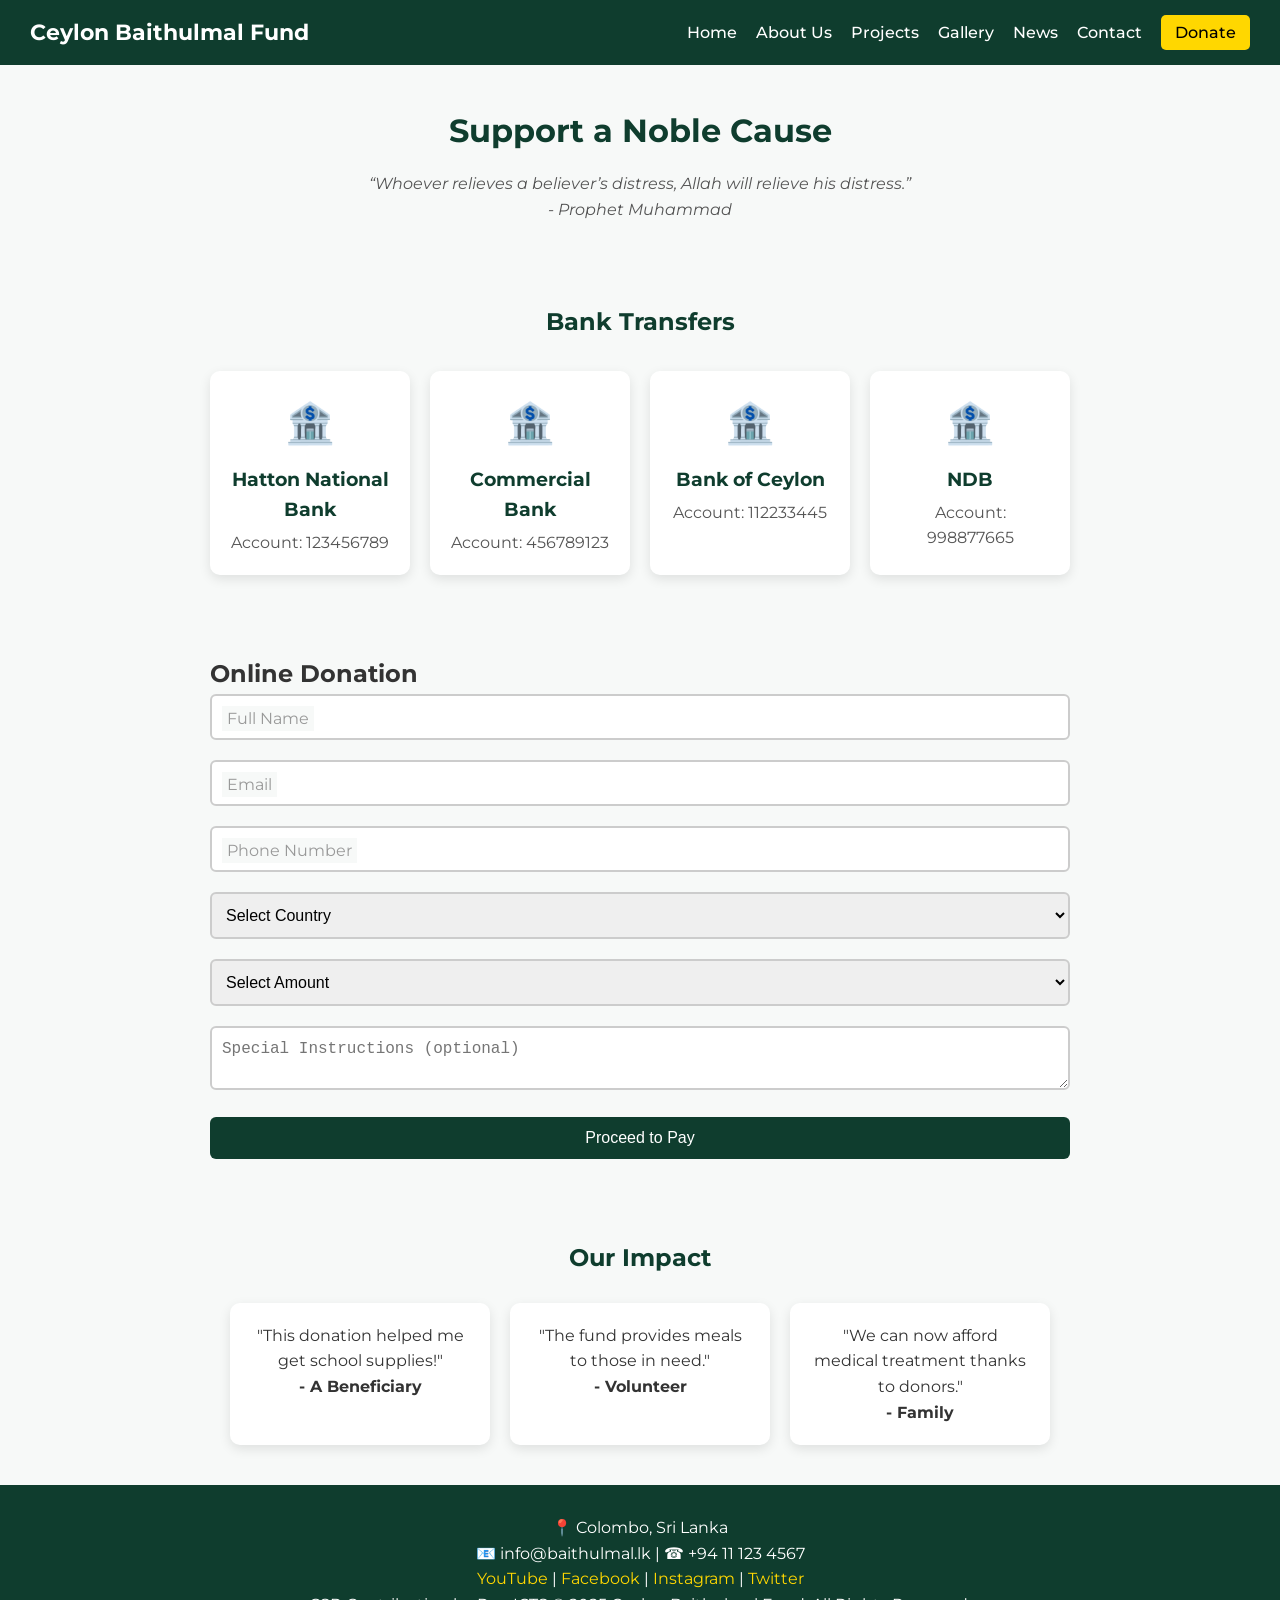
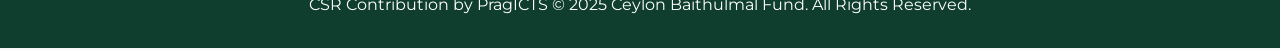
==== frontend/donate.html @ 0fae0f61 "Payment callback handling" ====
<!DOCTYPE html>
<html lang="en">
<head>
    <meta charset="UTF-8">
    <meta name="viewport" content="width=device-width, initial-scale=1.0">
    <title>Donate | Ceylon Baithulmal Fund</title>
    <link href="https://fonts.googleapis.com/css2?family=Montserrat:wght@400;600;700&display=swap" rel="stylesheet">
    <link rel="stylesheet" href="css/style.css">
</head>
<body>

<!-- HEADER -->
<header class="fade-in">
    <div class="logo">Ceylon Baithulmal Fund</div>
    <nav>
        <a href="#" class="hover-effect">Home</a>
        <a href="#" class="hover-effect">About Us</a>
        <a href="#" class="hover-effect">Projects</a>
        <a href="#" class="hover-effect">Gallery</a>
        <a href="#" class="hover-effect">News</a>
        <a href="#" class="hover-effect">Contact</a>
        <a class="donate-btn hover-effect" href="donate.html">Donate</a>
    </nav>
</header>

<!-- HERO -->
<section class="hero fade-in">
    <h1>Support a Noble Cause</h1>
    <p class="quote">
        “Whoever relieves a believer’s distress, Allah will relieve his distress.”<br>
        - Prophet Muhammad </p>
</section>

<!-- BANK TRANSFERS AS CARDS -->
<section class="bank-transfer-section fade-in">
    <h2>Bank Transfers</h2>
    <div class="bank-cards">
        <div class="bank-card hover-effect">
            <div class="bank-logo">🏦</div>
            <h3>Hatton National Bank</h3>
            <p>Account: 123456789</p>
        </div>
        <!-- <div class="bank-card hover-effect">
            <div class="bank-logo">🏦</div>
            <h3>Amana Bank</h3>
            <p>Account: 987654321</p>
        </div> -->
        <div class="bank-card hover-effect">
            <div class="bank-logo">🏦</div>
            <h3>Commercial Bank</h3>
            <p>Account: 456789123</p>
        </div>
        <div class="bank-card hover-effect">
            <div class="bank-logo">🏦</div>
            <h3>Bank of Ceylon</h3>
            <p>Account: 112233445</p>
        </div>
        <div class="bank-card hover-effect">
            <div class="bank-logo">🏦</div>
            <h3>NDB</h3>
            <p>Account: 998877665</p>
        </div>
    </div>
</section>

<!-- ONLINE DONATION FORM -->
<section class="donation-section fade-in">
    <h2>Online Donation</h2>
    <!-- <div class="box hover-effect"> -->
        <form id="donationForm">
            <div class="form-group">
                <input type="text" name="name" required placeholder=" ">
                <label>Full Name</label>
            </div>
            <div class="form-group">
                <input type="email" name="email" required placeholder=" ">
                <label>Email</label>
            </div>
            <div class="form-group">
                <input type="text" name="phone" required placeholder=" ">
                <label>Phone Number</label>
            </div>
            <div class="form-group">
                <select name="country" required>
                    <option value="">Select Country</option>
                    <option>Sri Lanka</option>
                    <option>Saudi Arabia</option>
                    <option>UAE</option>
                    <option>UK</option>
                    <option>USA</option>
                </select>
            </div>
            <div class="form-group">
                <select name="amount" required>
                    <option value="">Select Amount</option>
                    <option value="50">USD 50</option>
                    <option value="100">USD 100</option>
                    <option value="250">USD 250</option>
                    <option value="500">USD 500</option>
                </select>
            </div>
            <div class="form-group">
                <textarea name="message" placeholder="Special Instructions (optional)"></textarea>
            </div>
            <button type="submit" class="hover-effect">Proceed to Pay</button>
        </form>
        <div id="loader" class="hidden">Redirecting to payment...</div>
    </div>
</section>

<!-- IMPACT / TESTIMONIALS -->
<section class="impact-section fade-in">
    <h2>Our Impact</h2>
    <div class="impact-cards">
        <div class="card hover-effect">
            <p>"This donation helped me get school supplies!"</p>
            <strong>- A Beneficiary</strong>
        </div>
        <div class="card hover-effect">
            <p>"The fund provides meals to those in need."</p>
            <strong>- Volunteer</strong>
        </div>
        <div class="card hover-effect">
            <p>"We can now afford medical treatment thanks to donors."</p>
            <strong>- Family</strong>
        </div>
    </div>
</section>

<!-- FOOTER -->
<footer class="fade-in">
    <p>📍 Colombo, Sri Lanka</p>
    <p>📧 info@baithulmal.lk | ☎ +94 11 123 4567</p>
    <p>
        <a href="#" class="hover-effect">YouTube</a> |
        <a href="#" class="hover-effect">Facebook</a> |
        <a href="#" class="hover-effect">Instagram</a> |
        <a href="#" class="hover-effect">Twitter</a>
    </p>
    <p class="copyright">
        CSR Contribution by PragICTS © 2025 Ceylon Baithulmal Fund. All Rights Reserved.
    </p>
</footer>

<script>
document.getElementById('donationForm').addEventListener('submit', function(e){
    e.preventDefault();
    const loader = document.getElementById('loader');
    loader.classList.remove('hidden');
    loader.innerText = "Redirecting to payment...";
    setTimeout(() => {
        loader.innerText = "Thank you for your donation! 😊";
        this.reset();
    }, 2000);
});
</script>
<form id="webxpayForm" method="POST" style="display:none;"></form>

</body>
</html>
---- frontend/css/style.css ----
/* GENERAL */
* {
    box-sizing: border-box;
    margin: 0;
    padding: 0;
}
body {
    font-family: 'Montserrat', sans-serif;
    background: #f7f9f8;
    color: #333;
    line-height: 1.6;
}

/* ANIMATIONS */
.fade-in {
    animation: fadeIn 1s ease-in-out forwards;
}
@keyframes fadeIn {
    from { opacity: 0; transform: translateY(20px); }
    to { opacity: 1; transform: translateY(0); }
}
.hover-effect {
    transition: transform 0.3s, box-shadow 0.3s;
}
.hover-effect:hover {
    transform: scale(1.05);
    box-shadow: 0 4px 12px rgba(0,0,0,0.2);
}

/* HEADER */
header {
    background: #0f3d2e;
    color: white;
    padding: 15px 30px;
    display: flex;
    justify-content: space-between;
    align-items: center;
    flex-wrap: wrap;
}
header .logo {
    font-size: 22px;
    font-weight: 700;
}
nav a {
    color: white;
    margin-left: 15px;
    text-decoration: none;
    font-weight: 500;
}
.donate-btn {
    background: gold;
    color: black;
    padding: 8px 14px;
    border-radius: 5px;
}

/* HERO */
.hero {
    text-align: center;
    padding: 40px 20px;
}
.hero h1 {
    font-size: 32px;
    color: #0f3d2e;
    margin-bottom: 15px;
}
.quote {
    font-style: italic;
    color: #555;
}

/* BANK TRANSFER SECTION */
.bank-transfer-section {
    max-width: 1000px;
    margin: auto;
    padding: 40px 20px;
    text-align: center;
}
.bank-transfer-section h2 {
    color: #0f3d2e;
    margin-bottom: 30px;
}
.bank-cards {
    display: flex;
    gap: 20px;
    flex-wrap: wrap;
    justify-content: center;
}
.bank-card {
    background: #ffffff;
    padding: 20px;
    width: 200px;
    border-radius: 10px;
    box-shadow: 0 4px 12px rgba(0,0,0,0.1);
    text-align: center;
    transition: all 0.3s;
}
.bank-card .bank-logo {
    font-size: 40px;
    margin-bottom: 10px;
}
.bank-card h3 {
    margin-bottom: 5px;
    color: #0f3d2e;
}
.bank-card p {
    color: #555;
}

/* DONATION FORM SECTION */
.donation-section {
    max-width: 900px;
    margin: auto;
    padding: 40px 20px;
}
.box {
    background: linear-gradient(145deg, #ffffff, #eaf3ee);
    padding: 25px;
    margin-bottom: 30px;
    border-radius: 10px;
    box-shadow: 0 0 10px rgba(0,0,0,0.05);
}

/* FORM STYLING */
.form-group {
    position: relative;
    margin-bottom: 20px;
}
.form-group input,
.form-group select,
.form-group textarea {
    width: 100%;
    padding: 12px 10px;
    border: 2px solid #ccc;
    border-radius: 6px;
    font-size: 16px;
}
.form-group input:focus,
.form-group select:focus,
.form-group textarea:focus {
    border-color: #0f3d2e;
    outline: none;
}
.form-group label {
    position: absolute;
    top: 12px;
    left: 12px;
    background: #f7f9f8;
    padding: 0 5px;
    color: #999;
    transition: 0.2s;
    pointer-events: none;
}
.form-group input:focus + label,
.form-group input:not(:placeholder-shown) + label,
.form-group textarea:focus + label,
.form-group textarea:not(:placeholder-shown) + label {
    top: -10px;
    font-size: 12px;
    color: #0f3d2e;
}
form button {
    background: #0f3d2e;
    color: white;
    padding: 12px;
    border: none;
    width: 100%;
    cursor: pointer;
    font-size: 16px;
    border-radius: 6px;
}
form button:hover {
    background: #145c44;
}

/* IMPACT SECTION */
.impact-section {
    max-width: 900px;
    margin: auto;
    padding: 40px 20px;
    text-align: center;
}
.impact-section h2 {
    margin-bottom: 25px;
    color: #0f3d2e;
}
.impact-cards {
    display: flex;
    gap: 20px;
    flex-wrap: wrap;
    justify-content: center;
}
.impact-cards .card {
    background: #ffffff;
    padding: 20px;
    width: 260px;
    border-radius: 10px;
    box-shadow: 0 4px 12px rgba(0,0,0,0.1);
}

/* FOOTER */
footer {
    background: #0f3d2e;
    color: white;
    padding: 30px 20px;
    text-align: center;
}
footer a {
    color: gold;
    text-decoration: none;
}
footer a:hover {
    text-decoration: underline;
}

/* LOADER */
.hidden {
    display: none;
    margin-top: 15px;
    color: #0f3d2e;
    font-weight: bold;
}

/* RESPONSIVE */
@media (max-width: 768px) {
    header {
        flex-direction: column;
        align-items: flex-start;
    }
    nav {
        margin-top: 10px;
    }
    nav a {
        display: block;
        margin: 8px 0;
    }
    .bank-cards {
        flex-direction: column;
        align-items: center;
    }
    .impact-cards {
        flex-direction: column;
        align-items: center;
    }
}
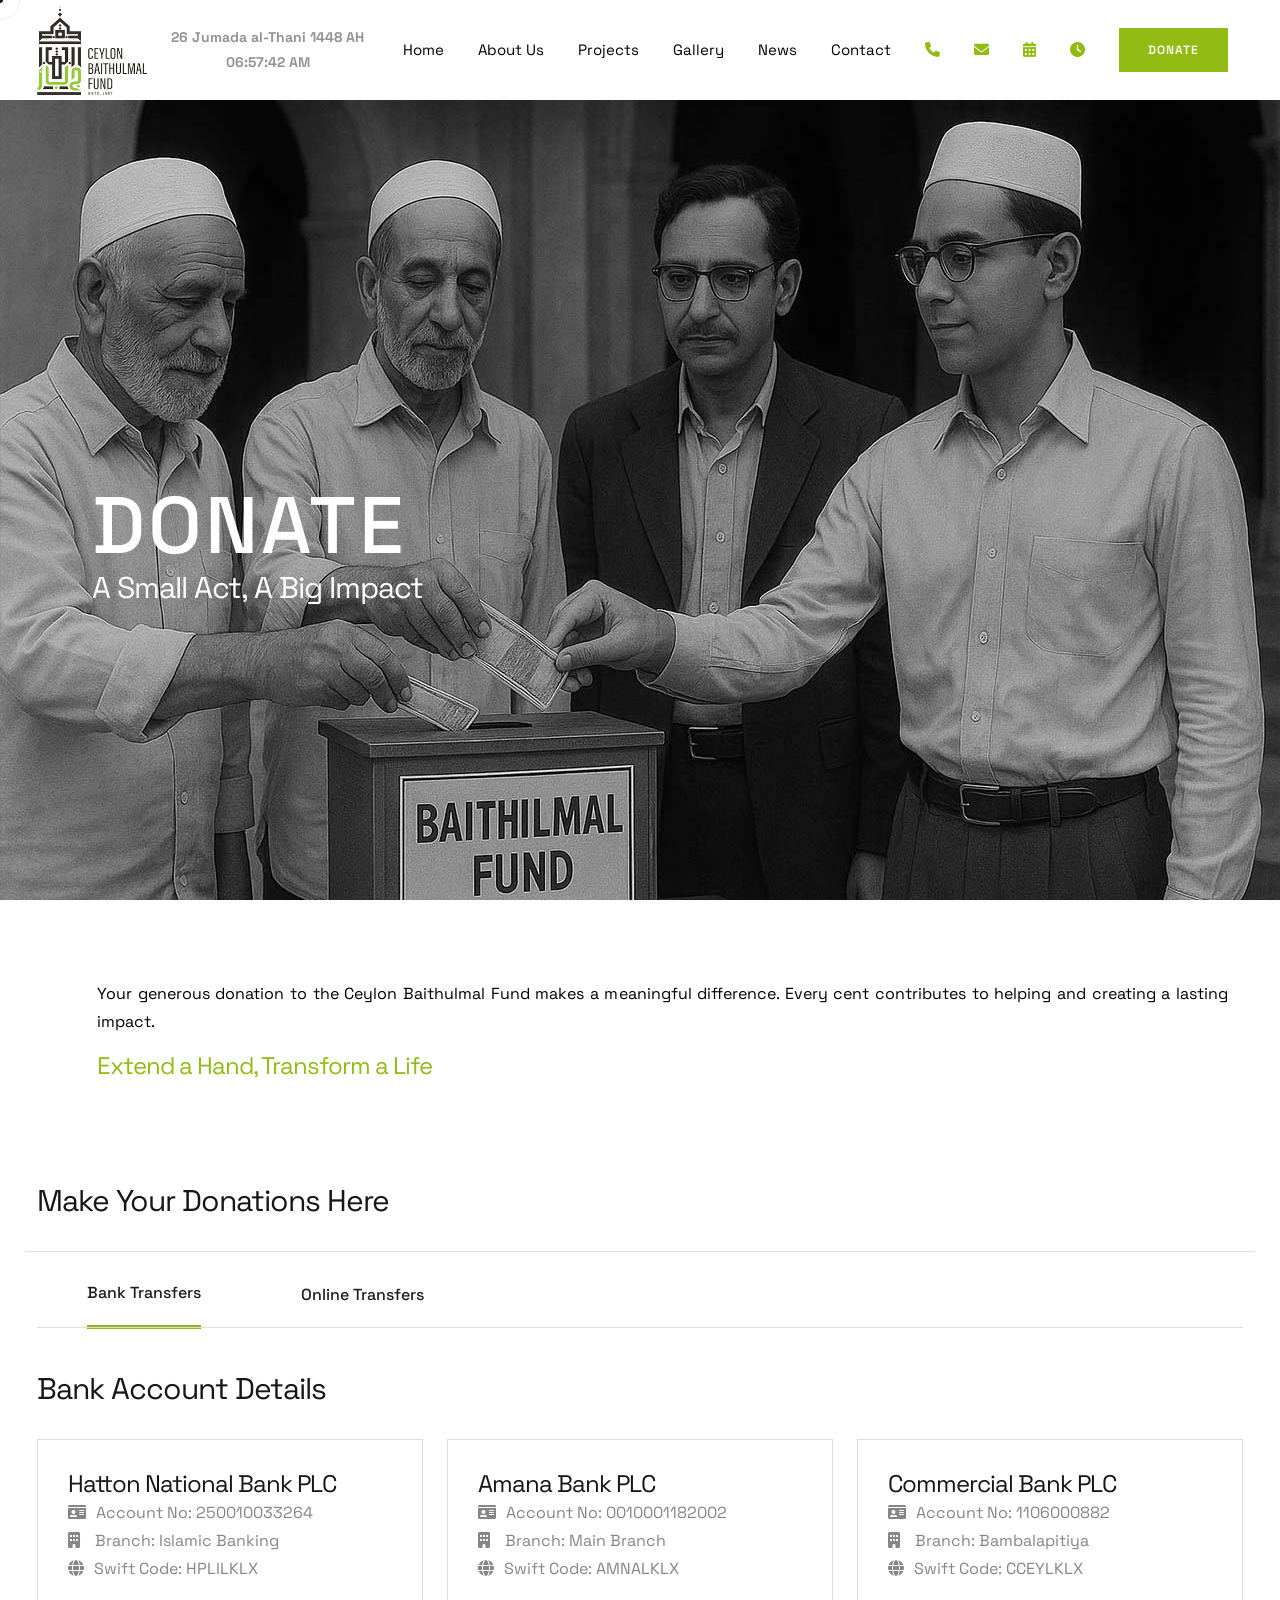
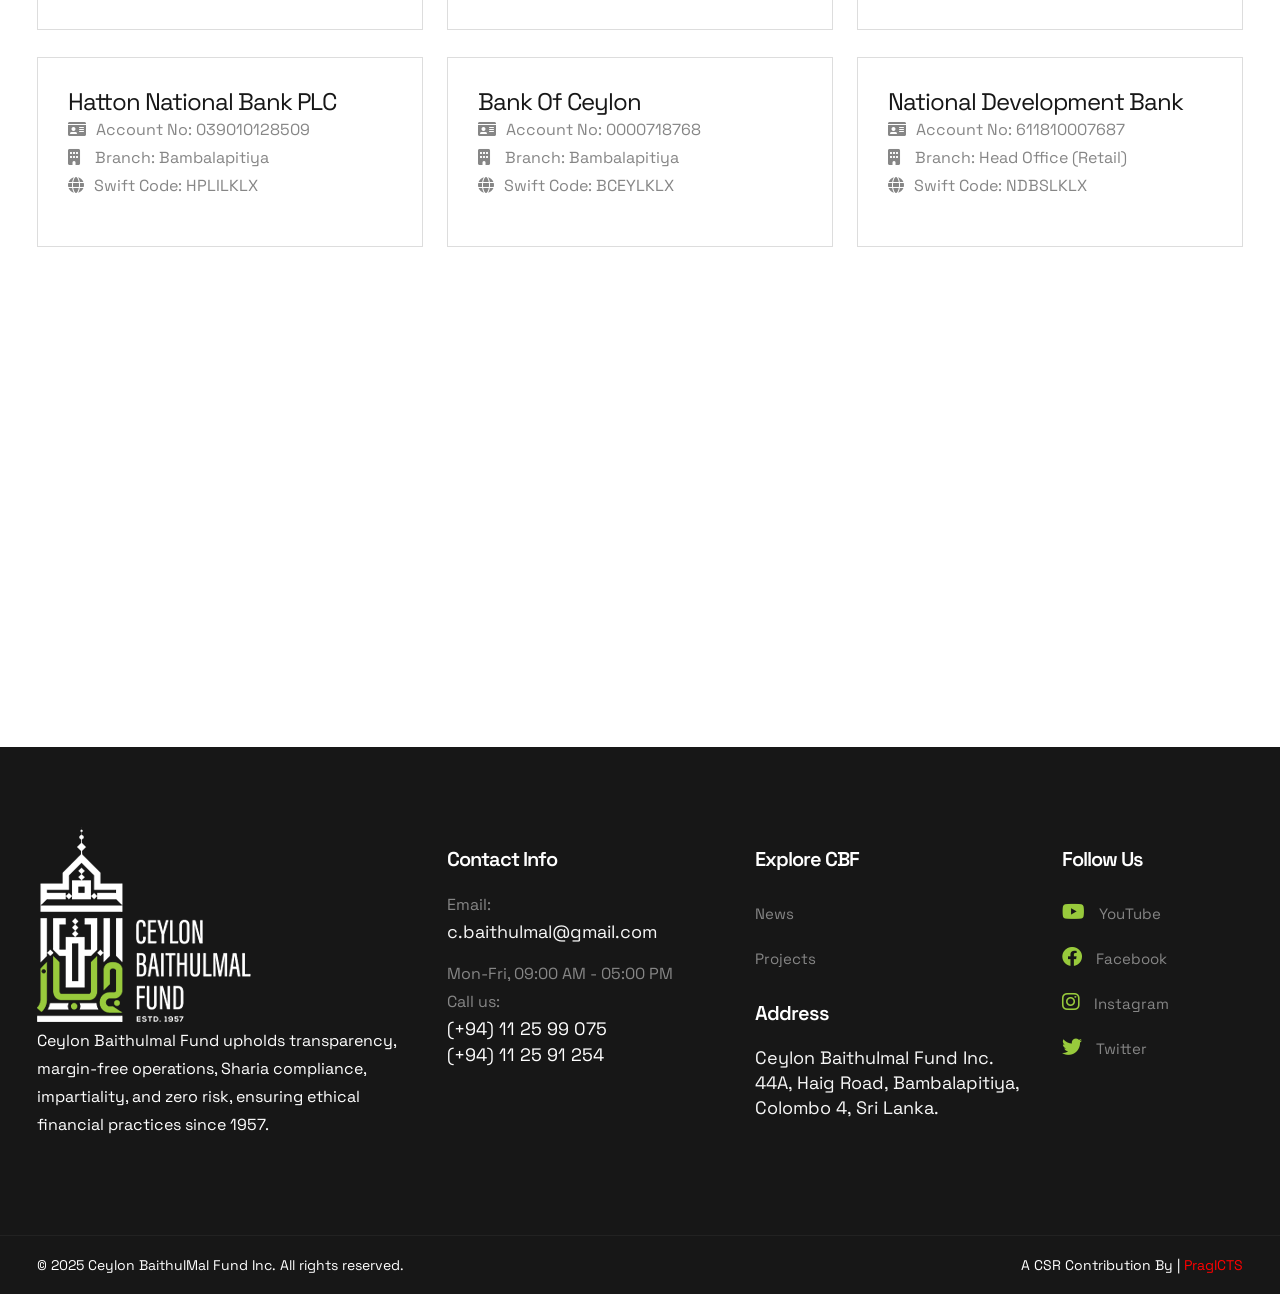
==== commit 320b9ffd: "Updated the frontend" ====
--- a/frontend/donate.html
+++ b/frontend/donate.html
@@ -1,160 +1,1333 @@
 <!DOCTYPE html>
-<html lang="en">
+<html lang="zxx">
+
 <head>
-    <meta charset="UTF-8">
-    <meta name="viewport" content="width=device-width, initial-scale=1.0">
-    <title>Donate | Ceylon Baithulmal Fund</title>
-    <link href="https://fonts.googleapis.com/css2?family=Montserrat:wght@400;600;700&display=swap" rel="stylesheet">
-    <link rel="stylesheet" href="css/style.css">
+    <meta charset="utf-8">
+    <meta http-equiv="X-UA-Compatible" content="IE=edge">
+    <meta name="viewport" content="width=device-width, initial-scale=1.0, user-scalable=0">
+
+    <title>Donate | Ceylon BaithulMal Fund</title>
+    <meta property="og:title" content="Donate | Ceylon BaithulMal Fund" />
+    <meta property="og:image"
+        content="https://temp-baithulmal.s3.eu-north-1.amazonaws.com/assets/img/about/baithulmal-logo.png" />
+    <meta property="og:type" content="website" />
+    <meta property="og:site_name" content="BaithulMal" />
+    <meta property="og:locale" content="en_US" />
+
+    <!--Favicon-->
+    <link rel="icon" href="assets/img/about/baithulmal-logo.png" type="image/png">
+
+    <!-- Bootstrap CSS -->
+    <link href="assets/css/bootstrap.min.css" rel="stylesheet">
+    <!-- Line Awesome CSS -->
+    <link href="assets/css/line-awesome.min.css" rel="stylesheet">
+    <!-- Font Awesome CSS -->
+    <link href="assets/css/fontAwesomePro.css" rel="stylesheet">
+    <!-- Animate CSS-->
+    <link href="assets/css/animate.css" rel="stylesheet">
+    <!-- Bar Filler CSS -->
+    <link href="assets/css/barfiller.css" rel="stylesheet">
+    <!-- Magnific Popup Video -->
+    <link href="assets/css/magnific-popup.css" rel="stylesheet">
+    <!-- Flaticon CSS -->
+    <link href="assets/css/flaticon.css" rel="stylesheet">
+    <!-- Owl Carousel CSS -->
+    <link href="assets/css/owl.carousel.css" rel="stylesheet">
+    <!-- Slick Slider CSS -->
+    <link href="assets/css/slick.css" rel="stylesheet">
+    <!-- Nice Select  -->
+    <link href="assets/css/nice-select.css" rel="stylesheet">
+    <!-- Back to Top -->
+    <link href="assets/css/backToTop.css" rel="stylesheet">
+    <!-- Metis Menu -->
+    <link href="assets/css/metismenu.css" rel="stylesheet">
+    <!-- Odometer CSS -->
+    <link href="assets/css/odometer.min.css" rel="stylesheet">
+    <!-- Style CSS -->
+    <link href="assets/css/style.css" rel="stylesheet">
+
+
+    <!-- jquery -->
+    <script src="assets/js/jquery-3.6.0.min.js"></script>
 </head>
+
 <body>
 
-<!-- HEADER -->
-<header class="fade-in">
-    <div class="logo">Ceylon Baithulmal Fund</div>
-    <nav>
-        <a href="#" class="hover-effect">Home</a>
-        <a href="#" class="hover-effect">About Us</a>
-        <a href="#" class="hover-effect">Projects</a>
-        <a href="#" class="hover-effect">Gallery</a>
-        <a href="#" class="hover-effect">News</a>
-        <a href="#" class="hover-effect">Contact</a>
-        <a class="donate-btn hover-effect" href="donate.html">Donate</a>
-    </nav>
-</header>
-
-<!-- HERO -->
-<section class="hero fade-in">
-    <h1>Support a Noble Cause</h1>
-    <p class="quote">
-        “Whoever relieves a believer’s distress, Allah will relieve his distress.”<br>
-        - Prophet Muhammad </p>
-</section>
-
-<!-- BANK TRANSFERS AS CARDS -->
-<section class="bank-transfer-section fade-in">
-    <h2>Bank Transfers</h2>
-    <div class="bank-cards">
-        <div class="bank-card hover-effect">
-            <div class="bank-logo">🏦</div>
-            <h3>Hatton National Bank</h3>
-            <p>Account: 123456789</p>
-        </div>
-        <!-- <div class="bank-card hover-effect">
-            <div class="bank-logo">🏦</div>
-            <h3>Amana Bank</h3>
-            <p>Account: 987654321</p>
-        </div> -->
-        <div class="bank-card hover-effect">
-            <div class="bank-logo">🏦</div>
-            <h3>Commercial Bank</h3>
-            <p>Account: 456789123</p>
-        </div>
-        <div class="bank-card hover-effect">
-            <div class="bank-logo">🏦</div>
-            <h3>Bank of Ceylon</h3>
-            <p>Account: 112233445</p>
-        </div>
-        <div class="bank-card hover-effect">
-            <div class="bank-logo">🏦</div>
-            <h3>NDB</h3>
-            <p>Account: 998877665</p>
+    <!-- Pre-Loader -->
+    <div id="loader"></div>
+
+    <!-- Mouse Cursor  -->
+    <div class="mouseCursor cursor-outer"></div>
+    <div class="mouseCursor cursor-inner"><span>Drag</span></div>
+
+    <!-- Header Area  -->
+    <div class="header-area">
+        <div id="header-sticky">
+            <div class="navigation">
+                <div class="container">
+                    <div class="row align-items-center justify-content-center">
+                        <div class="col-auto">
+                            <div class="logo">
+                                <a href="index.html" class="logo">
+                                    <img src="assets/img/about/baithulmal-logo.png" alt="logo"
+                                        style="height: 90px; width: 110px;">
+                                </a>
+                            </div>
+                        </div>
+                        <div class="col-auto d-none d-lg-block text-center">
+                            <div class="date-time">
+                                <div id="islamic-date" style="font-size: 14px; font-weight: bold;"></div>
+                                <div id="current-time" style="font-size: 14px; font-weight: bold;"></div>
+                            </div>
+                        </div>
+                        <div class="col-auto d-none d-lg-block text-lg-end">
+                            <div class="main-menu ">
+                                <div class="main-menu">
+                                    <ul>
+                                        <li><a class="navlink scroll-transition" href="index.html">Home</a>
+                                        </li>
+                                        <li><a class="navlink scroll-transition" href="about-cbf.html">About Us</a>
+                                            <ul class="sub-menu">
+                                                <li><a href="about-cbf.html">CBF</a></li>
+                                                <li><a href="about-zakat.html">Zakat</a></li>
+                                                <li><a href="partners.html">Partners</a></li>
+
+
+                                            </ul>
+                                        </li>
+                                        <li><a class="navlink scroll-transition" href="projects.html">Projects</a></li>
+                                        <li><a class="navlink scroll-transition" href="gallery.html">Gallery</a></li>
+                                        <li><a class="navlink scroll-transition" href="news.html">News</a></li>
+                                        <li><a class="navlink scroll-transition" href="contact.html">Contact</a></li>
+                                        <li style="position: relative;">
+                                            <a class="navlink contact-link" href="tel:+94112599075">
+                                                <i class="fas fa-phone" style="color: #92BC13;"></i>
+                                            </a>
+                                            <span class="tooltip">+94 112599075</span>
+                                        </li>
+                                        <li style="position: relative;">
+                                            <a class="navlink email-link" href="mailto:c.baithulmal@gmail.com">
+                                                <i class="fas fa-envelope"
+                                                    style="margin-right: 0px; color: #92BC13;"></i>
+                                            </a>
+                                            <span class="tooltip">c.baithulmal@gmail.com</span>
+                                        </li>
+                                        <li style="position: relative;">
+                                            <a class="navlink email-link" href="calender.html">
+                                                <i class="fas fa-calendar-alt"
+                                                    style="margin-right: 0px; color: #92BC13;"></i>
+                                            </a>
+                                            <span class="tooltip">Islamic Events</span>
+                                        </li>
+                                        <li style="position: relative;">
+                                            <a class="navlink email-link" href="#">
+                                                <i class="fas fa-clock" style="margin-right: 0px; color: #92BC13;"></i>
+                                            </a>
+                                            <span class="tooltip">Today's Prayer Time</span>
+                                        </li>
+                                        <!--
+                                        <li style="position: relative;">
+                                            <a class="navlink email-link" href="calendar.html">
+                                                <i class="fas fa-clock" style="margin-right: 0px; color: #92BC13;"></i>
+                                            </a>
+                                            <span class="tooltip" id="prayer-times-tooltip">Loading...</span>
+                                        </li>-->
+
+
+                                        <li><a class="navlink" href="donate.html" style="
+                                            background: #92BC13;
+                                            color: #fff;
+                                            font-size: 12px;
+                                            font-weight: 600;
+                                            letter-spacing: 1px;
+                                            text-transform: uppercase;
+                                            padding: 15px 28px;
+                                            border: 1px solid #92BC13;
+                                            margin-top: 0px;
+                                            margin-bottom: 25px;
+                                            text-align: center;">Donate
+                                            </a>
+                                        </li>
+                                    </ul>
+                                </div>
+                            </div>
+                        </div>
+                        <!-- Mobile Menu -->
+                        <div class="mobile-nav-bar col-6 d-block d-lg-none">
+                            <div class="mobile-nav-wrap">
+                                <div id="hamburger">
+                                    <i class="las la-bars"></i>
+                                </div>
+                                <!-- mobile menu - responsive menu  -->
+                                <div class="mobile-nav">
+                                    <button type="button" class="close-nav">
+                                        <i class="las la-times-circle"></i>
+                                    </button>
+                                    <nav class="sidebar-nav">
+                                        <ul class="metismenu" id="mobile-menu">
+                                            <li><a class="" href="index.html">Home</a>
+                                            </li>
+                                            <li><a class="has-arrow" href="about-cbf.html">About Us</a>
+                                                <ul class="sub-menu">
+                                                    <li><a href="about-cbf.html">CBF</a></li>
+                                                    <li><a href="about-zakat.html">Zakat</a></li>
+                                                    <li><a href="partners.html">Partners</a></li>
+
+                                                </ul>
+                                            </li>
+                                            <li><a class="" href="projects.html">Projects</a></li>
+                                            <li><a class="" href="gallery.html">Gallery</a></li>
+                                            <li><a class="" href="news.html">News</a></li>
+                                            <li><a href="contact.html">Contact</a></li>
+                                            <li style="position: relative;">
+                                                <a class="navlink email-link" href="calender.html">
+                                                    <i class="fas fa-calendar-alt"
+                                                        style="margin-right: 0px; color: #92BC13;"></i>
+                                                    Islamic Events
+                                                </a>
+                                            </li>
+                                            <li style="position: relative;">
+                                                <a class="navlink email-link" href="#">
+                                                    <i class="fas fa-clock"
+                                                        style="margin-right: 0px; color: #92BC13;"></i>
+                                                    Today's Prayer Time
+                                                </a>
+                                            </li>
+                                        </ul>
+                                    </nav>
+                                    <div class="action-bar">
+                                        <div class="date-time">
+                                            <div id="mobile-islamic-date" style="font-size: 14px; font-weight: bold;">
+                                            </div>
+                                            <div id="mobile-current-time" style="font-size: 14px; font-weight: bold;">
+                                            </div>
+                                        </div>
+                                        <a href="mailto:c.baithulmal@gmail.com"><i
+                                                class="las la-envelope"></i>c.baithulmal@gmail.com</a>
+                                        <a href="tel:+94112599075"><i class="fal fa-phone"></i>(+94) 11 25 99 075</a>
+                                        <a href="tel:+94112591254"><i class="fal fa-phone"></i>(+94) 11 25 91 254</a>
+                                        <a href="donate.html" class="theme-btn">Donate</a>
+                                    </div>
+                                </div>
+                            </div>
+                        </div>
+                    </div>
+                </div>
+            </div>
         </div>
     </div>
-</section>
-
-<!-- ONLINE DONATION FORM -->
-<section class="donation-section fade-in">
-    <h2>Online Donation</h2>
-    <!-- <div class="box hover-effect"> -->
-        <form id="donationForm">
-            <div class="form-group">
-                <input type="text" name="name" required placeholder=" ">
-                <label>Full Name</label>
+
+    <script>
+        // Function to calculate the Islamic date
+        function getIslamicDate() {
+            const islamicMonths = [
+                "Muharram", "Safar", "Rabi' al-Awwal", "Rabi' al-Thani",
+                "Jumada al-Awwal", "Jumada al-Thani", "Rajab", "Sha'ban",
+                "Ramadan", "Shawwal", "Dhu al-Qi'dah", "Dhu al-Hijjah"
+            ];
+
+            const today = new Date();
+            const options = { year: 'numeric', month: 'numeric', day: 'numeric' };
+            const formatter = new Intl.DateTimeFormat('en-u-ca-islamic', options);
+            const islamicDateString = formatter.format(today);
+
+            // Split and parse the formatted Islamic date
+            const [month, day, year] = islamicDateString.split('/');
+            const islamicMonthName = islamicMonths[parseInt(month, 10) - 1];
+
+            // ✅ Adjust by -1 so 5 Sept 2025 = 11 Rabi al-Awwal
+            const islamicDayName = parseInt(day, 10) - 1;
+
+            return `${islamicDayName} ${islamicMonthName} ${year}`;
+        }
+
+        // Function to display the current time
+        function getCurrentTime() {
+            const now = new Date();
+            return now.toLocaleTimeString([], { hour: '2-digit', minute: '2-digit', second: '2-digit' });
+        }
+
+        // Update the Islamic date and time
+        function updateDateTime() {
+            const islamicDate = getIslamicDate();
+            const currentTime = getCurrentTime();
+
+            // Update desktop version
+            document.getElementById("islamic-date").textContent = islamicDate;
+            document.getElementById("current-time").textContent = currentTime;
+
+            // Update mobile version
+            document.getElementById("mobile-islamic-date").textContent = islamicDate;
+            document.getElementById("mobile-current-time").textContent = currentTime;
+        }
+
+        // Initialize and refresh the time every second
+        updateDateTime();
+        setInterval(updateDateTime, 1000);
+    </script>
+
+
+
+    <style>
+        .logo img {
+            height: 95px;
+            width: 114px;
+            display: block;
+            /* Ensure both logos are initially displayed as block elements */
+        }
+
+
+        .date-time {
+            display: flex;
+            flex-direction: column;
+            align-items: center;
+            justify-content: center;
+        }
+
+        #islamic-date,
+        #current-time {
+            margin: 0;
+            color: #959494;
+        }
+
+        .mobile-nav .date-time {
+            margin-bottom: 10px;
+            display: flex;
+            flex-direction: column;
+            align-items: flex-start;
+        }
+
+        .mobile-nav .date-time div {
+            font-size: 14px;
+            font-weight: bold;
+            color: #999898;
+        }
+    </style>
+
+    <div id="home-2" class="homepage-slides owl-carousel">
+        <div class="single-slide-item d-flex align-items-center" data-background="assets/img/slider/donation.jpg">
+            <div class="hero-area-content">
+                <div class="container">
+                    <div class="row align-items-center">
+                        <div class="col-xl-12 col-lg-8 col-md-10 col-sm-8 wow fadeInUp animated" data-wow-delay=".2s">
+                            <div class="section-title">
+                                <h1 class="text-white">Donate</h1>
+                                <h3 class="text-white">A Small Act, A Big Impact</h3>
+                            </div>
+                            <p class="text-white"></p>
+                        </div>
+                    </div>
+                </div>
             </div>
-            <div class="form-group">
-                <input type="email" name="email" required placeholder=" ">
-                <label>Email</label>
+        </div>
+    </div>
+
+    <!--
+    <div id="service_page" class="hero-area mt-30">
+        <div class="container">
+            <div class="row">
+                
+                <div class="col-xl-5 col-lg-5 col-md-4 col-sm-4 d-none d-sm-block order-2 order-lg-1">
+                    <img src="assets/img/about/about-cbf-banner-1.jpg" alt="">
+                </div>
+                <div class="col-xl-12 col-lg-7 col-md-8 col-sm-8 order-1 order-lg-2">
+                    <div class="hero-area-content">
+                        <div class="section-title">
+                            
+
+                            <h1 class="first_line">A Small Act, A Big Impact </h1>
+                            
+
+                            <div class="p-animation">
+                                <p style="margin-top: 25px; color: #000;">
+                                    Your generous donation to the Ceylon Baithulmal Fund makes a meaningful difference.
+                                    Every cent contributes to helping and creating a lasting impact.
+                                </p>
+                            </div>
+                        </div>
+                    </div>
+                    <div class="row align-items-end">
+                        <div class="col-xl-5 col-lg-5 col-md-6">
+                            <img src="assets/img/about/about-cbf-banner-2.jpg" alt="">
+                        </div>
+                        <div class="col-xl-7 col-lg-7 col-md-6 d-none d-md-block text-end">
+                            <div class="section-title mb-350 mt-0">
+                                
+                                <h4 style="color: #92BC13;">Be the Light in Someone's Life </h4>
+                            </div>
+                        </div>
+                    </div>
+                </div>
             </div>
-            <div class="form-group">
-                <input type="text" name="phone" required placeholder=" ">
-                <label>Phone Number</label>
+
+        </div>
+    </div>-->
+    <br><br>
+    <!-- About Area  -->
+    <div class="about-section section-padding pt-0 pb-0">
+        <div class="container">
+            <div class="row align-items-center">
+                <div class="col-xl-12 col-lg-6">
+                    <div class="about-content-wrapper wow fadeInUp animated" data-wow-delay=".2s"
+                        style="animation-duration: 1.5s;">
+                        <p>Your generous donation to the Ceylon Baithulmal Fund makes a meaningful difference.
+                            Every cent contributes to helping and creating a lasting impact.</p>
+                        <h4 style="color: #92BC13; margin-bottom: 0px;">Extend a Hand, Transform a Life</h4>
+                    </div>
+                </div>
             </div>
-            <div class="form-group">
-                <select name="country" required>
-                    <option value="">Select Country</option>
-                    <option>Sri Lanka</option>
-                    <option>Saudi Arabia</option>
-                    <option>UAE</option>
-                    <option>UK</option>
-                    <option>USA</option>
-                </select>
+        </div>
+    </div>
+
+    <!--
+    <div id="process-2" class="process-section bg-cover section-padding pt-150 pb-100">
+        <div class="container">
+            <div class="row">
+                <div class="col-xl-12 col-lg-4">
+                    <div class="section-title text-up">
+                        <h3>BANK ACCOUNT DETAILS</h3>
+                    </div>
+                </div>
+                <div class="col-xl-3 col-lg-3"></div>
+                
             </div>
-            <div class="form-group">
-                <select name="amount" required>
-                    <option value="">Select Amount</option>
-                    <option value="50">USD 50</option>
-                    <option value="100">USD 100</option>
-                    <option value="250">USD 250</option>
-                    <option value="500">USD 500</option>
-                </select>
+            <div class="row gx-0 mt-30">
+                <div class="col-xl-4 col-lg-4 wow fadeInUp animated" data-wow-delay="200ms">
+                    <div class="single-process-item">
+                        <div class="process-num">
+                        </div>
+                        <h4>Hatton National Bank PLC</h4>
+                        <p>
+                            <i class="fa fa-id-card" aria-hidden="true" style="margin-right: 10px;"></i>Account No: 250010033264<br>
+                            <i class="fa fa-building" aria-hidden="true" style="margin-right: 15px;"></i>Branch: Islamic Banking <br>
+                            <i class="fa fa-globe" aria-hidden="true" style="margin-right: 10px;"></i>Swift Code: HPLILKLX
+
+                        </p>
+                    </div>
+                </div>
+                <div class="col-xl-4 col-lg-4 offset-xl-0 offset-lg-0 wow fadeInUp animated" data-wow-delay="400ms">
+                    <div class="single-process-item">
+                        <div class="process-num">
+                        </div>
+                        <h4>Amana Bank PLC</h4>
+                        <p>
+                            <i class="fa fa-id-card" aria-hidden="true" style="margin-right: 10px;"></i>Account No: 0010001182002<br>
+                            <i class="fa fa-building" aria-hidden="true" style="margin-right: 15px;"></i>Branch: Main Branch <br>
+                            <i class="fa fa-globe" aria-hidden="true" style="margin-right: 10px;"></i>Swift Code: AMNALKLX
+                        </p>
+                    </div>
+                </div>
+                <div class="col-xl-4 col-lg-4 wow fadeInUp animated" data-wow-delay="600ms">
+                    <div class="single-process-item">
+                        <div class="process-num">
+                        </div>
+                        <h4>Commercial Bank PLC</h4>
+                        <p>
+                            <i class="fa fa-id-card" aria-hidden="true" style="margin-right: 10px;"></i>Account No: 1106000882<br>
+                            <i class="fa fa-building" aria-hidden="true" style="margin-right: 15px;"></i>Branch: Bambalapitiya <br>
+                            <i class="fa fa-globe" aria-hidden="true" style="margin-right: 10px;"></i>Swift Code: CCEYLKLX
+                        </p>
+                    </div>
+                </div>
             </div>
-            <div class="form-group">
-                <textarea name="message" placeholder="Special Instructions (optional)"></textarea>
+            <div class="row gx-0">
+                <div class="col-xl-4 col-lg-4 wow fadeInUp animated" data-wow-delay="200ms">
+                    <div class="single-process-item">
+                        <div class="process-num">
+                        </div>
+                        <h4>Hatton National Bank PLC</h4>
+                        <p>
+                            <i class="fa fa-id-card" aria-hidden="true" style="margin-right: 10px;"></i>Account No: 039010128509<br>
+                            <i class="fa fa-building" aria-hidden="true" style="margin-right: 15px;"></i>Branch: Bambalapitiya <br>
+                            <i class="fa fa-globe" aria-hidden="true" style="margin-right: 10px;"></i>Swift Code: HPLILKLX
+                        </p>
+                    </div>
+                </div>
+                <div class="col-xl-4 col-lg-4 wow fadeInUp animated" data-wow-delay="400ms">
+                    <div class="single-process-item">
+                        <div class="process-num">
+                        </div>
+                        <h4>Bank Of Ceylon</h4>
+                        <p>
+                            <i class="fa fa-id-card" aria-hidden="true" style="margin-right: 10px;"></i>Account No: 0000718768<br>
+                            <i class="fa fa-building" aria-hidden="true" style="margin-right: 15px;"></i>Branch: Bambalapitiya <br>
+                            <i class="fa fa-globe" aria-hidden="true" style="margin-right: 10px;"></i>Swift Code: BCEYLKLX
+                        </p>
+                    </div>
+                </div>
+                <div class="col-xl-4 col-lg-4 wow fadeInUp animated" data-wow-delay="400ms">
+                    <div class="single-process-item">
+                        <div class="process-num">
+                        </div>
+                        <h4>National Development Bank</h4>
+                        <p>
+                            <i class="fa fa-id-card" aria-hidden="true" style="margin-right: 10px;"></i>Account No: 611810007687<br>
+                            <i class="fa fa-building" aria-hidden="true" style="margin-right: 15px;"></i>Branch: Head Office (Retail) <br>
+                            <i class="fa fa-globe" aria-hidden="true" style="margin-right: 10px;"></i>Swift Code: NDBSLKLX
+                        </p>
+                    </div>
+                </div>
             </div>
-            <button type="submit" class="hover-effect">Proceed to Pay</button>
-        </form>
-        <div id="loader" class="hidden">Redirecting to payment...</div>
+        </div>
+    </div>-->
+
+    <style>
+        .initiative-grid {
+            display: grid;
+            grid-template-columns: 1fr 1fr;
+            /* Two columns */
+            gap: 10px 20px;
+            /* Adjusts spacing between rows and columns */
+        }
+
+        .initiative-grid div {
+            display: flex;
+            align-items: center;
+            /* Align checkbox and label vertically */
+        }
+
+        .initiative-grid input[type="checkbox"] {
+            margin-right: 8px;
+            /* Adds spacing between the checkbox and label */
+        }
+
+        .initiative-grid label {
+            font-size: 16px;
+            /* Makes text readable */
+            cursor: pointer;
+            /* Changes the cursor to a pointer for better usability */
+        }
+    </style>
+
+    <!--
+    <div class="contact-section section-padding pt-0">
+        <div class="container">
+            <div class="row mt-60">
+                <div class="col-xl-12 offset-lg-1 col-lg-6">
+                    <div class="subimit-form-wrap">
+                        <div class="section-title">
+                            <h3 style="color: #92BC13;">Extend a Hand, Transform a Life</h3>
+                        </div>
+                        <form action="your-payment-endpoint" method="POST">
+
+                            <h5>Select the initiative(s) to participate:</h5>
+                            <div class="initiative-grid">
+                                <label><input type="checkbox" name="initiative" value="Housing"> Housing</label>
+                                <label><input type="checkbox" name="initiative" value="Electricity"> Electricity (Household)</label>
+                                <label><input type="checkbox" name="initiative" value="Water"> Water (Community Wells)</label>
+                                <label><input type="checkbox" name="initiative" value="Education">Education</label>
+                                <label><input type="checkbox" name="initiative" value="Self Employment"> Self Employment</label>
+                            </div>
+
+
+
+                            <h5>Type:</h5>
+                            <label><input type="radio" name="type" value="Zakat" required> Zakat</label><br>
+                            <label><input type="radio" name="type" value="General"> General</label><br>
+
+
+                            <h5>Contribution Amount (in USD):</h5>
+                            <input type="number" name="amount" placeholder="Enter amount" required><br>
+
+
+                            <h5>Mandatory Details:</h5>
+
+                            <select name="title" required>
+                                <option value="Mr.">Mr.</option>
+                                <option value="Mrs.">Mrs.</option>
+                                <option value="Miss">Miss</option>
+                            </select>
+                            <input type="text" name="full_name" placeholder="Enter your name" required><br>
+
+                            <input type="text" name="country" placeholder="Enter your country" required><br>
+
+                            <input type="email" name="email" placeholder="Enter your email" required><br>
+
+                            <input type="tel" name="phone" placeholder="Enter your phone number" required><br>
+
+
+                            <h5>Specific Instructions (Optional):</h5>
+                            <textarea name="instructions" placeholder="Enter any specific instructions"
+                                rows="4"></textarea><br>
+
+
+                            <input type="submit" value="Pay" style="background-color: #92BC13;">
+                        </form>
+
+                    </div>
+                </div>
+            </div>
+        </div>
     </div>
-</section>
-
-<!-- IMPACT / TESTIMONIALS -->
-<section class="impact-section fade-in">
-    <h2>Our Impact</h2>
-    <div class="impact-cards">
-        <div class="card hover-effect">
-            <p>"This donation helped me get school supplies!"</p>
-            <strong>- A Beneficiary</strong>
-        </div>
-        <div class="card hover-effect">
-            <p>"The fund provides meals to those in need."</p>
-            <strong>- Volunteer</strong>
-        </div>
-        <div class="card hover-effect">
-            <p>"We can now afford medical treatment thanks to donors."</p>
-            <strong>- Family</strong>
+-->
+
+
+
+    <!-- Team Section  -->
+    <style>
+        @media (max-width: 768px) {
+            .single-process-item {
+                margin-top: 20px;
+            }
+        }
+
+        @media (min-width: 769px) {
+
+            /* Target screens larger than 768px */
+            .desktop-margin {
+                margin-top: 27px;
+            }
+        }
+    </style>
+
+
+    <!-- Project Section  -->
+    <div id="project-2" class="project-section section-padding pt-100 pb-100">
+        <div class="container">
+            <div class="row justify-content-center border-bottom">
+                <div class="col-xl-12">
+                    <div class="section-title text-up">
+
+                        <h3>Make Your Donations Here</h3>
+                    </div>
+                </div>
+            </div>
+            <div class="row">
+                <nav>
+                    <div class="nav project-list" role="tablist">
+                        <button class="nav-link active" id="bank-tab" data-bs-toggle="tab" data-bs-target="#bank"
+                            type="button" role="tab" aria-controls="bank" aria-selected="false"
+                            style="margin-left: 50px;">Bank Transfers</button>
+                        <button class="nav-link" id="direct-tab" data-bs-toggle="tab" data-bs-target="#direct"
+                            type="button" role="tab" aria-controls="direct" aria-selected="false"
+                            style="margin-left: 50px;">Online Transfers</button>
+                    </div>
+                </nav>
+                <div class="tab-content" id="nav-tabContent">
+                    <div class="tab-pane fade show active" id="bank" role="tabpanel" aria-labelledby="bank-tab"
+                        tabindex="0">
+                        <div class="row">
+                            <div class="section-title">
+                                <h3>Bank Account Details</h3>
+                            </div>
+                            <div class="col-xl-4 col-lg-4 wow fadeInUp animated" data-wow-delay="200ms">
+                                <div class="single-process-item">
+                                    <div class="process-num">
+                                    </div>
+                                    <h4>Hatton National Bank PLC</h4>
+                                    <p>
+                                        <i class="fa fa-id-card" aria-hidden="true"
+                                            style="margin-right: 10px;"></i>Account No: 250010033264<br>
+                                        <i class="fa fa-building" aria-hidden="true"
+                                            style="margin-right: 15px;"></i>Branch: Islamic Banking <br>
+                                        <i class="fa fa-globe" aria-hidden="true" style="margin-right: 10px;"></i>Swift
+                                        Code: HPLILKLX
+
+                                    </p>
+                                </div>
+                            </div>
+                            <div class="col-xl-4 col-lg-4 offset-xl-0 offset-lg-0 wow fadeInUp animated"
+                                data-wow-delay="400ms">
+                                <div class="single-process-item">
+                                    <div class="process-num">
+                                    </div>
+                                    <h4>Amana Bank PLC</h4>
+                                    <p>
+                                        <i class="fa fa-id-card" aria-hidden="true"
+                                            style="margin-right: 10px;"></i>Account No: 0010001182002<br>
+                                        <i class="fa fa-building" aria-hidden="true"
+                                            style="margin-right: 15px;"></i>Branch: Main Branch <br>
+                                        <i class="fa fa-globe" aria-hidden="true" style="margin-right: 10px;"></i>Swift
+                                        Code: AMNALKLX
+                                    </p>
+                                </div>
+                            </div>
+                            <div class="col-xl-4 col-lg-4 wow fadeInUp animated" data-wow-delay="600ms">
+                                <div class="single-process-item">
+                                    <div class="process-num">
+                                    </div>
+                                    <h4>Commercial Bank PLC</h4>
+                                    <p>
+                                        <i class="fa fa-id-card" aria-hidden="true"
+                                            style="margin-right: 10px;"></i>Account No: 1106000882<br>
+                                        <i class="fa fa-building" aria-hidden="true"
+                                            style="margin-right: 15px;"></i>Branch: Bambalapitiya <br>
+                                        <i class="fa fa-globe" aria-hidden="true" style="margin-right: 10px;"></i>Swift
+                                        Code: CCEYLKLX
+                                    </p>
+                                </div>
+                            </div>
+                        </div>
+                        <div class="row desktop-margin">
+                            <div class="col-xl-4 col-lg-4 wow fadeInUp animated" data-wow-delay="200ms">
+                                <div class="single-process-item">
+                                    <div class="process-num">
+                                    </div>
+                                    <h4>Hatton National Bank PLC</h4>
+                                    <p>
+                                        <i class="fa fa-id-card" aria-hidden="true"
+                                            style="margin-right: 10px;"></i>Account No: 039010128509<br>
+                                        <i class="fa fa-building" aria-hidden="true"
+                                            style="margin-right: 15px;"></i>Branch: Bambalapitiya <br>
+                                        <i class="fa fa-globe" aria-hidden="true" style="margin-right: 10px;"></i>Swift
+                                        Code: HPLILKLX
+                                    </p>
+                                </div>
+                            </div>
+                            <div class="col-xl-4 col-lg-4 wow fadeInUp animated" data-wow-delay="400ms">
+                                <div class="single-process-item">
+                                    <div class="process-num">
+                                    </div>
+                                    <h4>Bank Of Ceylon</h4>
+                                    <p>
+                                        <i class="fa fa-id-card" aria-hidden="true"
+                                            style="margin-right: 10px;"></i>Account No: 0000718768<br>
+                                        <i class="fa fa-building" aria-hidden="true"
+                                            style="margin-right: 15px;"></i>Branch: Bambalapitiya <br>
+                                        <i class="fa fa-globe" aria-hidden="true" style="margin-right: 10px;"></i>Swift
+                                        Code: BCEYLKLX
+                                    </p>
+                                </div>
+                            </div>
+                            <div class="col-xl-4 col-lg-4 wow fadeInUp animated" data-wow-delay="400ms">
+                                <div class="single-process-item">
+                                    <div class="process-num">
+                                    </div>
+                                    <h4>National Development Bank</h4>
+                                    <p>
+                                        <i class="fa fa-id-card" aria-hidden="true"
+                                            style="margin-right: 10px;"></i>Account No: 611810007687<br>
+                                        <i class="fa fa-building" aria-hidden="true"
+                                            style="margin-right: 15px;"></i>Branch: Head Office (Retail) <br>
+                                        <i class="fa fa-globe" aria-hidden="true" style="margin-right: 10px;"></i>Swift
+                                        Code: NDBSLKLX
+                                    </p>
+                                </div>
+                            </div>
+                        </div>
+                    </div>
+                    <div class="tab-pane fade" id="direct" role="tabpanel" aria-labelledby="direct-tab" tabindex="0">
+                        <!--<div class="row">
+
+                            <div class="col-xl-4 col-lg-4 col-md-4 col-12">
+                                <h4>Await Release...</h4>
+                            </div>
+                        </div>-->
+
+                        <div class="contact-section section-padding pt-0">
+                            <div class="container">
+                                <div class="row mt-60">
+                                    <div class="col-xl-12 offset-lg-1 col-lg-6">
+                                        <div class="subimit-form-wrap">
+                                            <div class="section-title">
+                                                <h4>Online Transfers</h4>
+                                            </div>
+
+                                            
+                                             
+                                            <!-- Form for online donations 
+                                            <form action="http://127.0.0.1:8000/api/create-donation" method="POST">
+                                                  
+                                                <h5>Donor Details:</h5>
+
+                                                <input type="text" name="name" placeholder="Enter your name"
+                                                    required><br>
+                                                <input type="tel" name="contact" placeholder="Enter your phone number"
+                                                    required><br>
+                                                <input type="email" name="email" placeholder="Enter your email"
+                                                    required><br>
+                                                <h5>Country:</h5>
+                                                <select name="country" required>
+                                                    <option value="" disabled selected>Select your country</option>
+                                                    <option value="Sri Lanka">Sri Lanka</option>
+                                                    <option value="Afghanistan">Afghanistan</option>
+                                                    <option value="Albania">Albania</option>
+                                                    <option value="Algeria">Algeria</option>
+                                                    <option value="Australia">Australia</option>
+                                                    <option value="Bangladesh">Bangladesh</option>
+                                                    <option value="Canada">Canada</option>
+                                                    <option value="India">India</option>
+                                                    <option value="Japan">Japan</option>
+                                                    <option value="United Kingdom">United Kingdom</option>
+                                                    <option value="United States">United States</option>
+                                                </select><br><br><br>
+
+                                                <h5>Donation Options:</h5>
+                                                <select name="donation_option" class="donation-dropdown">
+                                                    <option value="">-- Select an option --</option>
+                                                    <option value="Zakath">Zakath</option>
+                                                    <option value="Sadaqah/Lillah">Sadaqah/Lillah</option>
+                                                    <option value="Other">Other</option>
+                                                </select><br><br><br>
+
+                                    
+
+                                                <h5>Donate to:</h5>
+                                                <select name="donate_to" class="donate-dropdown">
+                                                    <option value="Baithulmal Fund" selected>Baithulmal Fund</option>
+                                                    <option value="Education">Education</option>
+                                                    <option value="Self Employment">Self Employment</option>
+                                                    <option value="General Relief (Medical/Widow)">General Relief
+                                                        (Medical/Widow)</option>
+                                                    <option value="Community Wells">Community Wells</option>
+                                                </select><br><br><br>
+
+
+                                                <h5>Amount (USD) <span style="color:red">*</span></h5>
+
+                                                <div class="amount-row">
+                                                    <label><input type="radio" name="amount" value="50" required> USD
+                                                        50</label>
+                                                    <label style="margin-right: 20px;"><input type="radio" name="amount" value="100"> USD
+                                                        100</label>
+                                                    <label style="margin-right: 30px;"><input type="radio" name="amount" value="250"> USD
+                                                        250</label>
+                                                    <label>
+                                                        <input type="radio" name="amount" value="other"
+                                                            id="otherAmountRadio"> Other
+                                                    </label>
+                                                </div>
+
+                                                <div id="otherAmountField" style="display:none; margin-top:10px;">
+                                                    <input type="number" name="other_amount"
+                                                        placeholder="Enter amount (USD)" min="1">
+                                                </div>
+
+
+                                                <style>
+                                                    .amount-row {
+                                                        display: flex;
+                                                        gap: 45px;
+                                                        /* space between items */
+                                                        flex-wrap: wrap;
+                                                        /* allows wrapping on small screens */
+                                                        align-items: center;
+                                                        margin-bottom: 10px;
+                                                    }
+
+                                                    .amount-row label {
+                                                        white-space: nowrap;
+                                                    }
+                                                </style>
+
+                                                <script>
+                                                    const otherRadio = document.getElementById('otherAmountRadio');
+                                                    const otherField = document.getElementById('otherAmountField');
+
+                                                    // Show/hide input box when "Other" is selected
+                                                    const radios = document.querySelectorAll('input[name="amount"]');
+                                                    radios.forEach(radio => {
+                                                        radio.addEventListener('change', function () {
+                                                            if (otherRadio.checked) {
+                                                                otherField.style.display = 'block';
+                                                            } else {
+                                                                otherField.style.display = 'none';
+                                                            }
+                                                        });
+                                                    });
+                                                </script>
+
+
+
+
+                                                <h5>Specific Instructions (Optional):</h5>
+                                                <textarea name="instructions"
+                                                    placeholder="Enter any specific instructions"
+                                                    rows="4"></textarea><br>
+
+
+                                                <input type="submit" value="Pay" style="background-color: #92BC13;">
+                                            </form> -->
+
+                                            <form id="donationForm">
+        <div class="form-group">
+            <input type="text" name="first_name" required placeholder=" ">
+            <label>First Name</label>
+        </div>
+        <div class="form-group">
+            <input type="text" name="last_name" required placeholder=" ">
+            <label>Last Name</label>
+        </div>
+        <div class="form-group">
+            <input type="email" name="email" required placeholder=" ">
+            <label>Email</label>
+        </div>
+        <div class="form-group">
+            <input type="text" name="phone" required placeholder=" ">
+            <label>Phone Number (+94XXXXXXXXX)</label>
+        </div>
+        <div class="form-group">
+            <input type="text" name="address_line_one" required placeholder=" ">
+            <label>Address Line 1</label>
+        </div>
+        <div class="form-group">
+            <input type="text" name="address_line_two" placeholder=" ">
+            <label>Address Line 2 (optional)</label>
+        </div>
+        <div class="form-group">
+            <input type="text" name="city" placeholder=" ">
+            <label>City</label>
+        </div>
+        <div class="form-group">
+            <input type="text" name="state" placeholder=" ">
+            <label>State</label>
+        </div>
+        <div class="form-group">
+            <input type="text" name="postal_code" placeholder=" ">
+            <label>Postal Code</label>
+        </div>
+        <div class="form-group">
+            <select name="country" required>
+                <option value="">Select Country</option>
+                <option>Sri Lanka</option>
+                <option>Saudi Arabia</option>
+                <option>UAE</option>
+                <option>UK</option>
+                <option>USA</option>
+            </select>
+        </div>
+        <div class="form-group">
+            <select name="amount" required>
+                <option value="">Select Amount</option>
+                <option value="50">LKR 50</option>
+                <option value="100">LKR 100</option>
+                <option value="250">LKR 250</option>
+                <option value="500">LKR 500</option>
+            </select>
+        </div>
+        <div class="form-group">
+            <textarea name="message" placeholder="Special Instructions (optional)"></textarea>
+        </div>
+        <button type="submit">Proceed to Pay</button>
+    </form>
+
+ <form id="webxpayForm" method="POST" style="display:none;"></form>
+
+<script src="assets/js/donate.js"></script>
+                                        </div>
+                                    </div>
+                                </div>
+                            </div>
+                        </div>
+
+                    </div>
+                </div>
+            </div>
         </div>
     </div>
-</section>
-
-<!-- FOOTER -->
-<footer class="fade-in">
-    <p>📍 Colombo, Sri Lanka</p>
-    <p>📧 info@baithulmal.lk | ☎ +94 11 123 4567</p>
-    <p>
-        <a href="#" class="hover-effect">YouTube</a> |
-        <a href="#" class="hover-effect">Facebook</a> |
-        <a href="#" class="hover-effect">Instagram</a> |
-        <a href="#" class="hover-effect">Twitter</a>
-    </p>
-    <p class="copyright">
-        CSR Contribution by PragICTS © 2025 Ceylon Baithulmal Fund. All Rights Reserved.
-    </p>
-</footer>
-
-<script>
-document.getElementById('donationForm').addEventListener('submit', function(e){
-    e.preventDefault();
-    const loader = document.getElementById('loader');
-    loader.classList.remove('hidden');
-    loader.innerText = "Redirecting to payment...";
-    setTimeout(() => {
-        loader.innerText = "Thank you for your donation! 😊";
-        this.reset();
-    }, 2000);
-});
-</script>
-<form id="webxpayForm" method="POST" style="display:none;"></form>
-
+    
+
+    <div id="event-strip" style="
+    width: 100%;
+    background: #92BC13;
+    color: #fff;
+    font-weight: bold;
+    text-align: center;
+    padding: 12px;
+    font-size: 16px;
+    display: none;">
+    </div>
+    <!-- Blog Section -->
+    <div style="width: 100%; height: 400px;">
+        <iframe
+            src="https://www.google.com/maps/embed?pb=!1m18!1m12!1m3!1d3960.9946776559655!2d79.8545049!3d6.891238899999999!2m3!1f0!2f0!3f0!3m2!1i1024!2i768!4f13.1!3m3!1m2!1s0x3ae25bf1dd5d1201%3A0xf3d3bba79bad1e0a!2sCeylon%20Baithulmal%20Fund!5e0!3m2!1sen!2slk!4v1756868335403!5m2!1sen!2slk"
+            width="100%" height="100%" style="border:0;" allowfullscreen="" loading="lazy"
+            referrerpolicy="no-referrer-when-downgrade">
+        </iframe>
+    </div>
+    <!-- Footer Area -->
+    <footer class="footer-area">
+        <div class="container">
+            <div class="footer-up">
+                <div class="row gy-5">
+                    <div class="col-lg-4 col-md-6 col-sm-12">
+                        <img src="assets/img/about/white-logo.png" />
+                        <p style="color: white;">
+                            Ceylon Baithulmal Fund upholds transparency, margin-free operations, Sharia compliance,
+                            impartiality, and zero risk,
+                            ensuring ethical financial practices since 1957.
+                        </p>
+                    </div>
+                    <div class="col-lg-3 col-md-6">
+                        <h5>Contact Info</h5>
+                        <div class="company-email">
+                            <p>Email:</p>
+                            <a href="mailto:c.baithulmal@gmail.com">c.baithulmal@gmail.com</a>
+                        </div>
+                        <div class="phone-number">
+                            <p>Mon-Fri, 09:00 AM - 05:00 PM</p>
+                            <p>Call us:</p>
+                            <a href="tel:+94112599075">(+94) 11 25 99 075</a><br>
+                            <a href="tel:+94112591254">(+94) 11 25 91 254</a>
+                        </div>
+                    </div>
+                    <div class="col-lg-3 col-md-6 com-sm-12">
+                        <h5>Explore CBF</h5>
+                        <ul>
+                            <li>
+                                <a href="news.html">News</a>
+                                <a href="projects.html">Projects</a>
+                                <!--<a href="partners.html">Partners</a>-->
+                            </li>
+                        </ul>
+                        <div class="company-email">
+                            <h5>Address</h5>
+                            <a href="https://maps.app.goo.gl/gEYLd5BaCj9ze23B8">Ceylon Baithulmal Fund Inc.<br> 44A,
+                                Haig Road, Bambalapitiya, Colombo 4, Sri Lanka.</a>
+                        </div>
+                    </div>
+                    <div class="col-lg-2 col-md-6 col-sm-12">
+                        <h5>Follow Us</h5>
+                        <ul>
+                            <li>
+                                <div class="social-area">
+                                    <a href="https://www.youtube.com/@ceylonbaithulmalfund" target="_blank"><i
+                                            class="fab fa-youtube"></i> YouTube</a>
+                                    <a href="https://web.facebook.com/ceylonbaithulmal" target="_blank"><i
+                                            class="fab fa-facebook"></i> Facebook</a>
+                                    <a href="https://www.instagram.com/ceylonbaithulmal/" target="_blank"><i
+                                            class="fab fa-instagram"></i> Instagram</a>
+                                    <a href="https://x.com/baithulmalfund" target="_blank"><i
+                                            class="fab fa-twitter"></i> Twitter</a>
+                                </div>
+                            </li>
+                        </ul>
+                    </div>
+
+                </div>
+            </div>
+        </div>
+    </footer>
+
+
+
+    <!-- Footer Bottom Area -->
+
+    <div class="footer-bottom">
+        <div class="container">
+            <div class="row justify-content-center align-items-center justify-content-center">
+                <div class="col-lg-6 col-md-6 col-sm-12">
+                    <p class="copyright-line">© 2025 Ceylon BaithulMal Fund Inc. All rights reserved.</p>
+                </div>
+                <div class="col-lg-6 col-md-6 col-xs-12 text-md-end">
+                    <p class="privacy">A CSR Contribution By | <a href="https://www.pragicts.com/"
+                            style="color: red; font-size: 14px;">PragICTS</a></p>
+                </div>
+            </div>
+        </div>
+    </div>
+
+    <!-- back to top start -->
+    <div class="progress-wrap">
+        <svg class="progress-circle svg-content" width="100%" height="100%" viewBox="-1 -1 102 102">
+            <path d="M50,1 a49,49 0 0,1 0,98 a49,49 0 0,1 0,-98" />
+        </svg>
+    </div>
+
+    <!-- Popper JS -->
+    <script src="assets/js/popper.min.js"></script>
+    <!-- Bootstrap JS -->
+    <script src="assets/js/bootstrap.min.js"></script>
+    <!-- Wow JS -->
+    <script src="assets/js/wow.min.js"></script>
+    <!-- Pure Counter JS -->
+    <script src="assets/js/pure-counter.js"></script>
+    <!-- Owl Carousel JS -->
+    <script src="assets/js/owl.carousel.min.js"></script>
+    <!-- Slick Slider JS -->
+    <script src="assets/js/slick.min.js"></script>
+    <!-- Magnific Popup JS -->
+    <script src="assets/js/magnific-popup.min.js"></script>
+    <!-- Isotope JS -->
+    <script src="assets/js/isotope-3.0.6-min.js"></script>
+    <!-- Nice Select JS -->
+    <script src="assets/js/jquery.nice-select.min.js"></script>
+    <!-- Back To Top JS -->
+    <script src="assets/js/backToTop.js"></script>
+    <!-- Metis Menu JS -->
+    <script src="assets/js/metismenu.js"></script>
+    <!-- Progress Bar JS -->
+    <script src="assets/js/jquery.barfiller.js"></script>
+    <!-- Appear JS -->
+    <script src="assets/js/jquery.appear.min.js"></script>
+    <!-- Odometer JS -->
+    <script src="assets/js/odometer.min.js"></script>
+    <!-- Main JS -->
+    <script src="assets/js/main.js"></script>
+
+    <!-- Developer Info Box -->
+    <div id="developer-info"
+        style="display: none; position: fixed; top: 50%; left: 50%; transform: translate(-50%, -50%); max-width: 600px; background-color: #fefefe; padding: 20px; border-radius: 8px; box-shadow: 0 4px 8px rgba(0, 0, 0, 0.2); z-index: 1000; text-align: center;">
+
+        <!-- Image added on top -->
+        <img src="assets/img/project/pragicts-logo-1000X1000.png" alt="Developer Logo"
+            style="max-width: 10%; height: auto; margin-bottom: 15px; border-radius: 50%;">
+
+        <h3 style="color: #333; margin-bottom: 15px; font-size: 18px;"><strong>WEBSITE DEVELOPMENT SCORECARD</strong>
+        </h3>
+        <p style="color: #555; font-size: 16px; margin: 5px 0;">Client: Ceylon BaithulMal Fund</p>
+        <p style="color: #555; font-size: 16px; margin: 5px 0;">Project Type: Website Development</p>
+        <p style="color: #555; font-size: 16px; margin: 5px 0;">Project Reference ID : PRAG-SE-WD-BAITHULMAL-01/2025</p>
+        <a style="color: #555; font-size: 16px; margin: 5px 0;" href="https://baithulmal.lk/" target="_blank">Domain:
+            https://baithulmal.lk/</a>
+        <p style="color: #555; font-size: 16px; margin: 5px 0;">Date: 13/01/2025</p>
+        <p style="color: #555; font-size: 16px; margin: 5px 0;">Developer: Miss Fathima Minzah</p>
+        <p style="color: #555; font-size: 16px; margin: 5px 0;">Assigned by: Rizvi Latiff</p>
+        <p style="color: #555; font-size: 16px; margin: 5px 0;">Technology Stack: HTML, JAVA Scripting, Open Graph &
+            Onpage SEO</p>
+        <br><br>
+        <button onclick="document.getElementById('developer-info').style.display='none'"
+            style="position: absolute; bottom: 10px; right: 270px; background: rgb(210, 21, 21); color: white; border: none; border-radius: 4px; padding: 5px 10px; cursor: pointer;">Close</button>
+
+    </div>
+
+    <!-- JavaScript for Alt+P Shortcut -->
+    <script>
+        document.addEventListener("keydown", function (event) {
+            if ((event.altKey || event.ctrlKey) && event.key === "p") { // Checks if Alt+P or Ctrl+P is pressed
+                const devInfo = document.getElementById("developer-info");
+                if (devInfo.style.display === "none") {
+                    devInfo.style.display = "block"; // Show developer info
+                } else {
+                    devInfo.style.display = "none";  // Hide developer info
+                }
+            }
+        });
+
+    </script>
+
+
+
+
+
+
+
+
+
+    <!-- Prayer Times Popup -->
+    <div id="prayer-popup"
+        style="display: none; position: fixed; top: 0; left: 0; width: 100%; height: 100%; background: rgba(0,0,0,0.6); z-index: 2000; align-items: center; justify-content: center;">
+        <div
+            style="background: #fff; padding: 20px; border-radius: 10px; width: 400px; max-width: 90%; text-align: center; position: relative;">
+            <h3 style="margin-bottom: 15px; color:#92BC13;">Select Country and City</h3>
+            <select id="country-select">
+                <option value="">-- Choose Country --</option>
+            </select>
+            <select id="city-select" style="display: none;">
+                <option value="">-- Choose City --</option>
+            </select>
+            <div id="prayer-results" style="text-align:center; margin-top: 15px; display:none;">
+                <h5>Prayer Times:</h5>
+                <table id="prayer-table" style="width:100%; border-collapse: collapse;">
+                    <thead>
+                        <tr>
+                            <th style="border: 1px solid #ccc; padding: 8px;">Prayer</th>
+                            <th style="border: 1px solid #ccc; padding: 8px;">Time</th>
+                        </tr>
+                    </thead>
+                    <tbody></tbody>
+                </table>
+            </div>
+            <button onclick="closePrayerPopup()"
+                style="margin-top:20px; background: #92BC13; color: #fff; padding: 8px 15px; border: none; border-radius: 5px; cursor: pointer;">Close</button>
+        </div>
+    </div>
+
+    <script>
+        const countrySelect = document.getElementById("country-select");
+        const citySelect = document.getElementById("city-select");
+        const prayerTableBody = document.querySelector("#prayer-table tbody");
+        const prayerResults = document.getElementById("prayer-results");
+
+        async function fetchCountries() {
+            try {
+                const response = await fetch('https://countriesnow.space/api/v0.1/countries');
+                const data = await response.json();
+                const countries = data.data;
+
+                countries.forEach(country => {
+                    const option = document.createElement("option");
+                    option.value = country.country;
+                    option.textContent = country.country;
+                    countrySelect.appendChild(option);
+                });
+            } catch (error) {
+                console.error("Error fetching countries:", error);
+            }
+        }
+
+        async function fetchCities(country) {
+            try {
+                const response = await fetch(`https://countriesnow.space/api/v0.1/countries/cities`, {
+                    method: 'POST',
+                    headers: { 'Content-Type': 'application/json' },
+                    body: JSON.stringify({ country })
+                });
+                const data = await response.json();
+                let cities = data.data;
+                cities.sort((a, b) => a.localeCompare(b));
+
+                citySelect.innerHTML = '<option value="">-- Choose City --</option>';
+                cities.forEach(city => {
+                    const option = document.createElement("option");
+                    option.value = city;
+                    option.textContent = city;
+                    citySelect.appendChild(option);
+                });
+                citySelect.style.display = 'inline-block';
+            } catch (error) {
+                console.error("Error fetching cities:", error);
+            }
+        }
+
+        async function fetchPrayerTimes(city, country) {
+            const today = new Date();
+            const currentDate = today.toISOString().split('T')[0];
+
+            const apiUrl = `https://api.aladhan.com/v1/timingsByAddress/${currentDate}?address=${encodeURIComponent(city + ',' + country)}&method=1`;
+
+            try {
+                const response = await fetch(apiUrl);
+                const data = await response.json();
+
+                if (data.code === 200) {
+                    const timings = data.data.timings;
+                    prayerTableBody.innerHTML = '';
+
+                    const selectedPrayers = ["Fajr", "Sunrise", "Dhuhr", "Asr", "Sunset", "Maghrib", "Isha"];
+                    selectedPrayers.forEach(prayer => {
+                        const tr = document.createElement("tr");
+                        const tdPrayer = document.createElement("td");
+                        tdPrayer.textContent = prayer;
+                        tdPrayer.style.border = "1px solid #ccc";
+                        tdPrayer.style.padding = "8px";
+                        const tdTime = document.createElement("td");
+                        tdTime.textContent = timings[prayer];
+                        tdTime.style.border = "1px solid #ccc";
+                        tdTime.style.padding = "8px";
+                        tr.appendChild(tdPrayer);
+                        tr.appendChild(tdTime);
+                        prayerTableBody.appendChild(tr);
+                    });
+
+                    prayerResults.style.display = 'block';
+                } else {
+                    alert("Could not fetch prayer times. Try again.");
+                }
+            } catch (error) {
+                console.error("Error fetching prayer times:", error);
+                alert("Error fetching prayer times.");
+            }
+        }
+
+        countrySelect.addEventListener("change", () => {
+            const country = countrySelect.value;
+            if (country) {
+                fetchCities(country);
+            } else {
+                citySelect.style.display = 'none';
+                prayerResults.style.display = 'none';
+            }
+        });
+
+        citySelect.addEventListener("change", () => {
+            const city = citySelect.value;
+            const country = countrySelect.value;
+            if (city && country) {
+                fetchPrayerTimes(city, country);
+            }
+        });
+
+        document.querySelectorAll('.fa-clock').forEach(icon => {
+            icon.parentElement.addEventListener("click", function (e) {
+                e.preventDefault();
+                document.getElementById("prayer-popup").style.display = "flex";
+            });
+        });
+
+        function closePrayerPopup() {
+            document.getElementById("prayer-popup").style.display = "none";
+        }
+
+        fetchCountries();
+    </script>
+
+    <script>
+        const islamicEvents = [
+            { month: 1, day: 1, event: "Islamic New Year (1 Muharram)" },
+            { month: 1, day: 10, event: "Day of Ashura" },
+            { month: 3, day: 12, event: "Mawlid (Prophet Muhammad's Birthday)" },
+            { month: 7, day: 27, event: "Isra and Mi'raj" },
+            { month: 9, day: 1, event: "Start of Ramadan" },
+            { month: 9, day: 27, event: "Laylat al-Qadr" },
+            { month: 10, day: 1, event: "Eid al-Fitr" },
+            { month: 12, day: 9, event: "Day of Arafah" },
+            { month: 12, day: 10, event: "Eid al-Adha" },
+            { month: 12, day: 29, event: "Islamic Calendar Year End / Dhu al-Hijjah ends" }
+        ];
+
+        // ✅ Sri Lanka correction (API is 1 day ahead)
+        const HIJRI_OFFSET = -1;
+
+        // ⚡ Toggle this to true when testing
+        const TEST_MODE = false;
+
+        async function checkTodayEvent() {
+            const strip = document.getElementById("event-strip");
+
+            if (TEST_MODE) {
+                strip.textContent = "Today’s Islamic Event: Mawlid (Prophet Muhammad's Birthday)";
+                strip.style.background = "#92BC13";
+                strip.style.display = "block";
+                return;
+            }
+
+            // Get today in Sri Lanka time zone
+            const todaySL = new Date(new Date().toLocaleString("en-US", { timeZone: "Asia/Colombo" }));
+            const dd = todaySL.getDate();
+            const mm = todaySL.getMonth() + 1;
+            const yyyy = todaySL.getFullYear();
+
+            try {
+                const apiUrl = `https://api.aladhan.com/v1/gToH?date=${dd}-${mm}-${yyyy}&latitude=6.9271&longitude=79.8612&method=2`;
+                const res = await fetch(apiUrl);
+                const data = await res.json();
+
+                if (data.code === 200) {
+                    let hijriDay = parseInt(data.data.hijri.day, 10) + HIJRI_OFFSET;
+                    let hijriMonth = data.data.hijri.month.number;
+                    let hijriYear = parseInt(data.data.hijri.year, 10);
+
+                    // Handle underflow
+                    if (hijriDay < 1) {
+                        hijriDay = 30; // assume 30 days for simplicity
+                        hijriMonth--;
+                        if (hijriMonth < 1) {
+                            hijriMonth = 12;
+                            hijriYear--;
+                        }
+                    }
+
+                    // ✅ Match correctly with our events list
+                    const todayEvent = islamicEvents.find(e => e.day === hijriDay && e.month === hijriMonth);
+
+                    if (todayEvent) {
+                        strip.textContent = `Today’s Islamic Event: ${todayEvent.event}`;
+                        strip.style.background = "#92BC13";
+                        strip.style.display = "block";
+                    } else {
+                        strip.textContent = "No Islamic event today";
+                        strip.style.background = "#555";
+                        strip.style.display = "block";
+                    }
+                }
+            } catch (err) {
+                console.error("Error fetching Hijri date:", err);
+            }
+        }
+
+        document.addEventListener("DOMContentLoaded", checkTodayEvent);
+    </script>
 </body>
-</html>
+
+</html>
--- a/frontend/assets/css/line-awesome.min.css
+++ b/frontend/assets/css/line-awesome.min.css
@@ -0,0 +1,8638 @@
+.la,
+.lab,
+.lad,
+.lal,
+.lar,
+.las {
+    -moz-osx-font-smoothing: grayscale;
+    -webkit-font-smoothing: antialiased;
+    display: inline-block;
+    font-style: normal;
+    font-variant: normal;
+    text-rendering: auto;
+    line-height: 1
+}
+
+.la-lg {
+    font-size: 1.33333em;
+    line-height: .75em;
+    vertical-align: -.0667em
+}
+
+.la-xs {
+    font-size: .75em
+}
+
+.la-sm {
+    font-size: .875em
+}
+
+.la-1x {
+    font-size: 1em
+}
+
+.la-2x {
+    font-size: 2em
+}
+
+.la-3x {
+    font-size: 3em
+}
+
+.la-4x {
+    font-size: 4em
+}
+
+.la-5x {
+    font-size: 5em
+}
+
+.la-6x {
+    font-size: 6em
+}
+
+.la-7x {
+    font-size: 7em
+}
+
+.la-8x {
+    font-size: 8em
+}
+
+.la-9x {
+    font-size: 9em
+}
+
+.la-10x {
+    font-size: 10em
+}
+
+.la-fw {
+    text-align: center;
+    width: 1.25em
+}
+
+.la-ul {
+    list-style-type: none;
+    margin-left: 2.5em;
+    padding-left: 0
+}
+
+.la-ul>li {
+    position: relative
+}
+
+.la-li {
+    left: -2em;
+    position: absolute;
+    text-align: center;
+    width: 2em;
+    line-height: inherit
+}
+
+.la-border {
+    border: solid .08em #eee;
+    border-radius: .1em;
+    padding: .2em .25em .15em
+}
+
+.la-pull-left {
+    float: left
+}
+
+.la-pull-right {
+    float: right
+}
+
+.la.la-pull-left,
+.lab.la-pull-left,
+.lal.la-pull-left,
+.lar.la-pull-left,
+.las.la-pull-left {
+    margin-right: .3em
+}
+
+.la.la-pull-right,
+.lab.la-pull-right,
+.lal.la-pull-right,
+.lar.la-pull-right,
+.las.la-pull-right {
+    margin-left: .3em
+}
+
+.la-spin {
+    -webkit-animation: la-spin 2s infinite linear;
+    animation: la-spin 2s infinite linear
+}
+
+.la-pulse {
+    -webkit-animation: la-spin 1s infinite steps(8);
+    animation: la-spin 1s infinite steps(8)
+}
+
+@-webkit-keyframes la-spin {
+    0% {
+        -webkit-transform: rotate(0);
+        transform: rotate(0)
+    }
+
+    100% {
+        -webkit-transform: rotate(360deg);
+        transform: rotate(360deg)
+    }
+}
+
+@keyframes la-spin {
+    0% {
+        -webkit-transform: rotate(0);
+        transform: rotate(0)
+    }
+
+    100% {
+        -webkit-transform: rotate(360deg);
+        transform: rotate(360deg)
+    }
+}
+
+.la-rotate-90 {
+    -webkit-transform: rotate(90deg);
+    transform: rotate(90deg)
+}
+
+.la-rotate-180 {
+    -webkit-transform: rotate(180deg);
+    transform: rotate(180deg)
+}
+
+.la-rotate-270 {
+    -webkit-transform: rotate(270deg);
+    transform: rotate(270deg)
+}
+
+.la-flip-horizontal {
+    -webkit-transform: scale(-1, 1);
+    transform: scale(-1, 1)
+}
+
+.la-flip-vertical {
+    -webkit-transform: scale(1, -1);
+    transform: scale(1, -1)
+}
+
+.la-flip-both,
+.la-flip-horizontal.la-flip-vertical {
+    -webkit-transform: scale(-1, -1);
+    transform: scale(-1, -1)
+}
+
+:root .la-flip-both,
+:root .la-flip-horizontal,
+:root .la-flip-vertical,
+:root .la-rotate-180,
+:root .la-rotate-270,
+:root .la-rotate-90 {
+    -webkit-filter: none;
+    filter: none
+}
+
+.la-stack {
+    display: inline-block;
+    height: 2em;
+    line-height: 2em;
+    position: relative;
+    vertical-align: middle;
+    width: 2.5em
+}
+
+.la-stack-1x,
+.la-stack-2x {
+    left: 0;
+    position: absolute;
+    text-align: center;
+    width: 100%
+}
+
+.la-stack-1x {
+    line-height: inherit
+}
+
+.la-stack-2x {
+    font-size: 2em
+}
+
+.la-inverse {
+    color: #fff
+}
+
+.la-500px:before {
+    content: "\f26e"
+}
+
+.la-accessible-icon:before {
+    content: "\f368"
+}
+
+.la-accusoft:before {
+    content: "\f369"
+}
+
+.la-acquisitions-incorporated:before {
+    content: "\f6af"
+}
+
+.la-ad:before {
+    content: "\f641"
+}
+
+.la-address-book:before {
+    content: "\f2b9"
+}
+
+.la-address-card:before {
+    content: "\f2bb"
+}
+
+.la-adjust:before {
+    content: "\f042"
+}
+
+.la-adn:before {
+    content: "\f170"
+}
+
+.la-adobe:before {
+    content: "\f778"
+}
+
+.la-adversal:before {
+    content: "\f36a"
+}
+
+.la-affiliatetheme:before {
+    content: "\f36b"
+}
+
+.la-air-freshener:before {
+    content: "\f5d0"
+}
+
+.la-airbnb:before {
+    content: "\f834"
+}
+
+.la-algolia:before {
+    content: "\f36c"
+}
+
+.la-align-center:before {
+    content: "\f037"
+}
+
+.la-align-justify:before {
+    content: "\f039"
+}
+
+.la-align-left:before {
+    content: "\f036"
+}
+
+.la-align-right:before {
+    content: "\f038"
+}
+
+.la-alipay:before {
+    content: "\f642"
+}
+
+.la-allergies:before {
+    content: "\f461"
+}
+
+.la-amazon:before {
+    content: "\f270"
+}
+
+.la-amazon-pay:before {
+    content: "\f42c"
+}
+
+.la-ambulance:before {
+    content: "\f0f9"
+}
+
+.la-american-sign-language-interpreting:before {
+    content: "\f2a3"
+}
+
+.la-amilia:before {
+    content: "\f36d"
+}
+
+.la-anchor:before {
+    content: "\f13d"
+}
+
+.la-android:before {
+    content: "\f17b"
+}
+
+.la-angellist:before {
+    content: "\f209"
+}
+
+.la-angle-double-down:before {
+    content: "\f103"
+}
+
+.la-angle-double-left:before {
+    content: "\f100"
+}
+
+.la-angle-double-right:before {
+    content: "\f101"
+}
+
+.la-angle-double-up:before {
+    content: "\f102"
+}
+
+.la-angle-down:before {
+    content: "\f107"
+}
+
+.la-angle-left:before {
+    content: "\f104"
+}
+
+.la-angle-right:before {
+    content: "\f105"
+}
+
+.la-angle-up:before {
+    content: "\f106"
+}
+
+.la-angry:before {
+    content: "\f556"
+}
+
+.la-angrycreative:before {
+    content: "\f36e"
+}
+
+.la-angular:before {
+    content: "\f420"
+}
+
+.la-ankh:before {
+    content: "\f644"
+}
+
+.la-app-store:before {
+    content: "\f36f"
+}
+
+.la-app-store-ios:before {
+    content: "\f370"
+}
+
+.la-apper:before {
+    content: "\f371"
+}
+
+.la-apple:before {
+    content: "\f179"
+}
+
+.la-apple-alt:before {
+    content: "\f5d1"
+}
+
+.la-apple-pay:before {
+    content: "\f415"
+}
+
+.la-archive:before {
+    content: "\f187"
+}
+
+.la-archway:before {
+    content: "\f557"
+}
+
+.la-arrow-alt-circle-down:before {
+    content: "\f358"
+}
+
+.la-arrow-alt-circle-left:before {
+    content: "\f359"
+}
+
+.la-arrow-alt-circle-right:before {
+    content: "\f35a"
+}
+
+.la-arrow-alt-circle-up:before {
+    content: "\f35b"
+}
+
+.la-arrow-circle-down:before {
+    content: "\f0ab"
+}
+
+.la-arrow-circle-left:before {
+    content: "\f0a8"
+}
+
+.la-arrow-circle-right:before {
+    content: "\f0a9"
+}
+
+.la-arrow-circle-up:before {
+    content: "\f0aa"
+}
+
+.la-arrow-down:before {
+    content: "\f063"
+}
+
+.la-arrow-left:before {
+    content: "\f060"
+}
+
+.la-arrow-right:before {
+    content: "\f061"
+}
+
+.la-arrow-up:before {
+    content: "\f062"
+}
+
+.la-arrows-alt:before {
+    content: "\f0b2"
+}
+
+.la-arrows-alt-h:before {
+    content: "\f337"
+}
+
+.la-arrows-alt-v:before {
+    content: "\f338"
+}
+
+.la-artstation:before {
+    content: "\f77a"
+}
+
+.la-assistive-listening-systems:before {
+    content: "\f2a2"
+}
+
+.la-asterisk:before {
+    content: "\f069"
+}
+
+.la-asymmetrik:before {
+    content: "\f372"
+}
+
+.la-at:before {
+    content: "\f1fa"
+}
+
+.la-atlas:before {
+    content: "\f558"
+}
+
+.la-atlassian:before {
+    content: "\f77b"
+}
+
+.la-atom:before {
+    content: "\f5d2"
+}
+
+.la-audible:before {
+    content: "\f373"
+}
+
+.la-audio-description:before {
+    content: "\f29e"
+}
+
+.la-autoprefixer:before {
+    content: "\f41c"
+}
+
+.la-avianex:before {
+    content: "\f374"
+}
+
+.la-aviato:before {
+    content: "\f421"
+}
+
+.la-award:before {
+    content: "\f559"
+}
+
+.la-aws:before {
+    content: "\f375"
+}
+
+.la-baby:before {
+    content: "\f77c"
+}
+
+.la-baby-carriage:before {
+    content: "\f77d"
+}
+
+.la-backspace:before {
+    content: "\f55a"
+}
+
+.la-backward:before {
+    content: "\f04a"
+}
+
+.la-bacon:before {
+    content: "\f7e5"
+}
+
+.la-balance-scale:before {
+    content: "\f24e"
+}
+
+.la-balance-scale-left:before {
+    content: "\f515"
+}
+
+.la-balance-scale-right:before {
+    content: "\f516"
+}
+
+.la-ban:before {
+    content: "\f05e"
+}
+
+.la-band-aid:before {
+    content: "\f462"
+}
+
+.la-bandcamp:before {
+    content: "\f2d5"
+}
+
+.la-barcode:before {
+    content: "\f02a"
+}
+
+.la-bars:before {
+    content: "\f0c9"
+}
+
+.la-baseball-ball:before {
+    content: "\f433"
+}
+
+.la-basketball-ball:before {
+    content: "\f434"
+}
+
+.la-bath:before {
+    content: "\f2cd"
+}
+
+.la-battery-empty:before {
+    content: "\f244"
+}
+
+.la-battery-full:before {
+    content: "\f240"
+}
+
+.la-battery-half:before {
+    content: "\f242"
+}
+
+.la-battery-quarter:before {
+    content: "\f243"
+}
+
+.la-battery-three-quarters:before {
+    content: "\f241"
+}
+
+.la-battle-net:before {
+    content: "\f835"
+}
+
+.la-bed:before {
+    content: "\f236"
+}
+
+.la-beer:before {
+    content: "\f0fc"
+}
+
+.la-behance:before {
+    content: "\f1b4"
+}
+
+.la-behance-square:before {
+    content: "\f1b5"
+}
+
+.la-bell:before {
+    content: "\f0f3"
+}
+
+.la-bell-slash:before {
+    content: "\f1f6"
+}
+
+.la-bezier-curve:before {
+    content: "\f55b"
+}
+
+.la-bible:before {
+    content: "\f647"
+}
+
+.la-bicycle:before {
+    content: "\f206"
+}
+
+.la-biking:before {
+    content: "\f84a"
+}
+
+.la-bimobject:before {
+    content: "\f378"
+}
+
+.la-binoculars:before {
+    content: "\f1e5"
+}
+
+.la-biohazard:before {
+    content: "\f780"
+}
+
+.la-birthday-cake:before {
+    content: "\f1fd"
+}
+
+.la-bitbucket:before {
+    content: "\f171"
+}
+
+.la-bitcoin:before {
+    content: "\f379"
+}
+
+.la-bity:before {
+    content: "\f37a"
+}
+
+.la-black-tie:before {
+    content: "\f27e"
+}
+
+.la-blackberry:before {
+    content: "\f37b"
+}
+
+.la-blender:before {
+    content: "\f517"
+}
+
+.la-blender-phone:before {
+    content: "\f6b6"
+}
+
+.la-blind:before {
+    content: "\f29d"
+}
+
+.la-blog:before {
+    content: "\f781"
+}
+
+.la-blogger:before {
+    content: "\f37c"
+}
+
+.la-blogger-b:before {
+    content: "\f37d"
+}
+
+.la-bluetooth:before {
+    content: "\f293"
+}
+
+.la-bluetooth-b:before {
+    content: "\f294"
+}
+
+.la-bold:before {
+    content: "\f032"
+}
+
+.la-bolt:before {
+    content: "\f0e7"
+}
+
+.la-bomb:before {
+    content: "\f1e2"
+}
+
+.la-bone:before {
+    content: "\f5d7"
+}
+
+.la-bong:before {
+    content: "\f55c"
+}
+
+.la-book:before {
+    content: "\f02d"
+}
+
+.la-book-dead:before {
+    content: "\f6b7"
+}
+
+.la-book-medical:before {
+    content: "\f7e6"
+}
+
+.la-book-open:before {
+    content: "\f518"
+}
+
+.la-book-reader:before {
+    content: "\f5da"
+}
+
+.la-bookmark:before {
+    content: "\f02e"
+}
+
+.la-bootstrap:before {
+    content: "\f836"
+}
+
+.la-border-all:before {
+    content: "\f84c"
+}
+
+.la-border-none:before {
+    content: "\f850"
+}
+
+.la-border-style:before {
+    content: "\f853"
+}
+
+.la-bowling-ball:before {
+    content: "\f436"
+}
+
+.la-box:before {
+    content: "\f466"
+}
+
+.la-box-open:before {
+    content: "\f49e"
+}
+
+.la-boxes:before {
+    content: "\f468"
+}
+
+.la-braille:before {
+    content: "\f2a1"
+}
+
+.la-brain:before {
+    content: "\f5dc"
+}
+
+.la-bread-slice:before {
+    content: "\f7ec"
+}
+
+.la-briefcase:before {
+    content: "\f0b1"
+}
+
+.la-briefcase-medical:before {
+    content: "\f469"
+}
+
+.la-broadcast-tower:before {
+    content: "\f519"
+}
+
+.la-broom:before {
+    content: "\f51a"
+}
+
+.la-brush:before {
+    content: "\f55d"
+}
+
+.la-btc:before {
+    content: "\f15a"
+}
+
+.la-buffer:before {
+    content: "\f837"
+}
+
+.la-bug:before {
+    content: "\f188"
+}
+
+.la-building:before {
+    content: "\f1ad"
+}
+
+.la-bullhorn:before {
+    content: "\f0a1"
+}
+
+.la-bullseye:before {
+    content: "\f140"
+}
+
+.la-burn:before {
+    content: "\f46a"
+}
+
+.la-buromobelexperte:before {
+    content: "\f37f"
+}
+
+.la-bus:before {
+    content: "\f207"
+}
+
+.la-bus-alt:before {
+    content: "\f55e"
+}
+
+.la-business-time:before {
+    content: "\f64a"
+}
+
+.la-buy-n-large:before {
+    content: "\f8a6"
+}
+
+.la-buysellads:before {
+    content: "\f20d"
+}
+
+.la-calculator:before {
+    content: "\f1ec"
+}
+
+.la-calendar:before {
+    content: "\f133"
+}
+
+.la-calendar-alt:before {
+    content: "\f073"
+}
+
+.la-calendar-check:before {
+    content: "\f274"
+}
+
+.la-calendar-day:before {
+    content: "\f783"
+}
+
+.la-calendar-minus:before {
+    content: "\f272"
+}
+
+.la-calendar-plus:before {
+    content: "\f271"
+}
+
+.la-calendar-times:before {
+    content: "\f273"
+}
+
+.la-calendar-week:before {
+    content: "\f784"
+}
+
+.la-camera:before {
+    content: "\f030"
+}
+
+.la-camera-retro:before {
+    content: "\f083"
+}
+
+.la-campground:before {
+    content: "\f6bb"
+}
+
+.la-canadian-maple-leaf:before {
+    content: "\f785"
+}
+
+.la-candy-cane:before {
+    content: "\f786"
+}
+
+.la-cannabis:before {
+    content: "\f55f"
+}
+
+.la-capsules:before {
+    content: "\f46b"
+}
+
+.la-car:before {
+    content: "\f1b9"
+}
+
+.la-car-alt:before {
+    content: "\f5de"
+}
+
+.la-car-battery:before {
+    content: "\f5df"
+}
+
+.la-car-crash:before {
+    content: "\f5e1"
+}
+
+.la-car-side:before {
+    content: "\f5e4"
+}
+
+.la-caret-down:before {
+    content: "\f0d7"
+}
+
+.la-caret-left:before {
+    content: "\f0d9"
+}
+
+.la-caret-right:before {
+    content: "\f0da"
+}
+
+.la-caret-square-down:before {
+    content: "\f150"
+}
+
+.la-caret-square-left:before {
+    content: "\f191"
+}
+
+.la-caret-square-right:before {
+    content: "\f152"
+}
+
+.la-caret-square-up:before {
+    content: "\f151"
+}
+
+.la-caret-up:before {
+    content: "\f0d8"
+}
+
+.la-carrot:before {
+    content: "\f787"
+}
+
+.la-cart-arrow-down:before {
+    content: "\f218"
+}
+
+.la-cart-plus:before {
+    content: "\f217"
+}
+
+.la-cash-register:before {
+    content: "\f788"
+}
+
+.la-cat:before {
+    content: "\f6be"
+}
+
+.la-cc-amazon-pay:before {
+    content: "\f42d"
+}
+
+.la-cc-amex:before {
+    content: "\f1f3"
+}
+
+.la-cc-apple-pay:before {
+    content: "\f416"
+}
+
+.la-cc-diners-club:before {
+    content: "\f24c"
+}
+
+.la-cc-discover:before {
+    content: "\f1f2"
+}
+
+.la-cc-jcb:before {
+    content: "\f24b"
+}
+
+.la-cc-mastercard:before {
+    content: "\f1f1"
+}
+
+.la-cc-paypal:before {
+    content: "\f1f4"
+}
+
+.la-cc-stripe:before {
+    content: "\f1f5"
+}
+
+.la-cc-visa:before {
+    content: "\f1f0"
+}
+
+.la-centercode:before {
+    content: "\f380"
+}
+
+.la-centos:before {
+    content: "\f789"
+}
+
+.la-certificate:before {
+    content: "\f0a3"
+}
+
+.la-chair:before {
+    content: "\f6c0"
+}
+
+.la-chalkboard:before {
+    content: "\f51b"
+}
+
+.la-chalkboard-teacher:before {
+    content: "\f51c"
+}
+
+.la-charging-station:before {
+    content: "\f5e7"
+}
+
+.la-chart-area:before {
+    content: "\f1fe"
+}
+
+.la-chart-bar:before {
+    content: "\f080"
+}
+
+.la-chart-line:before {
+    content: "\f201"
+}
+
+.la-chart-pie:before {
+    content: "\f200"
+}
+
+.la-check:before {
+    content: "\f00c"
+}
+
+.la-check-circle:before {
+    content: "\f058"
+}
+
+.la-check-double:before {
+    content: "\f560"
+}
+
+.la-check-square:before {
+    content: "\f14a"
+}
+
+.la-cheese:before {
+    content: "\f7ef"
+}
+
+.la-chess:before {
+    content: "\f439"
+}
+
+.la-chess-bishop:before {
+    content: "\f43a"
+}
+
+.la-chess-board:before {
+    content: "\f43c"
+}
+
+.la-chess-king:before {
+    content: "\f43f"
+}
+
+.la-chess-knight:before {
+    content: "\f441"
+}
+
+.la-chess-pawn:before {
+    content: "\f443"
+}
+
+.la-chess-queen:before {
+    content: "\f445"
+}
+
+.la-chess-rook:before {
+    content: "\f447"
+}
+
+.la-chevron-circle-down:before {
+    content: "\f13a"
+}
+
+.la-chevron-circle-left:before {
+    content: "\f137"
+}
+
+.la-chevron-circle-right:before {
+    content: "\f138"
+}
+
+.la-chevron-circle-up:before {
+    content: "\f139"
+}
+
+.la-chevron-down:before {
+    content: "\f078"
+}
+
+.la-chevron-left:before {
+    content: "\f053"
+}
+
+.la-chevron-right:before {
+    content: "\f054"
+}
+
+.la-chevron-up:before {
+    content: "\f077"
+}
+
+.la-child:before {
+    content: "\f1ae"
+}
+
+.la-chrome:before {
+    content: "\f268"
+}
+
+.la-chromecast:before {
+    content: "\f838"
+}
+
+.la-church:before {
+    content: "\f51d"
+}
+
+.la-circle:before {
+    content: "\f111"
+}
+
+.la-circle-notch:before {
+    content: "\f1ce"
+}
+
+.la-city:before {
+    content: "\f64f"
+}
+
+.la-clinic-medical:before {
+    content: "\f7f2"
+}
+
+.la-clipboard:before {
+    content: "\f328"
+}
+
+.la-clipboard-check:before {
+    content: "\f46c"
+}
+
+.la-clipboard-list:before {
+    content: "\f46d"
+}
+
+.la-clock:before {
+    content: "\f017"
+}
+
+.la-clone:before {
+    content: "\f24d"
+}
+
+.la-closed-captioning:before {
+    content: "\f20a"
+}
+
+.la-cloud:before {
+    content: "\f0c2"
+}
+
+.la-cloud-download-alt:before {
+    content: "\f381"
+}
+
+.la-cloud-meatball:before {
+    content: "\f73b"
+}
+
+.la-cloud-moon:before {
+    content: "\f6c3"
+}
+
+.la-cloud-moon-rain:before {
+    content: "\f73c"
+}
+
+.la-cloud-rain:before {
+    content: "\f73d"
+}
+
+.la-cloud-showers-heavy:before {
+    content: "\f740"
+}
+
+.la-cloud-sun:before {
+    content: "\f6c4"
+}
+
+.la-cloud-sun-rain:before {
+    content: "\f743"
+}
+
+.la-cloud-upload-alt:before {
+    content: "\f382"
+}
+
+.la-cloudscale:before {
+    content: "\f383"
+}
+
+.la-cloudsmith:before {
+    content: "\f384"
+}
+
+.la-cloudversify:before {
+    content: "\f385"
+}
+
+.la-cocktail:before {
+    content: "\f561"
+}
+
+.la-code:before {
+    content: "\f121"
+}
+
+.la-code-branch:before {
+    content: "\f126"
+}
+
+.la-codepen:before {
+    content: "\f1cb"
+}
+
+.la-codiepie:before {
+    content: "\f284"
+}
+
+.la-coffee:before {
+    content: "\f0f4"
+}
+
+.la-cog:before {
+    content: "\f013"
+}
+
+.la-cogs:before {
+    content: "\f085"
+}
+
+.la-coins:before {
+    content: "\f51e"
+}
+
+.la-columns:before {
+    content: "\f0db"
+}
+
+.la-comment:before {
+    content: "\f075"
+}
+
+.la-comment-alt:before {
+    content: "\f27a"
+}
+
+.la-comment-dollar:before {
+    content: "\f651"
+}
+
+.la-comment-dots:before {
+    content: "\f4ad"
+}
+
+.la-comment-medical:before {
+    content: "\f7f5"
+}
+
+.la-comment-slash:before {
+    content: "\f4b3"
+}
+
+.la-comments:before {
+    content: "\f086"
+}
+
+.la-comments-dollar:before {
+    content: "\f653"
+}
+
+.la-compact-disc:before {
+    content: "\f51f"
+}
+
+.la-compass:before {
+    content: "\f14e"
+}
+
+.la-compress:before {
+    content: "\f066"
+}
+
+.la-compress-arrows-alt:before {
+    content: "\f78c"
+}
+
+.la-concierge-bell:before {
+    content: "\f562"
+}
+
+.la-confluence:before {
+    content: "\f78d"
+}
+
+.la-connectdevelop:before {
+    content: "\f20e"
+}
+
+.la-contao:before {
+    content: "\f26d"
+}
+
+.la-cookie:before {
+    content: "\f563"
+}
+
+.la-cookie-bite:before {
+    content: "\f564"
+}
+
+.la-copy:before {
+    content: "\f0c5"
+}
+
+.la-copyright:before {
+    content: "\f1f9"
+}
+
+.la-cotton-bureau:before {
+    content: "\f89e"
+}
+
+.la-couch:before {
+    content: "\f4b8"
+}
+
+.la-cpanel:before {
+    content: "\f388"
+}
+
+.la-creative-commons:before {
+    content: "\f25e"
+}
+
+.la-creative-commons-by:before {
+    content: "\f4e7"
+}
+
+.la-creative-commons-nc:before {
+    content: "\f4e8"
+}
+
+.la-creative-commons-nc-eu:before {
+    content: "\f4e9"
+}
+
+.la-creative-commons-nc-jp:before {
+    content: "\f4ea"
+}
+
+.la-creative-commons-nd:before {
+    content: "\f4eb"
+}
+
+.la-creative-commons-pd:before {
+    content: "\f4ec"
+}
+
+.la-creative-commons-pd-alt:before {
+    content: "\f4ed"
+}
+
+.la-creative-commons-remix:before {
+    content: "\f4ee"
+}
+
+.la-creative-commons-sa:before {
+    content: "\f4ef"
+}
+
+.la-creative-commons-sampling:before {
+    content: "\f4f0"
+}
+
+.la-creative-commons-sampling-plus:before {
+    content: "\f4f1"
+}
+
+.la-creative-commons-share:before {
+    content: "\f4f2"
+}
+
+.la-creative-commons-zero:before {
+    content: "\f4f3"
+}
+
+.la-credit-card:before {
+    content: "\f09d"
+}
+
+.la-critical-role:before {
+    content: "\f6c9"
+}
+
+.la-crop:before {
+    content: "\f125"
+}
+
+.la-crop-alt:before {
+    content: "\f565"
+}
+
+.la-cross:before {
+    content: "\f654"
+}
+
+.la-crosshairs:before {
+    content: "\f05b"
+}
+
+.la-crow:before {
+    content: "\f520"
+}
+
+.la-crown:before {
+    content: "\f521"
+}
+
+.la-crutch:before {
+    content: "\f7f7"
+}
+
+.la-css3:before {
+    content: "\f13c"
+}
+
+.la-css3-alt:before {
+    content: "\f38b"
+}
+
+.la-cube:before {
+    content: "\f1b2"
+}
+
+.la-cubes:before {
+    content: "\f1b3"
+}
+
+.la-cut:before {
+    content: "\f0c4"
+}
+
+.la-cuttlefish:before {
+    content: "\f38c"
+}
+
+.la-d-and-d:before {
+    content: "\f38d"
+}
+
+.la-d-and-d-beyond:before {
+    content: "\f6ca"
+}
+
+.la-dashcube:before {
+    content: "\f210"
+}
+
+.la-database:before {
+    content: "\f1c0"
+}
+
+.la-deaf:before {
+    content: "\f2a4"
+}
+
+.la-delicious:before {
+    content: "\f1a5"
+}
+
+.la-democrat:before {
+    content: "\f747"
+}
+
+.la-deploydog:before {
+    content: "\f38e"
+}
+
+.la-deskpro:before {
+    content: "\f38f"
+}
+
+.la-desktop:before {
+    content: "\f108"
+}
+
+.la-dev:before {
+    content: "\f6cc"
+}
+
+.la-deviantart:before {
+    content: "\f1bd"
+}
+
+.la-dharmachakra:before {
+    content: "\f655"
+}
+
+.la-dhl:before {
+    content: "\f790"
+}
+
+.la-diagnoses:before {
+    content: "\f470"
+}
+
+.la-diaspora:before {
+    content: "\f791"
+}
+
+.la-dice:before {
+    content: "\f522"
+}
+
+.la-dice-d20:before {
+    content: "\f6cf"
+}
+
+.la-dice-d6:before {
+    content: "\f6d1"
+}
+
+.la-dice-five:before {
+    content: "\f523"
+}
+
+.la-dice-four:before {
+    content: "\f524"
+}
+
+.la-dice-one:before {
+    content: "\f525"
+}
+
+.la-dice-six:before {
+    content: "\f526"
+}
+
+.la-dice-three:before {
+    content: "\f527"
+}
+
+.la-dice-two:before {
+    content: "\f528"
+}
+
+.la-digg:before {
+    content: "\f1a6"
+}
+
+.la-digital-ocean:before {
+    content: "\f391"
+}
+
+.la-digital-tachograph:before {
+    content: "\f566"
+}
+
+.la-directions:before {
+    content: "\f5eb"
+}
+
+.la-discord:before {
+    content: "\f392"
+}
+
+.la-discourse:before {
+    content: "\f393"
+}
+
+.la-divide:before {
+    content: "\f529"
+}
+
+.la-dizzy:before {
+    content: "\f567"
+}
+
+.la-dna:before {
+    content: "\f471"
+}
+
+.la-dochub:before {
+    content: "\f394"
+}
+
+.la-docker:before {
+    content: "\f395"
+}
+
+.la-dog:before {
+    content: "\f6d3"
+}
+
+.la-dollar-sign:before {
+    content: "\f155"
+}
+
+.la-dolly:before {
+    content: "\f472"
+}
+
+.la-dolly-flatbed:before {
+    content: "\f474"
+}
+
+.la-donate:before {
+    content: "\f4b9"
+}
+
+.la-door-closed:before {
+    content: "\f52a"
+}
+
+.la-door-open:before {
+    content: "\f52b"
+}
+
+.la-dot-circle:before {
+    content: "\f192"
+}
+
+.la-dove:before {
+    content: "\f4ba"
+}
+
+.la-download:before {
+    content: "\f019"
+}
+
+.la-draft2digital:before {
+    content: "\f396"
+}
+
+.la-drafting-compass:before {
+    content: "\f568"
+}
+
+.la-dragon:before {
+    content: "\f6d5"
+}
+
+.la-draw-polygon:before {
+    content: "\f5ee"
+}
+
+.la-dribbble:before {
+    content: "\f17d"
+}
+
+.la-dribbble-square:before {
+    content: "\f397"
+}
+
+.la-dropbox:before {
+    content: "\f16b"
+}
+
+.la-drum:before {
+    content: "\f569"
+}
+
+.la-drum-steelpan:before {
+    content: "\f56a"
+}
+
+.la-drumstick-bite:before {
+    content: "\f6d7"
+}
+
+.la-drupal:before {
+    content: "\f1a9"
+}
+
+.la-dumbbell:before {
+    content: "\f44b"
+}
+
+.la-dumpster:before {
+    content: "\f793"
+}
+
+.la-dumpster-fire:before {
+    content: "\f794"
+}
+
+.la-dungeon:before {
+    content: "\f6d9"
+}
+
+.la-dyalog:before {
+    content: "\f399"
+}
+
+.la-earlybirds:before {
+    content: "\f39a"
+}
+
+.la-ebay:before {
+    content: "\f4f4"
+}
+
+.la-edge:before {
+    content: "\f282"
+}
+
+.la-edit:before {
+    content: "\f044"
+}
+
+.la-egg:before {
+    content: "\f7fb"
+}
+
+.la-eject:before {
+    content: "\f052"
+}
+
+.la-elementor:before {
+    content: "\f430"
+}
+
+.la-ellipsis-h:before {
+    content: "\f141"
+}
+
+.la-ellipsis-v:before {
+    content: "\f142"
+}
+
+.la-ello:before {
+    content: "\f5f1"
+}
+
+.la-ember:before {
+    content: "\f423"
+}
+
+.la-empire:before {
+    content: "\f1d1"
+}
+
+.la-envelope:before {
+    content: "\f0e0"
+}
+
+.la-envelope-open:before {
+    content: "\f2b6"
+}
+
+.la-envelope-open-text:before {
+    content: "\f658"
+}
+
+.la-envelope-square:before {
+    content: "\f199"
+}
+
+.la-envira:before {
+    content: "\f299"
+}
+
+.la-equals:before {
+    content: "\f52c"
+}
+
+.la-eraser:before {
+    content: "\f12d"
+}
+
+.la-erlang:before {
+    content: "\f39d"
+}
+
+.la-ethereum:before {
+    content: "\f42e"
+}
+
+.la-ethernet:before {
+    content: "\f796"
+}
+
+.la-etsy:before {
+    content: "\f2d7"
+}
+
+.la-euro-sign:before {
+    content: "\f153"
+}
+
+.la-evernote:before {
+    content: "\f839"
+}
+
+.la-exchange-alt:before {
+    content: "\f362"
+}
+
+.la-exclamation:before {
+    content: "\f12a"
+}
+
+.la-exclamation-circle:before {
+    content: "\f06a"
+}
+
+.la-exclamation-triangle:before {
+    content: "\f071"
+}
+
+.la-expand:before {
+    content: "\f065"
+}
+
+.la-expand-arrows-alt:before {
+    content: "\f31e"
+}
+
+.la-expeditedssl:before {
+    content: "\f23e"
+}
+
+.la-external-link-alt:before {
+    content: "\f35d"
+}
+
+.la-external-link-square-alt:before {
+    content: "\f360"
+}
+
+.la-eye:before {
+    content: "\f06e"
+}
+
+.la-eye-dropper:before {
+    content: "\f1fb"
+}
+
+.la-eye-slash:before {
+    content: "\f070"
+}
+
+.la-facebook:before {
+    content: "\f09a"
+}
+
+.la-facebook-f:before {
+    content: "\f39e"
+}
+
+.la-facebook-messenger:before {
+    content: "\f39f"
+}
+
+.la-facebook-square:before {
+    content: "\f082"
+}
+
+.la-fan:before {
+    content: "\f863"
+}
+
+.la-fantasy-flight-games:before {
+    content: "\f6dc"
+}
+
+.la-fast-backward:before {
+    content: "\f049"
+}
+
+.la-fast-forward:before {
+    content: "\f050"
+}
+
+.la-fax:before {
+    content: "\f1ac"
+}
+
+.la-feather:before {
+    content: "\f52d"
+}
+
+.la-feather-alt:before {
+    content: "\f56b"
+}
+
+.la-fedex:before {
+    content: "\f797"
+}
+
+.la-fedora:before {
+    content: "\f798"
+}
+
+.la-female:before {
+    content: "\f182"
+}
+
+.la-fighter-jet:before {
+    content: "\f0fb"
+}
+
+.la-figma:before {
+    content: "\f799"
+}
+
+.la-file:before {
+    content: "\f15b"
+}
+
+.la-file-alt:before {
+    content: "\f15c"
+}
+
+.la-file-archive:before {
+    content: "\f1c6"
+}
+
+.la-file-audio:before {
+    content: "\f1c7"
+}
+
+.la-file-code:before {
+    content: "\f1c9"
+}
+
+.la-file-contract:before {
+    content: "\f56c"
+}
+
+.la-file-csv:before {
+    content: "\f6dd"
+}
+
+.la-file-download:before {
+    content: "\f56d"
+}
+
+.la-file-excel:before {
+    content: "\f1c3"
+}
+
+.la-file-export:before {
+    content: "\f56e"
+}
+
+.la-file-image:before {
+    content: "\f1c5"
+}
+
+.la-file-import:before {
+    content: "\f56f"
+}
+
+.la-file-invoice:before {
+    content: "\f570"
+}
+
+.la-file-invoice-dollar:before {
+    content: "\f571"
+}
+
+.la-file-medical:before {
+    content: "\f477"
+}
+
+.la-file-medical-alt:before {
+    content: "\f478"
+}
+
+.la-file-pdf:before {
+    content: "\f1c1"
+}
+
+.la-file-powerpoint:before {
+    content: "\f1c4"
+}
+
+.la-file-prescription:before {
+    content: "\f572"
+}
+
+.la-file-signature:before {
+    content: "\f573"
+}
+
+.la-file-upload:before {
+    content: "\f574"
+}
+
+.la-file-video:before {
+    content: "\f1c8"
+}
+
+.la-file-word:before {
+    content: "\f1c2"
+}
+
+.la-fill:before {
+    content: "\f575"
+}
+
+.la-fill-drip:before {
+    content: "\f576"
+}
+
+.la-film:before {
+    content: "\f008"
+}
+
+.la-filter:before {
+    content: "\f0b0"
+}
+
+.la-fingerprint:before {
+    content: "\f577"
+}
+
+.la-fire:before {
+    content: "\f06d"
+}
+
+.la-fire-alt:before {
+    content: "\f7e4"
+}
+
+.la-fire-extinguisher:before {
+    content: "\f134"
+}
+
+.la-firefox:before {
+    content: "\f269"
+}
+
+.la-first-aid:before {
+    content: "\f479"
+}
+
+.la-first-order:before {
+    content: "\f2b0"
+}
+
+.la-first-order-alt:before {
+    content: "\f50a"
+}
+
+.la-firstdraft:before {
+    content: "\f3a1"
+}
+
+.la-fish:before {
+    content: "\f578"
+}
+
+.la-fist-raised:before {
+    content: "\f6de"
+}
+
+.la-flag:before {
+    content: "\f024"
+}
+
+.la-flag-checkered:before {
+    content: "\f11e"
+}
+
+.la-flag-usa:before {
+    content: "\f74d"
+}
+
+.la-flask:before {
+    content: "\f0c3"
+}
+
+.la-flickr:before {
+    content: "\f16e"
+}
+
+.la-flipboard:before {
+    content: "\f44d"
+}
+
+.la-flushed:before {
+    content: "\f579"
+}
+
+.la-fly:before {
+    content: "\f417"
+}
+
+.la-folder:before {
+    content: "\f07b"
+}
+
+.la-folder-minus:before {
+    content: "\f65d"
+}
+
+.la-folder-open:before {
+    content: "\f07c"
+}
+
+.la-folder-plus:before {
+    content: "\f65e"
+}
+
+.la-font:before {
+    content: "\f031"
+}
+
+.la-font-awesome:before {
+    content: "\f2b4"
+}
+
+.la-font-awesome-alt:before {
+    content: "\f35c"
+}
+
+.la-font-awesome-flag:before {
+    content: "\f425"
+}
+
+.la-font-awesome-logo-full:before {
+    content: "\f4e6"
+}
+
+.la-fonticons:before {
+    content: "\f280"
+}
+
+.la-fonticons-fi:before {
+    content: "\f3a2"
+}
+
+.la-football-ball:before {
+    content: "\f44e"
+}
+
+.la-fort-awesome:before {
+    content: "\f286"
+}
+
+.la-fort-awesome-alt:before {
+    content: "\f3a3"
+}
+
+.la-forumbee:before {
+    content: "\f211"
+}
+
+.la-forward:before {
+    content: "\f04e"
+}
+
+.la-foursquare:before {
+    content: "\f180"
+}
+
+.la-free-code-camp:before {
+    content: "\f2c5"
+}
+
+.la-freebsd:before {
+    content: "\f3a4"
+}
+
+.la-frog:before {
+    content: "\f52e"
+}
+
+.la-frown:before {
+    content: "\f119"
+}
+
+.la-frown-open:before {
+    content: "\f57a"
+}
+
+.la-fulcrum:before {
+    content: "\f50b"
+}
+
+.la-funnel-dollar:before {
+    content: "\f662"
+}
+
+.la-futbol:before {
+    content: "\f1e3"
+}
+
+.la-galactic-republic:before {
+    content: "\f50c"
+}
+
+.la-galactic-senate:before {
+    content: "\f50d"
+}
+
+.la-gamepad:before {
+    content: "\f11b"
+}
+
+.la-gas-pump:before {
+    content: "\f52f"
+}
+
+.la-gavel:before {
+    content: "\f0e3"
+}
+
+.la-gem:before {
+    content: "\f3a5"
+}
+
+.la-genderless:before {
+    content: "\f22d"
+}
+
+.la-get-pocket:before {
+    content: "\f265"
+}
+
+.la-gg:before {
+    content: "\f260"
+}
+
+.la-gg-circle:before {
+    content: "\f261"
+}
+
+.la-ghost:before {
+    content: "\f6e2"
+}
+
+.la-gift:before {
+    content: "\f06b"
+}
+
+.la-gifts:before {
+    content: "\f79c"
+}
+
+.la-git:before {
+    content: "\f1d3"
+}
+
+.la-git-alt:before {
+    content: "\f841"
+}
+
+.la-git-square:before {
+    content: "\f1d2"
+}
+
+.la-github:before {
+    content: "\f09b"
+}
+
+.la-github-alt:before {
+    content: "\f113"
+}
+
+.la-github-square:before {
+    content: "\f092"
+}
+
+.la-gitkraken:before {
+    content: "\f3a6"
+}
+
+.la-gitlab:before {
+    content: "\f296"
+}
+
+.la-gitter:before {
+    content: "\f426"
+}
+
+.la-glass-cheers:before {
+    content: "\f79f"
+}
+
+.la-glass-martini:before {
+    content: "\f000"
+}
+
+.la-glass-martini-alt:before {
+    content: "\f57b"
+}
+
+.la-glass-whiskey:before {
+    content: "\f7a0"
+}
+
+.la-glasses:before {
+    content: "\f530"
+}
+
+.la-glide:before {
+    content: "\f2a5"
+}
+
+.la-glide-g:before {
+    content: "\f2a6"
+}
+
+.la-globe:before {
+    content: "\f0ac"
+}
+
+.la-globe-africa:before {
+    content: "\f57c"
+}
+
+.la-globe-americas:before {
+    content: "\f57d"
+}
+
+.la-globe-asia:before {
+    content: "\f57e"
+}
+
+.la-globe-europe:before {
+    content: "\f7a2"
+}
+
+.la-gofore:before {
+    content: "\f3a7"
+}
+
+.la-golf-ball:before {
+    content: "\f450"
+}
+
+.la-goodreads:before {
+    content: "\f3a8"
+}
+
+.la-goodreads-g:before {
+    content: "\f3a9"
+}
+
+.la-google:before {
+    content: "\f1a0"
+}
+
+.la-google-drive:before {
+    content: "\f3aa"
+}
+
+.la-google-play:before {
+    content: "\f3ab"
+}
+
+.la-google-plus:before {
+    content: "\f2b3"
+}
+
+.la-google-plus-g:before {
+    content: "\f0d5"
+}
+
+.la-google-plus-square:before {
+    content: "\f0d4"
+}
+
+.la-google-wallet:before {
+    content: "\f1ee"
+}
+
+.la-gopuram:before {
+    content: "\f664"
+}
+
+.la-graduation-cap:before {
+    content: "\f19d"
+}
+
+.la-gratipay:before {
+    content: "\f184"
+}
+
+.la-grav:before {
+    content: "\f2d6"
+}
+
+.la-greater-than:before {
+    content: "\f531"
+}
+
+.la-greater-than-equal:before {
+    content: "\f532"
+}
+
+.la-grimace:before {
+    content: "\f57f"
+}
+
+.la-grin:before {
+    content: "\f580"
+}
+
+.la-grin-alt:before {
+    content: "\f581"
+}
+
+.la-grin-beam:before {
+    content: "\f582"
+}
+
+.la-grin-beam-sweat:before {
+    content: "\f583"
+}
+
+.la-grin-hearts:before {
+    content: "\f584"
+}
+
+.la-grin-squint:before {
+    content: "\f585"
+}
+
+.la-grin-squint-tears:before {
+    content: "\f586"
+}
+
+.la-grin-stars:before {
+    content: "\f587"
+}
+
+.la-grin-tears:before {
+    content: "\f588"
+}
+
+.la-grin-tongue:before {
+    content: "\f589"
+}
+
+.la-grin-tongue-squint:before {
+    content: "\f58a"
+}
+
+.la-grin-tongue-wink:before {
+    content: "\f58b"
+}
+
+.la-grin-wink:before {
+    content: "\f58c"
+}
+
+.la-grip-horizontal:before {
+    content: "\f58d"
+}
+
+.la-grip-lines:before {
+    content: "\f7a4"
+}
+
+.la-grip-lines-vertical:before {
+    content: "\f7a5"
+}
+
+.la-grip-vertical:before {
+    content: "\f58e"
+}
+
+.la-gripfire:before {
+    content: "\f3ac"
+}
+
+.la-grunt:before {
+    content: "\f3ad"
+}
+
+.la-guitar:before {
+    content: "\f7a6"
+}
+
+.la-gulp:before {
+    content: "\f3ae"
+}
+
+.la-h-square:before {
+    content: "\f0fd"
+}
+
+.la-hacker-news:before {
+    content: "\f1d4"
+}
+
+.la-hacker-news-square:before {
+    content: "\f3af"
+}
+
+.la-hackerrank:before {
+    content: "\f5f7"
+}
+
+.la-hamburger:before {
+    content: "\f805"
+}
+
+.la-hammer:before {
+    content: "\f6e3"
+}
+
+.la-hamsa:before {
+    content: "\f665"
+}
+
+.la-hand-holding:before {
+    content: "\f4bd"
+}
+
+.la-hand-holding-heart:before {
+    content: "\f4be"
+}
+
+.la-hand-holding-usd:before {
+    content: "\f4c0"
+}
+
+.la-hand-lizard:before {
+    content: "\f258"
+}
+
+.la-hand-middle-finger:before {
+    content: "\f806"
+}
+
+.la-hand-paper:before {
+    content: "\f256"
+}
+
+.la-hand-peace:before {
+    content: "\f25b"
+}
+
+.la-hand-point-down:before {
+    content: "\f0a7"
+}
+
+.la-hand-point-left:before {
+    content: "\f0a5"
+}
+
+.la-hand-point-right:before {
+    content: "\f0a4"
+}
+
+.la-hand-point-up:before {
+    content: "\f0a6"
+}
+
+.la-hand-pointer:before {
+    content: "\f25a"
+}
+
+.la-hand-rock:before {
+    content: "\f255"
+}
+
+.la-hand-scissors:before {
+    content: "\f257"
+}
+
+.la-hand-spock:before {
+    content: "\f259"
+}
+
+.la-hands:before {
+    content: "\f4c2"
+}
+
+.la-hands-helping:before {
+    content: "\f4c4"
+}
+
+.la-handshake:before {
+    content: "\f2b5"
+}
+
+.la-hanukiah:before {
+    content: "\f6e6"
+}
+
+.la-hard-hat:before {
+    content: "\f807"
+}
+
+.la-hashtag:before {
+    content: "\f292"
+}
+
+.la-hat-cowboy:before {
+    content: "\f8c0"
+}
+
+.la-hat-cowboy-side:before {
+    content: "\f8c1"
+}
+
+.la-hat-wizard:before {
+    content: "\f6e8"
+}
+
+.la-haykal:before {
+    content: "\f666"
+}
+
+.la-hdd:before {
+    content: "\f0a0"
+}
+
+.la-heading:before {
+    content: "\f1dc"
+}
+
+.la-headphones:before {
+    content: "\f025"
+}
+
+.la-headphones-alt:before {
+    content: "\f58f"
+}
+
+.la-headset:before {
+    content: "\f590"
+}
+
+.la-heart:before {
+    content: "\f004"
+}
+
+.la-heart-broken:before {
+    content: "\f7a9"
+}
+
+.la-heartbeat:before {
+    content: "\f21e"
+}
+
+.la-helicopter:before {
+    content: "\f533"
+}
+
+.la-highlighter:before {
+    content: "\f591"
+}
+
+.la-hiking:before {
+    content: "\f6ec"
+}
+
+.la-hippo:before {
+    content: "\f6ed"
+}
+
+.la-hips:before {
+    content: "\f452"
+}
+
+.la-hire-a-helper:before {
+    content: "\f3b0"
+}
+
+.la-history:before {
+    content: "\f1da"
+}
+
+.la-hockey-puck:before {
+    content: "\f453"
+}
+
+.la-holly-berry:before {
+    content: "\f7aa"
+}
+
+.la-home:before {
+    content: "\f015"
+}
+
+.la-hooli:before {
+    content: "\f427"
+}
+
+.la-hornbill:before {
+    content: "\f592"
+}
+
+.la-horse:before {
+    content: "\f6f0"
+}
+
+.la-horse-head:before {
+    content: "\f7ab"
+}
+
+.la-hospital:before {
+    content: "\f0f8"
+}
+
+.la-hospital-alt:before {
+    content: "\f47d"
+}
+
+.la-hospital-symbol:before {
+    content: "\f47e"
+}
+
+.la-hot-tub:before {
+    content: "\f593"
+}
+
+.la-hotdog:before {
+    content: "\f80f"
+}
+
+.la-hotel:before {
+    content: "\f594"
+}
+
+.la-hotjar:before {
+    content: "\f3b1"
+}
+
+.la-hourglass:before {
+    content: "\f254"
+}
+
+.la-hourglass-end:before {
+    content: "\f253"
+}
+
+.la-hourglass-half:before {
+    content: "\f252"
+}
+
+.la-hourglass-start:before {
+    content: "\f251"
+}
+
+.la-house-damage:before {
+    content: "\f6f1"
+}
+
+.la-houzz:before {
+    content: "\f27c"
+}
+
+.la-hryvnia:before {
+    content: "\f6f2"
+}
+
+.la-html5:before {
+    content: "\f13b"
+}
+
+.la-hubspot:before {
+    content: "\f3b2"
+}
+
+.la-i-cursor:before {
+    content: "\f246"
+}
+
+.la-ice-cream:before {
+    content: "\f810"
+}
+
+.la-icicles:before {
+    content: "\f7ad"
+}
+
+.la-icons:before {
+    content: "\f86d"
+}
+
+.la-id-badge:before {
+    content: "\f2c1"
+}
+
+.la-id-card:before {
+    content: "\f2c2"
+}
+
+.la-id-card-alt:before {
+    content: "\f47f"
+}
+
+.la-igloo:before {
+    content: "\f7ae"
+}
+
+.la-image:before {
+    content: "\f03e"
+}
+
+.la-images:before {
+    content: "\f302"
+}
+
+.la-imdb:before {
+    content: "\f2d8"
+}
+
+.la-inbox:before {
+    content: "\f01c"
+}
+
+.la-indent:before {
+    content: "\f03c"
+}
+
+.la-industry:before {
+    content: "\f275"
+}
+
+.la-infinity:before {
+    content: "\f534"
+}
+
+.la-info:before {
+    content: "\f129"
+}
+
+.la-info-circle:before {
+    content: "\f05a"
+}
+
+.la-instagram:before {
+    content: "\f16d"
+}
+
+.la-intercom:before {
+    content: "\f7af"
+}
+
+.la-internet-explorer:before {
+    content: "\f26b"
+}
+
+.la-invision:before {
+    content: "\f7b0"
+}
+
+.la-ioxhost:before {
+    content: "\f208"
+}
+
+.la-italic:before {
+    content: "\f033"
+}
+
+.la-itch-io:before {
+    content: "\f83a"
+}
+
+.la-itunes:before {
+    content: "\f3b4"
+}
+
+.la-itunes-note:before {
+    content: "\f3b5"
+}
+
+.la-java:before {
+    content: "\f4e4"
+}
+
+.la-jedi:before {
+    content: "\f669"
+}
+
+.la-jedi-order:before {
+    content: "\f50e"
+}
+
+.la-jenkins:before {
+    content: "\f3b6"
+}
+
+.la-jira:before {
+    content: "\f7b1"
+}
+
+.la-joget:before {
+    content: "\f3b7"
+}
+
+.la-joint:before {
+    content: "\f595"
+}
+
+.la-joomla:before {
+    content: "\f1aa"
+}
+
+.la-journal-whills:before {
+    content: "\f66a"
+}
+
+.la-js:before {
+    content: "\f3b8"
+}
+
+.la-js-square:before {
+    content: "\f3b9"
+}
+
+.la-jsfiddle:before {
+    content: "\f1cc"
+}
+
+.la-kaaba:before {
+    content: "\f66b"
+}
+
+.la-kaggle:before {
+    content: "\f5fa"
+}
+
+.la-key:before {
+    content: "\f084"
+}
+
+.la-keybase:before {
+    content: "\f4f5"
+}
+
+.la-keyboard:before {
+    content: "\f11c"
+}
+
+.la-keycdn:before {
+    content: "\f3ba"
+}
+
+.la-khanda:before {
+    content: "\f66d"
+}
+
+.la-kickstarter:before {
+    content: "\f3bb"
+}
+
+.la-kickstarter-k:before {
+    content: "\f3bc"
+}
+
+.la-kiss:before {
+    content: "\f596"
+}
+
+.la-kiss-beam:before {
+    content: "\f597"
+}
+
+.la-kiss-wink-heart:before {
+    content: "\f598"
+}
+
+.la-kiwi-bird:before {
+    content: "\f535"
+}
+
+.la-korvue:before {
+    content: "\f42f"
+}
+
+.la-landmark:before {
+    content: "\f66f"
+}
+
+.la-language:before {
+    content: "\f1ab"
+}
+
+.la-laptop:before {
+    content: "\f109"
+}
+
+.la-laptop-code:before {
+    content: "\f5fc"
+}
+
+.la-laptop-medical:before {
+    content: "\f812"
+}
+
+.la-laravel:before {
+    content: "\f3bd"
+}
+
+.la-lastfm:before {
+    content: "\f202"
+}
+
+.la-lastfm-square:before {
+    content: "\f203"
+}
+
+.la-laugh:before {
+    content: "\f599"
+}
+
+.la-laugh-beam:before {
+    content: "\f59a"
+}
+
+.la-laugh-squint:before {
+    content: "\f59b"
+}
+
+.la-laugh-wink:before {
+    content: "\f59c"
+}
+
+.la-layer-group:before {
+    content: "\f5fd"
+}
+
+.la-leaf:before {
+    content: "\f06c"
+}
+
+.la-leanpub:before {
+    content: "\f212"
+}
+
+.la-lemon:before {
+    content: "\f094"
+}
+
+.la-less:before {
+    content: "\f41d"
+}
+
+.la-less-than:before {
+    content: "\f536"
+}
+
+.la-less-than-equal:before {
+    content: "\f537"
+}
+
+.la-level-down-alt:before {
+    content: "\f3be"
+}
+
+.la-level-up-alt:before {
+    content: "\f3bf"
+}
+
+.la-life-ring:before {
+    content: "\f1cd"
+}
+
+.la-lightbulb:before {
+    content: "\f0eb"
+}
+
+.la-line:before {
+    content: "\f3c0"
+}
+
+.la-link:before {
+    content: "\f0c1"
+}
+
+.la-linkedin:before {
+    content: "\f08c"
+}
+
+.la-linkedin-in:before {
+    content: "\f0e1"
+}
+
+.la-linode:before {
+    content: "\f2b8"
+}
+
+.la-linux:before {
+    content: "\f17c"
+}
+
+.la-lira-sign:before {
+    content: "\f195"
+}
+
+.la-list:before {
+    content: "\f03a"
+}
+
+.la-list-alt:before {
+    content: "\f022"
+}
+
+.la-list-ol:before {
+    content: "\f0cb"
+}
+
+.la-list-ul:before {
+    content: "\f0ca"
+}
+
+.la-location-arrow:before {
+    content: "\f124"
+}
+
+.la-lock:before {
+    content: "\f023"
+}
+
+.la-lock-open:before {
+    content: "\f3c1"
+}
+
+.la-long-arrow-alt-down:before {
+    content: "\f309"
+}
+
+.la-long-arrow-alt-left:before {
+    content: "\f30a"
+}
+
+.la-long-arrow-alt-right:before {
+    content: "\f30b"
+}
+
+.la-long-arrow-alt-up:before {
+    content: "\f30c"
+}
+
+.la-low-vision:before {
+    content: "\f2a8"
+}
+
+.la-luggage-cart:before {
+    content: "\f59d"
+}
+
+.la-lyft:before {
+    content: "\f3c3"
+}
+
+.la-magento:before {
+    content: "\f3c4"
+}
+
+.la-magic:before {
+    content: "\f0d0"
+}
+
+.la-magnet:before {
+    content: "\f076"
+}
+
+.la-mail-bulk:before {
+    content: "\f674"
+}
+
+.la-mailchimp:before {
+    content: "\f59e"
+}
+
+.la-male:before {
+    content: "\f183"
+}
+
+.la-mandalorian:before {
+    content: "\f50f"
+}
+
+.la-map:before {
+    content: "\f279"
+}
+
+.la-map-marked:before {
+    content: "\f59f"
+}
+
+.la-map-marked-alt:before {
+    content: "\f5a0"
+}
+
+.la-map-marker:before {
+    content: "\f041"
+}
+
+.la-map-marker-alt:before {
+    content: "\f3c5"
+}
+
+.la-map-pin:before {
+    content: "\f276"
+}
+
+.la-map-signs:before {
+    content: "\f277"
+}
+
+.la-markdown:before {
+    content: "\f60f"
+}
+
+.la-marker:before {
+    content: "\f5a1"
+}
+
+.la-mars:before {
+    content: "\f222"
+}
+
+.la-mars-double:before {
+    content: "\f227"
+}
+
+.la-mars-stroke:before {
+    content: "\f229"
+}
+
+.la-mars-stroke-h:before {
+    content: "\f22b"
+}
+
+.la-mars-stroke-v:before {
+    content: "\f22a"
+}
+
+.la-mask:before {
+    content: "\f6fa"
+}
+
+.la-mastodon:before {
+    content: "\f4f6"
+}
+
+.la-maxcdn:before {
+    content: "\f136"
+}
+
+.la-mdb:before {
+    content: "\f8ca"
+}
+
+.la-medal:before {
+    content: "\f5a2"
+}
+
+.la-medapps:before {
+    content: "\f3c6"
+}
+
+.la-medium:before {
+    content: "\f23a"
+}
+
+.la-medium-m:before {
+    content: "\f3c7"
+}
+
+.la-medkit:before {
+    content: "\f0fa"
+}
+
+.la-medrt:before {
+    content: "\f3c8"
+}
+
+.la-meetup:before {
+    content: "\f2e0"
+}
+
+.la-megaport:before {
+    content: "\f5a3"
+}
+
+.la-meh:before {
+    content: "\f11a"
+}
+
+.la-meh-blank:before {
+    content: "\f5a4"
+}
+
+.la-meh-rolling-eyes:before {
+    content: "\f5a5"
+}
+
+.la-memory:before {
+    content: "\f538"
+}
+
+.la-mendeley:before {
+    content: "\f7b3"
+}
+
+.la-menorah:before {
+    content: "\f676"
+}
+
+.la-mercury:before {
+    content: "\f223"
+}
+
+.la-meteor:before {
+    content: "\f753"
+}
+
+.la-microchip:before {
+    content: "\f2db"
+}
+
+.la-microphone:before {
+    content: "\f130"
+}
+
+.la-microphone-alt:before {
+    content: "\f3c9"
+}
+
+.la-microphone-alt-slash:before {
+    content: "\f539"
+}
+
+.la-microphone-slash:before {
+    content: "\f131"
+}
+
+.la-microscope:before {
+    content: "\f610"
+}
+
+.la-microsoft:before {
+    content: "\f3ca"
+}
+
+.la-minus:before {
+    content: "\f068"
+}
+
+.la-minus-circle:before {
+    content: "\f056"
+}
+
+.la-minus-square:before {
+    content: "\f146"
+}
+
+.la-mitten:before {
+    content: "\f7b5"
+}
+
+.la-mix:before {
+    content: "\f3cb"
+}
+
+.la-mixcloud:before {
+    content: "\f289"
+}
+
+.la-mizuni:before {
+    content: "\f3cc"
+}
+
+.la-mobile:before {
+    content: "\f10b"
+}
+
+.la-mobile-alt:before {
+    content: "\f3cd"
+}
+
+.la-modx:before {
+    content: "\f285"
+}
+
+.la-monero:before {
+    content: "\f3d0"
+}
+
+.la-money-bill:before {
+    content: "\f0d6"
+}
+
+.la-money-bill-alt:before {
+    content: "\f3d1"
+}
+
+.la-money-bill-wave:before {
+    content: "\f53a"
+}
+
+.la-money-bill-wave-alt:before {
+    content: "\f53b"
+}
+
+.la-money-check:before {
+    content: "\f53c"
+}
+
+.la-money-check-alt:before {
+    content: "\f53d"
+}
+
+.la-monument:before {
+    content: "\f5a6"
+}
+
+.la-moon:before {
+    content: "\f186"
+}
+
+.la-mortar-pestle:before {
+    content: "\f5a7"
+}
+
+.la-mosque:before {
+    content: "\f678"
+}
+
+.la-motorcycle:before {
+    content: "\f21c"
+}
+
+.la-mountain:before {
+    content: "\f6fc"
+}
+
+.la-mouse:before {
+    content: "\f8cc"
+}
+
+.la-mouse-pointer:before {
+    content: "\f245"
+}
+
+.la-mug-hot:before {
+    content: "\f7b6"
+}
+
+.la-music:before {
+    content: "\f001"
+}
+
+.la-napster:before {
+    content: "\f3d2"
+}
+
+.la-neos:before {
+    content: "\f612"
+}
+
+.la-network-wired:before {
+    content: "\f6ff"
+}
+
+.la-neuter:before {
+    content: "\f22c"
+}
+
+.la-newspaper:before {
+    content: "\f1ea"
+}
+
+.la-nimblr:before {
+    content: "\f5a8"
+}
+
+.la-node:before {
+    content: "\f419"
+}
+
+.la-node-js:before {
+    content: "\f3d3"
+}
+
+.la-not-equal:before {
+    content: "\f53e"
+}
+
+.la-notes-medical:before {
+    content: "\f481"
+}
+
+.la-npm:before {
+    content: "\f3d4"
+}
+
+.la-ns8:before {
+    content: "\f3d5"
+}
+
+.la-nutritionix:before {
+    content: "\f3d6"
+}
+
+.la-object-group:before {
+    content: "\f247"
+}
+
+.la-object-ungroup:before {
+    content: "\f248"
+}
+
+.la-odnoklassniki:before {
+    content: "\f263"
+}
+
+.la-odnoklassniki-square:before {
+    content: "\f264"
+}
+
+.la-oil-can:before {
+    content: "\f613"
+}
+
+.la-old-republic:before {
+    content: "\f510"
+}
+
+.la-om:before {
+    content: "\f679"
+}
+
+.la-opencart:before {
+    content: "\f23d"
+}
+
+.la-openid:before {
+    content: "\f19b"
+}
+
+.la-opera:before {
+    content: "\f26a"
+}
+
+.la-optin-monster:before {
+    content: "\f23c"
+}
+
+.la-orcid:before {
+    content: "\f8d2"
+}
+
+.la-osi:before {
+    content: "\f41a"
+}
+
+.la-otter:before {
+    content: "\f700"
+}
+
+.la-outdent:before {
+    content: "\f03b"
+}
+
+.la-page4:before {
+    content: "\f3d7"
+}
+
+.la-pagelines:before {
+    content: "\f18c"
+}
+
+.la-pager:before {
+    content: "\f815"
+}
+
+.la-paint-brush:before {
+    content: "\f1fc"
+}
+
+.la-paint-roller:before {
+    content: "\f5aa"
+}
+
+.la-palette:before {
+    content: "\f53f"
+}
+
+.la-palfed:before {
+    content: "\f3d8"
+}
+
+.la-pallet:before {
+    content: "\f482"
+}
+
+.la-paper-plane:before {
+    content: "\f1d8"
+}
+
+.la-paperclip:before {
+    content: "\f0c6"
+}
+
+.la-parachute-box:before {
+    content: "\f4cd"
+}
+
+.la-paragraph:before {
+    content: "\f1dd"
+}
+
+.la-parking:before {
+    content: "\f540"
+}
+
+.la-passport:before {
+    content: "\f5ab"
+}
+
+.la-pastafarianism:before {
+    content: "\f67b"
+}
+
+.la-paste:before {
+    content: "\f0ea"
+}
+
+.la-patreon:before {
+    content: "\f3d9"
+}
+
+.la-pause:before {
+    content: "\f04c"
+}
+
+.la-pause-circle:before {
+    content: "\f28b"
+}
+
+.la-paw:before {
+    content: "\f1b0"
+}
+
+.la-paypal:before {
+    content: "\f1ed"
+}
+
+.la-peace:before {
+    content: "\f67c"
+}
+
+.la-pen:before {
+    content: "\f304"
+}
+
+.la-pen-alt:before {
+    content: "\f305"
+}
+
+.la-pen-fancy:before {
+    content: "\f5ac"
+}
+
+.la-pen-nib:before {
+    content: "\f5ad"
+}
+
+.la-pen-square:before {
+    content: "\f14b"
+}
+
+.la-pencil-alt:before {
+    content: "\f303"
+}
+
+.la-pencil-ruler:before {
+    content: "\f5ae"
+}
+
+.la-penny-arcade:before {
+    content: "\f704"
+}
+
+.la-people-carry:before {
+    content: "\f4ce"
+}
+
+.la-pepper-hot:before {
+    content: "\f816"
+}
+
+.la-percent:before {
+    content: "\f295"
+}
+
+.la-percentage:before {
+    content: "\f541"
+}
+
+.la-periscope:before {
+    content: "\f3da"
+}
+
+.la-person-booth:before {
+    content: "\f756"
+}
+
+.la-phabricator:before {
+    content: "\f3db"
+}
+
+.la-phoenix-framework:before {
+    content: "\f3dc"
+}
+
+.la-phoenix-squadron:before {
+    content: "\f511"
+}
+
+.la-phone:before {
+    content: "\f095"
+}
+
+.la-phone-alt:before {
+    content: "\f879"
+}
+
+.la-phone-slash:before {
+    content: "\f3dd"
+}
+
+.la-phone-square:before {
+    content: "\f098"
+}
+
+.la-phone-square-alt:before {
+    content: "\f87b"
+}
+
+.la-phone-volume:before {
+    content: "\f2a0"
+}
+
+.la-photo-video:before {
+    content: "\f87c"
+}
+
+.la-php:before {
+    content: "\f457"
+}
+
+.la-pied-piper:before {
+    content: "\f2ae"
+}
+
+.la-pied-piper-alt:before {
+    content: "\f1a8"
+}
+
+.la-pied-piper-hat:before {
+    content: "\f4e5"
+}
+
+.la-pied-piper-pp:before {
+    content: "\f1a7"
+}
+
+.la-piggy-bank:before {
+    content: "\f4d3"
+}
+
+.la-pills:before {
+    content: "\f484"
+}
+
+.la-pinterest:before {
+    content: "\f0d2"
+}
+
+.la-pinterest-p:before {
+    content: "\f231"
+}
+
+.la-pinterest-square:before {
+    content: "\f0d3"
+}
+
+.la-pizza-slice:before {
+    content: "\f818"
+}
+
+.la-place-of-worship:before {
+    content: "\f67f"
+}
+
+.la-plane:before {
+    content: "\f072"
+}
+
+.la-plane-arrival:before {
+    content: "\f5af"
+}
+
+.la-plane-departure:before {
+    content: "\f5b0"
+}
+
+.la-play:before {
+    content: "\f04b"
+}
+
+.la-play-circle:before {
+    content: "\f144"
+}
+
+.la-playstation:before {
+    content: "\f3df"
+}
+
+.la-plug:before {
+    content: "\f1e6"
+}
+
+.la-plus:before {
+    content: "\f067"
+}
+
+.la-plus-circle:before {
+    content: "\f055"
+}
+
+.la-plus-square:before {
+    content: "\f0fe"
+}
+
+.la-podcast:before {
+    content: "\f2ce"
+}
+
+.la-poll:before {
+    content: "\f681"
+}
+
+.la-poll-h:before {
+    content: "\f682"
+}
+
+.la-poo:before {
+    content: "\f2fe"
+}
+
+.la-poo-storm:before {
+    content: "\f75a"
+}
+
+.la-poop:before {
+    content: "\f619"
+}
+
+.la-portrait:before {
+    content: "\f3e0"
+}
+
+.la-pound-sign:before {
+    content: "\f154"
+}
+
+.la-power-off:before {
+    content: "\f011"
+}
+
+.la-pray:before {
+    content: "\f683"
+}
+
+.la-praying-hands:before {
+    content: "\f684"
+}
+
+.la-prescription:before {
+    content: "\f5b1"
+}
+
+.la-prescription-bottle:before {
+    content: "\f485"
+}
+
+.la-prescription-bottle-alt:before {
+    content: "\f486"
+}
+
+.la-print:before {
+    content: "\f02f"
+}
+
+.la-procedures:before {
+    content: "\f487"
+}
+
+.la-product-hunt:before {
+    content: "\f288"
+}
+
+.la-project-diagram:before {
+    content: "\f542"
+}
+
+.la-pushed:before {
+    content: "\f3e1"
+}
+
+.la-puzzle-piece:before {
+    content: "\f12e"
+}
+
+.la-python:before {
+    content: "\f3e2"
+}
+
+.la-qq:before {
+    content: "\f1d6"
+}
+
+.la-qrcode:before {
+    content: "\f029"
+}
+
+.la-question:before {
+    content: "\f128"
+}
+
+.la-question-circle:before {
+    content: "\f059"
+}
+
+.la-quidditch:before {
+    content: "\f458"
+}
+
+.la-quinscape:before {
+    content: "\f459"
+}
+
+.la-quora:before {
+    content: "\f2c4"
+}
+
+.la-quote-left:before {
+    content: "\f10d"
+}
+
+.la-quote-right:before {
+    content: "\f10e"
+}
+
+.la-quran:before {
+    content: "\f687"
+}
+
+.la-r-project:before {
+    content: "\f4f7"
+}
+
+.la-radiation:before {
+    content: "\f7b9"
+}
+
+.la-radiation-alt:before {
+    content: "\f7ba"
+}
+
+.la-rainbow:before {
+    content: "\f75b"
+}
+
+.la-random:before {
+    content: "\f074"
+}
+
+.la-raspberry-pi:before {
+    content: "\f7bb"
+}
+
+.la-ravelry:before {
+    content: "\f2d9"
+}
+
+.la-react:before {
+    content: "\f41b"
+}
+
+.la-reacteurope:before {
+    content: "\f75d"
+}
+
+.la-readme:before {
+    content: "\f4d5"
+}
+
+.la-rebel:before {
+    content: "\f1d0"
+}
+
+.la-receipt:before {
+    content: "\f543"
+}
+
+.la-record-vinyl:before {
+    content: "\f8d9"
+}
+
+.la-recycle:before {
+    content: "\f1b8"
+}
+
+.la-red-river:before {
+    content: "\f3e3"
+}
+
+.la-reddit:before {
+    content: "\f1a1"
+}
+
+.la-reddit-alien:before {
+    content: "\f281"
+}
+
+.la-reddit-square:before {
+    content: "\f1a2"
+}
+
+.la-redhat:before {
+    content: "\f7bc"
+}
+
+.la-redo:before {
+    content: "\f01e"
+}
+
+.la-redo-alt:before {
+    content: "\f2f9"
+}
+
+.la-registered:before {
+    content: "\f25d"
+}
+
+.la-remove-format:before {
+    content: "\f87d"
+}
+
+.la-renren:before {
+    content: "\f18b"
+}
+
+.la-reply:before {
+    content: "\f3e5"
+}
+
+.la-reply-all:before {
+    content: "\f122"
+}
+
+.la-replyd:before {
+    content: "\f3e6"
+}
+
+.la-republican:before {
+    content: "\f75e"
+}
+
+.la-researchgate:before {
+    content: "\f4f8"
+}
+
+.la-resolving:before {
+    content: "\f3e7"
+}
+
+.la-restroom:before {
+    content: "\f7bd"
+}
+
+.la-retweet:before {
+    content: "\f079"
+}
+
+.la-rev:before {
+    content: "\f5b2"
+}
+
+.la-ribbon:before {
+    content: "\f4d6"
+}
+
+.la-ring:before {
+    content: "\f70b"
+}
+
+.la-road:before {
+    content: "\f018"
+}
+
+.la-robot:before {
+    content: "\f544"
+}
+
+.la-rocket:before {
+    content: "\f135"
+}
+
+.la-rocketchat:before {
+    content: "\f3e8"
+}
+
+.la-rockrms:before {
+    content: "\f3e9"
+}
+
+.la-route:before {
+    content: "\f4d7"
+}
+
+.la-rss:before {
+    content: "\f09e"
+}
+
+.la-rss-square:before {
+    content: "\f143"
+}
+
+.la-ruble-sign:before {
+    content: "\f158"
+}
+
+.la-ruler:before {
+    content: "\f545"
+}
+
+.la-ruler-combined:before {
+    content: "\f546"
+}
+
+.la-ruler-horizontal:before {
+    content: "\f547"
+}
+
+.la-ruler-vertical:before {
+    content: "\f548"
+}
+
+.la-running:before {
+    content: "\f70c"
+}
+
+.la-rupee-sign:before {
+    content: "\f156"
+}
+
+.la-sad-cry:before {
+    content: "\f5b3"
+}
+
+.la-sad-tear:before {
+    content: "\f5b4"
+}
+
+.la-safari:before {
+    content: "\f267"
+}
+
+.la-salesforce:before {
+    content: "\f83b"
+}
+
+.la-sass:before {
+    content: "\f41e"
+}
+
+.la-satellite:before {
+    content: "\f7bf"
+}
+
+.la-satellite-dish:before {
+    content: "\f7c0"
+}
+
+.la-save:before {
+    content: "\f0c7"
+}
+
+.la-schlix:before {
+    content: "\f3ea"
+}
+
+.la-school:before {
+    content: "\f549"
+}
+
+.la-screwdriver:before {
+    content: "\f54a"
+}
+
+.la-scribd:before {
+    content: "\f28a"
+}
+
+.la-scroll:before {
+    content: "\f70e"
+}
+
+.la-sd-card:before {
+    content: "\f7c2"
+}
+
+.la-search:before {
+    content: "\f002"
+}
+
+.la-search-dollar:before {
+    content: "\f688"
+}
+
+.la-search-location:before {
+    content: "\f689"
+}
+
+.la-search-minus:before {
+    content: "\f010"
+}
+
+.la-search-plus:before {
+    content: "\f00e"
+}
+
+.la-searchengin:before {
+    content: "\f3eb"
+}
+
+.la-seedling:before {
+    content: "\f4d8"
+}
+
+.la-sellcast:before {
+    content: "\f2da"
+}
+
+.la-sellsy:before {
+    content: "\f213"
+}
+
+.la-server:before {
+    content: "\f233"
+}
+
+.la-servicestack:before {
+    content: "\f3ec"
+}
+
+.la-shapes:before {
+    content: "\f61f"
+}
+
+.la-share:before {
+    content: "\f064"
+}
+
+.la-share-alt:before {
+    content: "\f1e0"
+}
+
+.la-share-alt-square:before {
+    content: "\f1e1"
+}
+
+.la-share-square:before {
+    content: "\f14d"
+}
+
+.la-shekel-sign:before {
+    content: "\f20b"
+}
+
+.la-shield-alt:before {
+    content: "\f3ed"
+}
+
+.la-ship:before {
+    content: "\f21a"
+}
+
+.la-shipping-fast:before {
+    content: "\f48b"
+}
+
+.la-shirtsinbulk:before {
+    content: "\f214"
+}
+
+.la-shoe-prints:before {
+    content: "\f54b"
+}
+
+.la-shopping-bag:before {
+    content: "\f290"
+}
+
+.la-shopping-basket:before {
+    content: "\f291"
+}
+
+.la-shopping-cart:before {
+    content: "\f07a"
+}
+
+.la-shopware:before {
+    content: "\f5b5"
+}
+
+.la-shower:before {
+    content: "\f2cc"
+}
+
+.la-shuttle-van:before {
+    content: "\f5b6"
+}
+
+.la-sign:before {
+    content: "\f4d9"
+}
+
+.la-sign-in-alt:before {
+    content: "\f2f6"
+}
+
+.la-sign-language:before {
+    content: "\f2a7"
+}
+
+.la-sign-out-alt:before {
+    content: "\f2f5"
+}
+
+.la-signal:before {
+    content: "\f012"
+}
+
+.la-signature:before {
+    content: "\f5b7"
+}
+
+.la-sim-card:before {
+    content: "\f7c4"
+}
+
+.la-simplybuilt:before {
+    content: "\f215"
+}
+
+.la-sistrix:before {
+    content: "\f3ee"
+}
+
+.la-sitemap:before {
+    content: "\f0e8"
+}
+
+.la-sith:before {
+    content: "\f512"
+}
+
+.la-skating:before {
+    content: "\f7c5"
+}
+
+.la-sketch:before {
+    content: "\f7c6"
+}
+
+.la-skiing:before {
+    content: "\f7c9"
+}
+
+.la-skiing-nordic:before {
+    content: "\f7ca"
+}
+
+.la-skull:before {
+    content: "\f54c"
+}
+
+.la-skull-crossbones:before {
+    content: "\f714"
+}
+
+.la-skyatlas:before {
+    content: "\f216"
+}
+
+.la-skype:before {
+    content: "\f17e"
+}
+
+.la-slack:before {
+    content: "\f198"
+}
+
+.la-slack-hash:before {
+    content: "\f3ef"
+}
+
+.la-slash:before {
+    content: "\f715"
+}
+
+.la-sleigh:before {
+    content: "\f7cc"
+}
+
+.la-sliders-h:before {
+    content: "\f1de"
+}
+
+.la-slideshare:before {
+    content: "\f1e7"
+}
+
+.la-smile:before {
+    content: "\f118"
+}
+
+.la-smile-beam:before {
+    content: "\f5b8"
+}
+
+.la-smile-wink:before {
+    content: "\f4da"
+}
+
+.la-smog:before {
+    content: "\f75f"
+}
+
+.la-smoking:before {
+    content: "\f48d"
+}
+
+.la-smoking-ban:before {
+    content: "\f54d"
+}
+
+.la-sms:before {
+    content: "\f7cd"
+}
+
+.la-snapchat:before {
+    content: "\f2ab"
+}
+
+.la-snapchat-ghost:before {
+    content: "\f2ac"
+}
+
+.la-snapchat-square:before {
+    content: "\f2ad"
+}
+
+.la-snowboarding:before {
+    content: "\f7ce"
+}
+
+.la-snowflake:before {
+    content: "\f2dc"
+}
+
+.la-snowman:before {
+    content: "\f7d0"
+}
+
+.la-snowplow:before {
+    content: "\f7d2"
+}
+
+.la-socks:before {
+    content: "\f696"
+}
+
+.la-solar-panel:before {
+    content: "\f5ba"
+}
+
+.la-sort:before {
+    content: "\f0dc"
+}
+
+.la-sort-alpha-down:before {
+    content: "\f15d"
+}
+
+.la-sort-alpha-down-alt:before {
+    content: "\f881"
+}
+
+.la-sort-alpha-up:before {
+    content: "\f15e"
+}
+
+.la-sort-alpha-up-alt:before {
+    content: "\f882"
+}
+
+.la-sort-amount-down:before {
+    content: "\f160"
+}
+
+.la-sort-amount-down-alt:before {
+    content: "\f884"
+}
+
+.la-sort-amount-up:before {
+    content: "\f161"
+}
+
+.la-sort-amount-up-alt:before {
+    content: "\f885"
+}
+
+.la-sort-down:before {
+    content: "\f0dd"
+}
+
+.la-sort-numeric-down:before {
+    content: "\f162"
+}
+
+.la-sort-numeric-down-alt:before {
+    content: "\f886"
+}
+
+.la-sort-numeric-up:before {
+    content: "\f163"
+}
+
+.la-sort-numeric-up-alt:before {
+    content: "\f887"
+}
+
+.la-sort-up:before {
+    content: "\f0de"
+}
+
+.la-soundcloud:before {
+    content: "\f1be"
+}
+
+.la-sourcetree:before {
+    content: "\f7d3"
+}
+
+.la-spa:before {
+    content: "\f5bb"
+}
+
+.la-space-shuttle:before {
+    content: "\f197"
+}
+
+.la-speakap:before {
+    content: "\f3f3"
+}
+
+.la-speaker-deck:before {
+    content: "\f83c"
+}
+
+.la-spell-check:before {
+    content: "\f891"
+}
+
+.la-spider:before {
+    content: "\f717"
+}
+
+.la-spinner:before {
+    content: "\f110"
+}
+
+.la-splotch:before {
+    content: "\f5bc"
+}
+
+.la-spotify:before {
+    content: "\f1bc"
+}
+
+.la-spray-can:before {
+    content: "\f5bd"
+}
+
+.la-square:before {
+    content: "\f0c8"
+}
+
+.la-square-full:before {
+    content: "\f45c"
+}
+
+.la-square-root-alt:before {
+    content: "\f698"
+}
+
+.la-squarespace:before {
+    content: "\f5be"
+}
+
+.la-stack-exchange:before {
+    content: "\f18d"
+}
+
+.la-stack-overflow:before {
+    content: "\f16c"
+}
+
+.la-stackpath:before {
+    content: "\f842"
+}
+
+.la-stamp:before {
+    content: "\f5bf"
+}
+
+.la-star:before {
+    content: "\f005"
+}
+
+.la-star-and-crescent:before {
+    content: "\f699"
+}
+
+.la-star-half:before {
+    content: "\f089"
+}
+
+.la-star-half-alt:before {
+    content: "\f5c0"
+}
+
+.la-star-of-david:before {
+    content: "\f69a"
+}
+
+.la-star-of-life:before {
+    content: "\f621"
+}
+
+.la-staylinked:before {
+    content: "\f3f5"
+}
+
+.la-steam:before {
+    content: "\f1b6"
+}
+
+.la-steam-square:before {
+    content: "\f1b7"
+}
+
+.la-steam-symbol:before {
+    content: "\f3f6"
+}
+
+.la-step-backward:before {
+    content: "\f048"
+}
+
+.la-step-forward:before {
+    content: "\f051"
+}
+
+.la-stethoscope:before {
+    content: "\f0f1"
+}
+
+.la-sticker-mule:before {
+    content: "\f3f7"
+}
+
+.la-sticky-note:before {
+    content: "\f249"
+}
+
+.la-stop:before {
+    content: "\f04d"
+}
+
+.la-stop-circle:before {
+    content: "\f28d"
+}
+
+.la-stopwatch:before {
+    content: "\f2f2"
+}
+
+.la-store:before {
+    content: "\f54e"
+}
+
+.la-store-alt:before {
+    content: "\f54f"
+}
+
+.la-strava:before {
+    content: "\f428"
+}
+
+.la-stream:before {
+    content: "\f550"
+}
+
+.la-street-view:before {
+    content: "\f21d"
+}
+
+.la-strikethrough:before {
+    content: "\f0cc"
+}
+
+.la-stripe:before {
+    content: "\f429"
+}
+
+.la-stripe-s:before {
+    content: "\f42a"
+}
+
+.la-stroopwafel:before {
+    content: "\f551"
+}
+
+.la-studiovinari:before {
+    content: "\f3f8"
+}
+
+.la-stumbleupon:before {
+    content: "\f1a4"
+}
+
+.la-stumbleupon-circle:before {
+    content: "\f1a3"
+}
+
+.la-subscript:before {
+    content: "\f12c"
+}
+
+.la-subway:before {
+    content: "\f239"
+}
+
+.la-suitcase:before {
+    content: "\f0f2"
+}
+
+.la-suitcase-rolling:before {
+    content: "\f5c1"
+}
+
+.la-sun:before {
+    content: "\f185"
+}
+
+.la-superpowers:before {
+    content: "\f2dd"
+}
+
+.la-superscript:before {
+    content: "\f12b"
+}
+
+.la-supple:before {
+    content: "\f3f9"
+}
+
+.la-surprise:before {
+    content: "\f5c2"
+}
+
+.la-suse:before {
+    content: "\f7d6"
+}
+
+.la-swatchbook:before {
+    content: "\f5c3"
+}
+
+.la-swift:before {
+    content: "\f8e1"
+}
+
+.la-swimmer:before {
+    content: "\f5c4"
+}
+
+.la-swimming-pool:before {
+    content: "\f5c5"
+}
+
+.la-symfony:before {
+    content: "\f83d"
+}
+
+.la-synagogue:before {
+    content: "\f69b"
+}
+
+.la-sync:before {
+    content: "\f021"
+}
+
+.la-sync-alt:before {
+    content: "\f2f1"
+}
+
+.la-syringe:before {
+    content: "\f48e"
+}
+
+.la-table:before {
+    content: "\f0ce"
+}
+
+.la-table-tennis:before {
+    content: "\f45d"
+}
+
+.la-tablet:before {
+    content: "\f10a"
+}
+
+.la-tablet-alt:before {
+    content: "\f3fa"
+}
+
+.la-tablets:before {
+    content: "\f490"
+}
+
+.la-tachometer-alt:before {
+    content: "\f3fd"
+}
+
+.la-tag:before {
+    content: "\f02b"
+}
+
+.la-tags:before {
+    content: "\f02c"
+}
+
+.la-tape:before {
+    content: "\f4db"
+}
+
+.la-tasks:before {
+    content: "\f0ae"
+}
+
+.la-taxi:before {
+    content: "\f1ba"
+}
+
+.la-teamspeak:before {
+    content: "\f4f9"
+}
+
+.la-teeth:before {
+    content: "\f62e"
+}
+
+.la-teeth-open:before {
+    content: "\f62f"
+}
+
+.la-telegram:before {
+    content: "\f2c6"
+}
+
+.la-telegram-plane:before {
+    content: "\f3fe"
+}
+
+.la-temperature-high:before {
+    content: "\f769"
+}
+
+.la-temperature-low:before {
+    content: "\f76b"
+}
+
+.la-tencent-weibo:before {
+    content: "\f1d5"
+}
+
+.la-tenge:before {
+    content: "\f7d7"
+}
+
+.la-terminal:before {
+    content: "\f120"
+}
+
+.la-text-height:before {
+    content: "\f034"
+}
+
+.la-text-width:before {
+    content: "\f035"
+}
+
+.la-th:before {
+    content: "\f00a"
+}
+
+.la-th-large:before {
+    content: "\f009"
+}
+
+.la-th-list:before {
+    content: "\f00b"
+}
+
+.la-the-red-yeti:before {
+    content: "\f69d"
+}
+
+.la-theater-masks:before {
+    content: "\f630"
+}
+
+.la-themeco:before {
+    content: "\f5c6"
+}
+
+.la-themeisle:before {
+    content: "\f2b2"
+}
+
+.la-thermometer:before {
+    content: "\f491"
+}
+
+.la-thermometer-empty:before {
+    content: "\f2cb"
+}
+
+.la-thermometer-full:before {
+    content: "\f2c7"
+}
+
+.la-thermometer-half:before {
+    content: "\f2c9"
+}
+
+.la-thermometer-quarter:before {
+    content: "\f2ca"
+}
+
+.la-thermometer-three-quarters:before {
+    content: "\f2c8"
+}
+
+.la-think-peaks:before {
+    content: "\f731"
+}
+
+.la-thumbs-down:before {
+    content: "\f165"
+}
+
+.la-thumbs-up:before {
+    content: "\f164"
+}
+
+.la-thumbtack:before {
+    content: "\f08d"
+}
+
+.la-ticket-alt:before {
+    content: "\f3ff"
+}
+
+.la-times:before {
+    content: "\f00d"
+}
+
+.la-times-circle:before {
+    content: "\f057"
+}
+
+.la-tint:before {
+    content: "\f043"
+}
+
+.la-tint-slash:before {
+    content: "\f5c7"
+}
+
+.la-tired:before {
+    content: "\f5c8"
+}
+
+.la-toggle-off:before {
+    content: "\f204"
+}
+
+.la-toggle-on:before {
+    content: "\f205"
+}
+
+.la-toilet:before {
+    content: "\f7d8"
+}
+
+.la-toilet-paper:before {
+    content: "\f71e"
+}
+
+.la-toolbox:before {
+    content: "\f552"
+}
+
+.la-tools:before {
+    content: "\f7d9"
+}
+
+.la-tooth:before {
+    content: "\f5c9"
+}
+
+.la-torah:before {
+    content: "\f6a0"
+}
+
+.la-torii-gate:before {
+    content: "\f6a1"
+}
+
+.la-tractor:before {
+    content: "\f722"
+}
+
+.la-trade-federation:before {
+    content: "\f513"
+}
+
+.la-trademark:before {
+    content: "\f25c"
+}
+
+.la-traffic-light:before {
+    content: "\f637"
+}
+
+.la-train:before {
+    content: "\f238"
+}
+
+.la-tram:before {
+    content: "\f7da"
+}
+
+.la-transgender:before {
+    content: "\f224"
+}
+
+.la-transgender-alt:before {
+    content: "\f225"
+}
+
+.la-trash:before {
+    content: "\f1f8"
+}
+
+.la-trash-alt:before {
+    content: "\f2ed"
+}
+
+.la-trash-restore:before {
+    content: "\f829"
+}
+
+.la-trash-restore-alt:before {
+    content: "\f82a"
+}
+
+.la-tree:before {
+    content: "\f1bb"
+}
+
+.la-trello:before {
+    content: "\f181"
+}
+
+.la-tripadvisor:before {
+    content: "\f262"
+}
+
+.la-trophy:before {
+    content: "\f091"
+}
+
+.la-truck:before {
+    content: "\f0d1"
+}
+
+.la-truck-loading:before {
+    content: "\f4de"
+}
+
+.la-truck-monster:before {
+    content: "\f63b"
+}
+
+.la-truck-moving:before {
+    content: "\f4df"
+}
+
+.la-truck-pickup:before {
+    content: "\f63c"
+}
+
+.la-tshirt:before {
+    content: "\f553"
+}
+
+.la-tty:before {
+    content: "\f1e4"
+}
+
+.la-tumblr:before {
+    content: "\f173"
+}
+
+.la-tumblr-square:before {
+    content: "\f174"
+}
+
+.la-tv:before {
+    content: "\f26c"
+}
+
+.la-twitch:before {
+    content: "\f1e8"
+}
+
+.la-linkedin:before {
+    content: "\f099"
+}
+
+.la-linkedin-square:before {
+    content: "\f081"
+}
+
+.la-typo3:before {
+    content: "\f42b"
+}
+
+.la-uber:before {
+    content: "\f402"
+}
+
+.la-ubuntu:before {
+    content: "\f7df"
+}
+
+.la-uikit:before {
+    content: "\f403"
+}
+
+.la-umbraco:before {
+    content: "\f8e8"
+}
+
+.la-umbrella:before {
+    content: "\f0e9"
+}
+
+.la-umbrella-beach:before {
+    content: "\f5ca"
+}
+
+.la-underline:before {
+    content: "\f0cd"
+}
+
+.la-undo:before {
+    content: "\f0e2"
+}
+
+.la-undo-alt:before {
+    content: "\f2ea"
+}
+
+.la-uniregistry:before {
+    content: "\f404"
+}
+
+.la-universal-access:before {
+    content: "\f29a"
+}
+
+.la-university:before {
+    content: "\f19c"
+}
+
+.la-unlink:before {
+    content: "\f127"
+}
+
+.la-unlock:before {
+    content: "\f09c"
+}
+
+.la-unlock-alt:before {
+    content: "\f13e"
+}
+
+.la-untappd:before {
+    content: "\f405"
+}
+
+.la-upload:before {
+    content: "\f093"
+}
+
+.la-ups:before {
+    content: "\f7e0"
+}
+
+.la-usb:before {
+    content: "\f287"
+}
+
+.la-user:before {
+    content: "\f007"
+}
+
+.la-user-alt:before {
+    content: "\f406"
+}
+
+.la-user-alt-slash:before {
+    content: "\f4fa"
+}
+
+.la-user-astronaut:before {
+    content: "\f4fb"
+}
+
+.la-user-check:before {
+    content: "\f4fc"
+}
+
+.la-user-circle:before {
+    content: "\f2bd"
+}
+
+.la-user-clock:before {
+    content: "\f4fd"
+}
+
+.la-user-cog:before {
+    content: "\f4fe"
+}
+
+.la-user-edit:before {
+    content: "\f4ff"
+}
+
+.la-user-friends:before {
+    content: "\f500"
+}
+
+.la-user-graduate:before {
+    content: "\f501"
+}
+
+.la-user-injured:before {
+    content: "\f728"
+}
+
+.la-user-lock:before {
+    content: "\f502"
+}
+
+.la-user-md:before {
+    content: "\f0f0"
+}
+
+.la-user-minus:before {
+    content: "\f503"
+}
+
+.la-user-ninja:before {
+    content: "\f504"
+}
+
+.la-user-nurse:before {
+    content: "\f82f"
+}
+
+.la-user-plus:before {
+    content: "\f234"
+}
+
+.la-user-secret:before {
+    content: "\f21b"
+}
+
+.la-user-shield:before {
+    content: "\f505"
+}
+
+.la-user-slash:before {
+    content: "\f506"
+}
+
+.la-user-tag:before {
+    content: "\f507"
+}
+
+.la-user-tie:before {
+    content: "\f508"
+}
+
+.la-user-times:before {
+    content: "\f235"
+}
+
+.la-users:before {
+    content: "\f0c0"
+}
+
+.la-users-cog:before {
+    content: "\f509"
+}
+
+.la-usps:before {
+    content: "\f7e1"
+}
+
+.la-ussunnah:before {
+    content: "\f407"
+}
+
+.la-utensil-spoon:before {
+    content: "\f2e5"
+}
+
+.la-utensils:before {
+    content: "\f2e7"
+}
+
+.la-vaadin:before {
+    content: "\f408"
+}
+
+.la-vector-square:before {
+    content: "\f5cb"
+}
+
+.la-venus:before {
+    content: "\f221"
+}
+
+.la-venus-double:before {
+    content: "\f226"
+}
+
+.la-venus-mars:before {
+    content: "\f228"
+}
+
+.la-viacoin:before {
+    content: "\f237"
+}
+
+.la-viadeo:before {
+    content: "\f2a9"
+}
+
+.la-viadeo-square:before {
+    content: "\f2aa"
+}
+
+.la-vial:before {
+    content: "\f492"
+}
+
+.la-vials:before {
+    content: "\f493"
+}
+
+.la-viber:before {
+    content: "\f409"
+}
+
+.la-video:before {
+    content: "\f03d"
+}
+
+.la-video-slash:before {
+    content: "\f4e2"
+}
+
+.la-vihara:before {
+    content: "\f6a7"
+}
+
+.la-vimeo:before {
+    content: "\f40a"
+}
+
+.la-vimeo-square:before {
+    content: "\f194"
+}
+
+.la-vimeo-v:before {
+    content: "\f27d"
+}
+
+.la-vine:before {
+    content: "\f1ca"
+}
+
+.la-vk:before {
+    content: "\f189"
+}
+
+.la-vnv:before {
+    content: "\f40b"
+}
+
+.la-voicemail:before {
+    content: "\f897"
+}
+
+.la-volleyball-ball:before {
+    content: "\f45f"
+}
+
+.la-volume-down:before {
+    content: "\f027"
+}
+
+.la-volume-mute:before {
+    content: "\f6a9"
+}
+
+.la-volume-off:before {
+    content: "\f026"
+}
+
+.la-volume-up:before {
+    content: "\f028"
+}
+
+.la-vote-yea:before {
+    content: "\f772"
+}
+
+.la-vr-cardboard:before {
+    content: "\f729"
+}
+
+.la-vuejs:before {
+    content: "\f41f"
+}
+
+.la-walking:before {
+    content: "\f554"
+}
+
+.la-wallet:before {
+    content: "\f555"
+}
+
+.la-warehouse:before {
+    content: "\f494"
+}
+
+.la-water:before {
+    content: "\f773"
+}
+
+.la-wave-square:before {
+    content: "\f83e"
+}
+
+.la-waze:before {
+    content: "\f83f"
+}
+
+.la-weebly:before {
+    content: "\f5cc"
+}
+
+.la-weibo:before {
+    content: "\f18a"
+}
+
+.la-weight:before {
+    content: "\f496"
+}
+
+.la-weight-hanging:before {
+    content: "\f5cd"
+}
+
+.la-weixin:before {
+    content: "\f1d7"
+}
+
+.la-whatsapp:before {
+    content: "\f232"
+}
+
+.la-whatsapp-square:before {
+    content: "\f40c"
+}
+
+.la-wheelchair:before {
+    content: "\f193"
+}
+
+.la-whmcs:before {
+    content: "\f40d"
+}
+
+.la-wifi:before {
+    content: "\f1eb"
+}
+
+.la-wikipedia-w:before {
+    content: "\f266"
+}
+
+.la-wind:before {
+    content: "\f72e"
+}
+
+.la-window-close:before {
+    content: "\f410"
+}
+
+.la-window-maximize:before {
+    content: "\f2d0"
+}
+
+.la-window-minimize:before {
+    content: "\f2d1"
+}
+
+.la-window-restore:before {
+    content: "\f2d2"
+}
+
+.la-windows:before {
+    content: "\f17a"
+}
+
+.la-wine-bottle:before {
+    content: "\f72f"
+}
+
+.la-wine-glass:before {
+    content: "\f4e3"
+}
+
+.la-wine-glass-alt:before {
+    content: "\f5ce"
+}
+
+.la-wix:before {
+    content: "\f5cf"
+}
+
+.la-wizards-of-the-coast:before {
+    content: "\f730"
+}
+
+.la-wolf-pack-battalion:before {
+    content: "\f514"
+}
+
+.la-won-sign:before {
+    content: "\f159"
+}
+
+.la-wordpress:before {
+    content: "\f19a"
+}
+
+.la-wordpress-simple:before {
+    content: "\f411"
+}
+
+.la-wpbeginner:before {
+    content: "\f297"
+}
+
+.la-wpexplorer:before {
+    content: "\f2de"
+}
+
+.la-wpforms:before {
+    content: "\f298"
+}
+
+.la-wpressr:before {
+    content: "\f3e4"
+}
+
+.la-wrench:before {
+    content: "\f0ad"
+}
+
+.la-x-ray:before {
+    content: "\f497"
+}
+
+.la-xbox:before {
+    content: "\f412"
+}
+
+.la-xing:before {
+    content: "\f168"
+}
+
+.la-xing-square:before {
+    content: "\f169"
+}
+
+.la-y-combinator:before {
+    content: "\f23b"
+}
+
+.la-yahoo:before {
+    content: "\f19e"
+}
+
+.la-yammer:before {
+    content: "\f840"
+}
+
+.la-yandex:before {
+    content: "\f413"
+}
+
+.la-yandex-international:before {
+    content: "\f414"
+}
+
+.la-yarn:before {
+    content: "\f7e3"
+}
+
+.la-yelp:before {
+    content: "\f1e9"
+}
+
+.la-yen-sign:before {
+    content: "\f157"
+}
+
+.la-yin-yang:before {
+    content: "\f6ad"
+}
+
+.la-yoast:before {
+    content: "\f2b1"
+}
+
+.la-youtube:before {
+    content: "\f167"
+}
+
+.la-youtube-square:before {
+    content: "\f431"
+}
+
+.la-zhihu:before {
+    content: "\f63f"
+}
+
+.sr-only {
+    border: 0;
+    clip: rect(0, 0, 0, 0);
+    height: 1px;
+    margin: -1px;
+    overflow: hidden;
+    padding: 0;
+    position: absolute;
+    width: 1px
+}
+
+.sr-only-focusable:active,
+.sr-only-focusable:focus {
+    clip: auto;
+    height: auto;
+    margin: 0;
+    overflow: visible;
+    position: static;
+    width: auto
+}
+
+@font-face {
+    font-family: 'Line Awesome Brands';
+    font-style: normal;
+    font-weight: 400;
+    font-display: auto;
+    src: url(../fonts/la-brands-400.eot);
+    src: url(../fonts/la-brands-400d41d.eot?#iefix) format("embedded-opentype"), url(../fonts/la-brands-400.woff2) format("woff2"), url(../fonts/la-brands-400.woff) format("woff"), url(../fonts/la-brands-400.ttf) format("truetype"), url(../fonts/la-brands-400.svg#lineawesome) format("svg")
+}
+
+.lab {
+    font-family: 'Line Awesome Brands'
+}
+
+@font-face {
+    font-family: 'Line Awesome Free';
+    font-style: normal;
+    font-weight: 400;
+    font-display: auto;
+    src: url(../fonts/la-regular-400.eot);
+    src: url(../fonts/la-regular-400d41d.eot?#iefix) format("embedded-opentype"), url(../fonts/la-regular-400.woff2) format("woff2"), url(../fonts/la-regular-400.woff) format("woff"), url(../fonts/la-regular-400.ttf) format("truetype"), url(../fonts/la-regular-400.svg#lineawesome) format("svg")
+}
+
+.lar {
+    font-family: 'Line Awesome Free';
+    font-weight: 400
+}
+
+@font-face {
+    font-family: 'Line Awesome Free';
+    font-style: normal;
+    font-weight: 400;
+    font-display: auto;
+    src: url(../fonts/la-solid-900.eot);
+    src: url(../fonts/la-solid-900d41d.eot?#iefix) format("embedded-opentype"), url(../fonts/la-solid-900.woff2) format("woff2"), url(../fonts/la-solid-900.woff) format("woff"), url(../fonts/la-solid-900.ttf) format("truetype"), url(../fonts/la-solid-900.svg#lineawesome) format("svg")
+}
+
+.la,
+.las {
+    font-family: 'Line Awesome Free';
+    font-weight: 400
+}
+
+.la.la-glass:before {
+    content: "\f000"
+}
+
+.la.la-meetup {
+    font-family: 'Line Awesome Brands';
+    font-weight: 400
+}
+
+.la.la-star-o {
+    font-family: 'Line Awesome Free';
+    font-weight: 400
+}
+
+.la.la-star-o:before {
+    content: "\f005"
+}
+
+.la.la-remove:before {
+    content: "\f00d"
+}
+
+.la.la-close:before {
+    content: "\f00d"
+}
+
+.la.la-gear:before {
+    content: "\f013"
+}
+
+.la.la-trash-o {
+    font-family: 'Line Awesome Free';
+    font-weight: 400
+}
+
+.la.la-trash-o:before {
+    content: "\f2ed"
+}
+
+.la.la-file-o {
+    font-family: 'Line Awesome Free';
+    font-weight: 400
+}
+
+.la.la-file-o:before {
+    content: "\f15b"
+}
+
+.la.la-clock-o {
+    font-family: 'Line Awesome Free';
+    font-weight: 400
+}
+
+.la.la-clock-o:before {
+    content: "\f017"
+}
+
+.la.la-arrow-circle-o-down {
+    font-family: 'Line Awesome Free';
+    font-weight: 400
+}
+
+.la.la-arrow-circle-o-down:before {
+    content: "\f358"
+}
+
+.la.la-arrow-circle-o-up {
+    font-family: 'Line Awesome Free';
+    font-weight: 400
+}
+
+.la.la-arrow-circle-o-up:before {
+    content: "\f35b"
+}
+
+.la.la-play-circle-o {
+    font-family: 'Line Awesome Free';
+    font-weight: 400
+}
+
+.la.la-play-circle-o:before {
+    content: "\f144"
+}
+
+.la.la-repeat:before {
+    content: "\f01e"
+}
+
+.la.la-rotate-right:before {
+    content: "\f01e"
+}
+
+.la.la-refresh:before {
+    content: "\f021"
+}
+
+.la.la-list-alt {
+    font-family: 'Line Awesome Free';
+    font-weight: 400
+}
+
+.la.la-dedent:before {
+    content: "\f03b"
+}
+
+.la.la-video-camera:before {
+    content: "\f03d"
+}
+
+.la.la-picture-o {
+    font-family: 'Line Awesome Free';
+    font-weight: 400
+}
+
+.la.la-picture-o:before {
+    content: "\f03e"
+}
+
+.la.la-photo {
+    font-family: 'Line Awesome Free';
+    font-weight: 400
+}
+
+.la.la-photo:before {
+    content: "\f03e"
+}
+
+.la.la-image {
+    font-family: 'Line Awesome Free';
+    font-weight: 400
+}
+
+.la.la-image:before {
+    content: "\f03e"
+}
+
+.la.la-pencil:before {
+    content: "\f303"
+}
+
+.la.la-map-marker:before {
+    content: "\f3c5"
+}
+
+.la.la-pencil-square-o {
+    font-family: 'Line Awesome Free';
+    font-weight: 400
+}
+
+.la.la-pencil-square-o:before {
+    content: "\f044"
+}
+
+.la.la-share-square-o {
+    font-family: 'Line Awesome Free';
+    font-weight: 400
+}
+
+.la.la-share-square-o:before {
+    content: "\f14d"
+}
+
+.la.la-check-square-o {
+    font-family: 'Line Awesome Free';
+    font-weight: 400
+}
+
+.la.la-check-square-o:before {
+    content: "\f14a"
+}
+
+.la.la-arrows:before {
+    content: "\f0b2"
+}
+
+.la.la-times-circle-o {
+    font-family: 'Line Awesome Free';
+    font-weight: 400
+}
+
+.la.la-times-circle-o:before {
+    content: "\f057"
+}
+
+.la.la-check-circle-o {
+    font-family: 'Line Awesome Free';
+    font-weight: 400
+}
+
+.la.la-check-circle-o:before {
+    content: "\f058"
+}
+
+.la.la-mail-forward:before {
+    content: "\f064"
+}
+
+.la.la-eye {
+    font-family: 'Line Awesome Free';
+    font-weight: 400
+}
+
+.la.la-eye-slash {
+    font-family: 'Line Awesome Free';
+    font-weight: 400
+}
+
+.la.la-warning:before {
+    content: "\f071"
+}
+
+.la.la-calendar:before {
+    content: "\f073"
+}
+
+.la.la-arrows-v:before {
+    content: "\f338"
+}
+
+.la.la-arrows-h:before {
+    content: "\f337"
+}
+
+.la.la-bar-chart {
+    font-family: 'Line Awesome Free';
+    font-weight: 400
+}
+
+.la.la-bar-chart:before {
+    content: "\f080"
+}
+
+.la.la-bar-chart-o {
+    font-family: 'Line Awesome Free';
+    font-weight: 400
+}
+
+.la.la-bar-chart-o:before {
+    content: "\f080"
+}
+
+.la.la-linkedin-square {
+    font-family: 'Line Awesome Brands';
+    font-weight: 400
+}
+
+.la.la-facebook-square {
+    font-family: 'Line Awesome Brands';
+    font-weight: 400
+}
+
+.la.la-gears:before {
+    content: "\f085"
+}
+
+.la.la-thumbs-o-up {
+    font-family: 'Line Awesome Free';
+    font-weight: 400
+}
+
+.la.la-thumbs-o-up:before {
+    content: "\f164"
+}
+
+.la.la-thumbs-o-down {
+    font-family: 'Line Awesome Free';
+    font-weight: 400
+}
+
+.la.la-thumbs-o-down:before {
+    content: "\f165"
+}
+
+.la.la-heart-o {
+    font-family: 'Line Awesome Free';
+    font-weight: 400
+}
+
+.la.la-heart-o:before {
+    content: "\f004"
+}
+
+.la.la-sign-out:before {
+    content: "\f2f5"
+}
+
+.la.la-linkedin-square {
+    font-family: 'Line Awesome Brands';
+    font-weight: 400
+}
+
+.la.la-linkedin-square:before {
+    content: "\f08c"
+}
+
+.la.la-thumb-tack:before {
+    content: "\f08d"
+}
+
+.la.la-external-link:before {
+    content: "\f35d"
+}
+
+.la.la-sign-in:before {
+    content: "\f2f6"
+}
+
+.la.la-github-square {
+    font-family: 'Line Awesome Brands';
+    font-weight: 400
+}
+
+.la.la-lemon-o {
+    font-family: 'Line Awesome Free';
+    font-weight: 400
+}
+
+.la.la-lemon-o:before {
+    content: "\f094"
+}
+
+.la.la-square-o {
+    font-family: 'Line Awesome Free';
+    font-weight: 400
+}
+
+.la.la-square-o:before {
+    content: "\f0c8"
+}
+
+.la.la-bookmark-o {
+    font-family: 'Line Awesome Free';
+    font-weight: 400
+}
+
+.la.la-bookmark-o:before {
+    content: "\f02e"
+}
+
+.la.la-linkedin {
+    font-family: 'Line Awesome Brands';
+    font-weight: 400
+}
+
+.la.la-facebook {
+    font-family: 'Line Awesome Brands';
+    font-weight: 400
+}
+
+.la.la-facebook:before {
+    content: "\f39e"
+}
+
+.la.la-facebook-f {
+    font-family: 'Line Awesome Brands';
+    font-weight: 400
+}
+
+.la.la-facebook-f:before {
+    content: "\f39e"
+}
+
+.la.la-github {
+    font-family: 'Line Awesome Brands';
+    font-weight: 400
+}
+
+.la.la-credit-card {
+    font-family: 'Line Awesome Free';
+    font-weight: 400
+}
+
+.la.la-feed:before {
+    content: "\f09e"
+}
+
+.la.la-hdd-o {
+    font-family: 'Line Awesome Free';
+    font-weight: 400
+}
+
+.la.la-hdd-o:before {
+    content: "\f0a0"
+}
+
+.la.la-hand-o-right {
+    font-family: 'Line Awesome Free';
+    font-weight: 400
+}
+
+.la.la-hand-o-right:before {
+    content: "\f0a4"
+}
+
+.la.la-hand-o-left {
+    font-family: 'Line Awesome Free';
+    font-weight: 400
+}
+
+.la.la-hand-o-left:before {
+    content: "\f0a5"
+}
+
+.la.la-hand-o-up {
+    font-family: 'Line Awesome Free';
+    font-weight: 400
+}
+
+.la.la-hand-o-up:before {
+    content: "\f0a6"
+}
+
+.la.la-hand-o-down {
+    font-family: 'Line Awesome Free';
+    font-weight: 400
+}
+
+.la.la-hand-o-down:before {
+    content: "\f0a7"
+}
+
+.la.la-arrows-alt:before {
+    content: "\f31e"
+}
+
+.la.la-group:before {
+    content: "\f0c0"
+}
+
+.la.la-chain:before {
+    content: "\f0c1"
+}
+
+.la.la-scissors:before {
+    content: "\f0c4"
+}
+
+.la.la-files-o {
+    font-family: 'Line Awesome Free';
+    font-weight: 400
+}
+
+.la.la-files-o:before {
+    content: "\f0c5"
+}
+
+.la.la-floppy-o {
+    font-family: 'Line Awesome Free';
+    font-weight: 400
+}
+
+.la.la-floppy-o:before {
+    content: "\f0c7"
+}
+
+.la.la-navicon:before {
+    content: "\f0c9"
+}
+
+.la.la-reorder:before {
+    content: "\f0c9"
+}
+
+.la.la-pinterest {
+    font-family: 'Line Awesome Brands';
+    font-weight: 400
+}
+
+.la.la-pinterest-square {
+    font-family: 'Line Awesome Brands';
+    font-weight: 400
+}
+
+.la.la-google-plus-square {
+    font-family: 'Line Awesome Brands';
+    font-weight: 400
+}
+
+.la.la-google-plus {
+    font-family: 'Line Awesome Brands';
+    font-weight: 400
+}
+
+.la.la-google-plus:before {
+    content: "\f0d5"
+}
+
+.la.la-money {
+    font-family: 'Line Awesome Free';
+    font-weight: 400
+}
+
+.la.la-money:before {
+    content: "\f3d1"
+}
+
+.la.la-unsorted:before {
+    content: "\f0dc"
+}
+
+.la.la-sort-desc:before {
+    content: "\f0dd"
+}
+
+.la.la-sort-asc:before {
+    content: "\f0de"
+}
+
+.la.la-linkedin {
+    font-family: 'Line Awesome Brands';
+    font-weight: 400
+}
+
+.la.la-linkedin:before {
+    content: "\f0e1"
+}
+
+.la.la-rotate-left:before {
+    content: "\f0e2"
+}
+
+.la.la-legal:before {
+    content: "\f0e3"
+}
+
+.la.la-tachometer:before {
+    content: "\f3fd"
+}
+
+.la.la-dashboard:before {
+    content: "\f3fd"
+}
+
+.la.la-comment-o {
+    font-family: 'Line Awesome Free';
+    font-weight: 400
+}
+
+.la.la-comment-o:before {
+    content: "\f075"
+}
+
+.la.la-comments-o {
+    font-family: 'Line Awesome Free';
+    font-weight: 400
+}
+
+.la.la-comments-o:before {
+    content: "\f086"
+}
+
+.la.la-flash:before {
+    content: "\f0e7"
+}
+
+.la.la-clipboard {
+    font-family: 'Line Awesome Free';
+    font-weight: 400
+}
+
+.la.la-paste {
+    font-family: 'Line Awesome Free';
+    font-weight: 400
+}
+
+.la.la-paste:before {
+    content: "\f328"
+}
+
+.la.la-lightbulb-o {
+    font-family: 'Line Awesome Free';
+    font-weight: 400
+}
+
+.la.la-lightbulb-o:before {
+    content: "\f0eb"
+}
+
+.la.la-exchange:before {
+    content: "\f362"
+}
+
+.la.la-cloud-download:before {
+    content: "\f381"
+}
+
+.la.la-cloud-upload:before {
+    content: "\f382"
+}
+
+.la.la-bell-o {
+    font-family: 'Line Awesome Free';
+    font-weight: 400
+}
+
+.la.la-bell-o:before {
+    content: "\f0f3"
+}
+
+.la.la-cutlery:before {
+    content: "\f2e7"
+}
+
+.la.la-file-text-o {
+    font-family: 'Line Awesome Free';
+    font-weight: 400
+}
+
+.la.la-file-text-o:before {
+    content: "\f15c"
+}
+
+.la.la-building-o {
+    font-family: 'Line Awesome Free';
+    font-weight: 400
+}
+
+.la.la-building-o:before {
+    content: "\f1ad"
+}
+
+.la.la-hospital-o {
+    font-family: 'Line Awesome Free';
+    font-weight: 400
+}
+
+.la.la-hospital-o:before {
+    content: "\f0f8"
+}
+
+.la.la-tablet:before {
+    content: "\f3fa"
+}
+
+.la.la-mobile:before {
+    content: "\f3cd"
+}
+
+.la.la-mobile-phone:before {
+    content: "\f3cd"
+}
+
+.la.la-circle-o {
+    font-family: 'Line Awesome Free';
+    font-weight: 400
+}
+
+.la.la-circle-o:before {
+    content: "\f111"
+}
+
+.la.la-mail-reply:before {
+    content: "\f3e5"
+}
+
+.la.la-github-alt {
+    font-family: 'Line Awesome Brands';
+    font-weight: 400
+}
+
+.la.la-folder-o {
+    font-family: 'Line Awesome Free';
+    font-weight: 400
+}
+
+.la.la-folder-o:before {
+    content: "\f07b"
+}
+
+.la.la-folder-open-o {
+    font-family: 'Line Awesome Free';
+    font-weight: 400
+}
+
+.la.la-folder-open-o:before {
+    content: "\f07c"
+}
+
+.la.la-smile-o {
+    font-family: 'Line Awesome Free';
+    font-weight: 400
+}
+
+.la.la-smile-o:before {
+    content: "\f118"
+}
+
+.la.la-frown-o {
+    font-family: 'Line Awesome Free';
+    font-weight: 400
+}
+
+.la.la-frown-o:before {
+    content: "\f119"
+}
+
+.la.la-meh-o {
+    font-family: 'Line Awesome Free';
+    font-weight: 400
+}
+
+.la.la-meh-o:before {
+    content: "\f11a"
+}
+
+.la.la-keyboard-o {
+    font-family: 'Line Awesome Free';
+    font-weight: 400
+}
+
+.la.la-keyboard-o:before {
+    content: "\f11c"
+}
+
+.la.la-flag-o {
+    font-family: 'Line Awesome Free';
+    font-weight: 400
+}
+
+.la.la-flag-o:before {
+    content: "\f024"
+}
+
+.la.la-mail-reply-all:before {
+    content: "\f122"
+}
+
+.la.la-star-half-o {
+    font-family: 'Line Awesome Free';
+    font-weight: 400
+}
+
+.la.la-star-half-o:before {
+    content: "\f089"
+}
+
+.la.la-star-half-empty {
+    font-family: 'Line Awesome Free';
+    font-weight: 400
+}
+
+.la.la-star-half-empty:before {
+    content: "\f089"
+}
+
+.la.la-star-half-full {
+    font-family: 'Line Awesome Free';
+    font-weight: 400
+}
+
+.la.la-star-half-full:before {
+    content: "\f089"
+}
+
+.la.la-code-fork:before {
+    content: "\f126"
+}
+
+.la.la-chain-broken:before {
+    content: "\f127"
+}
+
+.la.la-shield:before {
+    content: "\f3ed"
+}
+
+.la.la-calendar-o {
+    font-family: 'Line Awesome Free';
+    font-weight: 400
+}
+
+.la.la-calendar-o:before {
+    content: "\f133"
+}
+
+.la.la-maxcdn {
+    font-family: 'Line Awesome Brands';
+    font-weight: 400
+}
+
+.la.la-html5 {
+    font-family: 'Line Awesome Brands';
+    font-weight: 400
+}
+
+.la.la-css3 {
+    font-family: 'Line Awesome Brands';
+    font-weight: 400
+}
+
+.la.la-ticket:before {
+    content: "\f3ff"
+}
+
+.la.la-minus-square-o {
+    font-family: 'Line Awesome Free';
+    font-weight: 400
+}
+
+.la.la-minus-square-o:before {
+    content: "\f146"
+}
+
+.la.la-level-up:before {
+    content: "\f3bf"
+}
+
+.la.la-level-down:before {
+    content: "\f3be"
+}
+
+.la.la-pencil-square:before {
+    content: "\f14b"
+}
+
+.la.la-external-link-square:before {
+    content: "\f360"
+}
+
+.la.la-compass {
+    font-family: 'Line Awesome Free';
+    font-weight: 400
+}
+
+.la.la-caret-square-o-down {
+    font-family: 'Line Awesome Free';
+    font-weight: 400
+}
+
+.la.la-caret-square-o-down:before {
+    content: "\f150"
+}
+
+.la.la-toggle-down {
+    font-family: 'Line Awesome Free';
+    font-weight: 400
+}
+
+.la.la-toggle-down:before {
+    content: "\f150"
+}
+
+.la.la-caret-square-o-up {
+    font-family: 'Line Awesome Free';
+    font-weight: 400
+}
+
+.la.la-caret-square-o-up:before {
+    content: "\f151"
+}
+
+.la.la-toggle-up {
+    font-family: 'Line Awesome Free';
+    font-weight: 400
+}
+
+.la.la-toggle-up:before {
+    content: "\f151"
+}
+
+.la.la-caret-square-o-right {
+    font-family: 'Line Awesome Free';
+    font-weight: 400
+}
+
+.la.la-caret-square-o-right:before {
+    content: "\f152"
+}
+
+.la.la-toggle-right {
+    font-family: 'Line Awesome Free';
+    font-weight: 400
+}
+
+.la.la-toggle-right:before {
+    content: "\f152"
+}
+
+.la.la-eur:before {
+    content: "\f153"
+}
+
+.la.la-euro:before {
+    content: "\f153"
+}
+
+.la.la-gbp:before {
+    content: "\f154"
+}
+
+.la.la-usd:before {
+    content: "\f155"
+}
+
+.la.la-dollar:before {
+    content: "\f155"
+}
+
+.la.la-inr:before {
+    content: "\f156"
+}
+
+.la.la-rupee:before {
+    content: "\f156"
+}
+
+.la.la-jpy:before {
+    content: "\f157"
+}
+
+.la.la-cny:before {
+    content: "\f157"
+}
+
+.la.la-rmb:before {
+    content: "\f157"
+}
+
+.la.la-yen:before {
+    content: "\f157"
+}
+
+.la.la-rub:before {
+    content: "\f158"
+}
+
+.la.la-ruble:before {
+    content: "\f158"
+}
+
+.la.la-rouble:before {
+    content: "\f158"
+}
+
+.la.la-krw:before {
+    content: "\f159"
+}
+
+.la.la-won:before {
+    content: "\f159"
+}
+
+.la.la-btc {
+    font-family: 'Line Awesome Brands';
+    font-weight: 400
+}
+
+.la.la-bitcoin {
+    font-family: 'Line Awesome Brands';
+    font-weight: 400
+}
+
+.la.la-bitcoin:before {
+    content: "\f15a"
+}
+
+.la.la-file-text:before {
+    content: "\f15c"
+}
+
+.la.la-sort-alpha-asc:before {
+    content: "\f15d"
+}
+
+.la.la-sort-alpha-desc:before {
+    content: "\f881"
+}
+
+.la.la-sort-amount-asc:before {
+    content: "\f160"
+}
+
+.la.la-sort-amount-desc:before {
+    content: "\f884"
+}
+
+.la.la-sort-numeric-asc:before {
+    content: "\f162"
+}
+
+.la.la-sort-numeric-desc:before {
+    content: "\f886"
+}
+
+.la.la-youtube-square {
+    font-family: 'Line Awesome Brands';
+    font-weight: 400
+}
+
+.la.la-youtube {
+    font-family: 'Line Awesome Brands';
+    font-weight: 400
+}
+
+.la.la-xing {
+    font-family: 'Line Awesome Brands';
+    font-weight: 400
+}
+
+.la.la-xing-square {
+    font-family: 'Line Awesome Brands';
+    font-weight: 400
+}
+
+.la.la-youtube-play {
+    font-family: 'Line Awesome Brands';
+    font-weight: 400
+}
+
+.la.la-youtube-play:before {
+    content: "\f167"
+}
+
+.la.la-dropbox {
+    font-family: 'Line Awesome Brands';
+    font-weight: 400
+}
+
+.la.la-stack-overflow {
+    font-family: 'Line Awesome Brands';
+    font-weight: 400
+}
+
+.la.la-instagram {
+    font-family: 'Line Awesome Brands';
+    font-weight: 400
+}
+
+.la.la-flickr {
+    font-family: 'Line Awesome Brands';
+    font-weight: 400
+}
+
+.la.la-adn {
+    font-family: 'Line Awesome Brands';
+    font-weight: 400
+}
+
+.la.la-bitbucket {
+    font-family: 'Line Awesome Brands';
+    font-weight: 400
+}
+
+.la.la-bitbucket-square {
+    font-family: 'Line Awesome Brands';
+    font-weight: 400
+}
+
+.la.la-bitbucket-square:before {
+    content: "\f171"
+}
+
+.la.la-tumblr {
+    font-family: 'Line Awesome Brands';
+    font-weight: 400
+}
+
+.la.la-tumblr-square {
+    font-family: 'Line Awesome Brands';
+    font-weight: 400
+}
+
+.la.la-long-arrow-down:before {
+    content: "\f309"
+}
+
+.la.la-long-arrow-up:before {
+    content: "\f30c"
+}
+
+.la.la-long-arrow-left:before {
+    content: "\f30a"
+}
+
+.la.la-long-arrow-right:before {
+    content: "\f30b"
+}
+
+.la.la-apple {
+    font-family: 'Line Awesome Brands';
+    font-weight: 400
+}
+
+.la.la-windows {
+    font-family: 'Line Awesome Brands';
+    font-weight: 400
+}
+
+.la.la-android {
+    font-family: 'Line Awesome Brands';
+    font-weight: 400
+}
+
+.la.la-linux {
+    font-family: 'Line Awesome Brands';
+    font-weight: 400
+}
+
+.la.la-dribbble {
+    font-family: 'Line Awesome Brands';
+    font-weight: 400
+}
+
+.la.la-skype {
+    font-family: 'Line Awesome Brands';
+    font-weight: 400
+}
+
+.la.la-foursquare {
+    font-family: 'Line Awesome Brands';
+    font-weight: 400
+}
+
+.la.la-trello {
+    font-family: 'Line Awesome Brands';
+    font-weight: 400
+}
+
+.la.la-gratipay {
+    font-family: 'Line Awesome Brands';
+    font-weight: 400
+}
+
+.la.la-gittip {
+    font-family: 'Line Awesome Brands';
+    font-weight: 400
+}
+
+.la.la-gittip:before {
+    content: "\f184"
+}
+
+.la.la-sun-o {
+    font-family: 'Line Awesome Free';
+    font-weight: 400
+}
+
+.la.la-sun-o:before {
+    content: "\f185"
+}
+
+.la.la-moon-o {
+    font-family: 'Line Awesome Free';
+    font-weight: 400
+}
+
+.la.la-moon-o:before {
+    content: "\f186"
+}
+
+.la.la-vk {
+    font-family: 'Line Awesome Brands';
+    font-weight: 400
+}
+
+.la.la-weibo {
+    font-family: 'Line Awesome Brands';
+    font-weight: 400
+}
+
+.la.la-renren {
+    font-family: 'Line Awesome Brands';
+    font-weight: 400
+}
+
+.la.la-pagelines {
+    font-family: 'Line Awesome Brands';
+    font-weight: 400
+}
+
+.la.la-stack-exchange {
+    font-family: 'Line Awesome Brands';
+    font-weight: 400
+}
+
+.la.la-arrow-circle-o-right {
+    font-family: 'Line Awesome Free';
+    font-weight: 400
+}
+
+.la.la-arrow-circle-o-right:before {
+    content: "\f35a"
+}
+
+.la.la-arrow-circle-o-left {
+    font-family: 'Line Awesome Free';
+    font-weight: 400
+}
+
+.la.la-arrow-circle-o-left:before {
+    content: "\f359"
+}
+
+.la.la-caret-square-o-left {
+    font-family: 'Line Awesome Free';
+    font-weight: 400
+}
+
+.la.la-caret-square-o-left:before {
+    content: "\f191"
+}
+
+.la.la-toggle-left {
+    font-family: 'Line Awesome Free';
+    font-weight: 400
+}
+
+.la.la-toggle-left:before {
+    content: "\f191"
+}
+
+.la.la-dot-circle-o {
+    font-family: 'Line Awesome Free';
+    font-weight: 400
+}
+
+.la.la-dot-circle-o:before {
+    content: "\f192"
+}
+
+.la.la-vimeo-square {
+    font-family: 'Line Awesome Brands';
+    font-weight: 400
+}
+
+.la.la-try:before {
+    content: "\f195"
+}
+
+.la.la-turkish-lira:before {
+    content: "\f195"
+}
+
+.la.la-plus-square-o {
+    font-family: 'Line Awesome Free';
+    font-weight: 400
+}
+
+.la.la-plus-square-o:before {
+    content: "\f0fe"
+}
+
+.la.la-slack {
+    font-family: 'Line Awesome Brands';
+    font-weight: 400
+}
+
+.la.la-wordpress {
+    font-family: 'Line Awesome Brands';
+    font-weight: 400
+}
+
+.la.la-openid {
+    font-family: 'Line Awesome Brands';
+    font-weight: 400
+}
+
+.la.la-institution:before {
+    content: "\f19c"
+}
+
+.la.la-bank:before {
+    content: "\f19c"
+}
+
+.la.la-mortar-board:before {
+    content: "\f19d"
+}
+
+.la.la-yahoo {
+    font-family: 'Line Awesome Brands';
+    font-weight: 400
+}
+
+.la.la-google {
+    font-family: 'Line Awesome Brands';
+    font-weight: 400
+}
+
+.la.la-reddit {
+    font-family: 'Line Awesome Brands';
+    font-weight: 400
+}
+
+.la.la-reddit-square {
+    font-family: 'Line Awesome Brands';
+    font-weight: 400
+}
+
+.la.la-stumbleupon-circle {
+    font-family: 'Line Awesome Brands';
+    font-weight: 400
+}
+
+.la.la-stumbleupon {
+    font-family: 'Line Awesome Brands';
+    font-weight: 400
+}
+
+.la.la-delicious {
+    font-family: 'Line Awesome Brands';
+    font-weight: 400
+}
+
+.la.la-digg {
+    font-family: 'Line Awesome Brands';
+    font-weight: 400
+}
+
+.la.la-pied-piper-pp {
+    font-family: 'Line Awesome Brands';
+    font-weight: 400
+}
+
+.la.la-pied-piper-alt {
+    font-family: 'Line Awesome Brands';
+    font-weight: 400
+}
+
+.la.la-drupal {
+    font-family: 'Line Awesome Brands';
+    font-weight: 400
+}
+
+.la.la-joomla {
+    font-family: 'Line Awesome Brands';
+    font-weight: 400
+}
+
+.la.la-spoon:before {
+    content: "\f2e5"
+}
+
+.la.la-behance {
+    font-family: 'Line Awesome Brands';
+    font-weight: 400
+}
+
+.la.la-behance-square {
+    font-family: 'Line Awesome Brands';
+    font-weight: 400
+}
+
+.la.la-steam {
+    font-family: 'Line Awesome Brands';
+    font-weight: 400
+}
+
+.la.la-steam-square {
+    font-family: 'Line Awesome Brands';
+    font-weight: 400
+}
+
+.la.la-automobile:before {
+    content: "\f1b9"
+}
+
+.la.la-cab:before {
+    content: "\f1ba"
+}
+
+.la.la-envelope-o {
+    font-family: 'Line Awesome Free';
+    font-weight: 400
+}
+
+.la.la-envelope-o:before {
+    content: "\f0e0"
+}
+
+.la.la-deviantart {
+    font-family: 'Line Awesome Brands';
+    font-weight: 400
+}
+
+.la.la-soundcloud {
+    font-family: 'Line Awesome Brands';
+    font-weight: 400
+}
+
+.la.la-file-pdf-o {
+    font-family: 'Line Awesome Free';
+    font-weight: 400
+}
+
+.la.la-file-pdf-o:before {
+    content: "\f1c1"
+}
+
+.la.la-file-word-o {
+    font-family: 'Line Awesome Free';
+    font-weight: 400
+}
+
+.la.la-file-word-o:before {
+    content: "\f1c2"
+}
+
+.la.la-file-excel-o {
+    font-family: 'Line Awesome Free';
+    font-weight: 400
+}
+
+.la.la-file-excel-o:before {
+    content: "\f1c3"
+}
+
+.la.la-file-powerpoint-o {
+    font-family: 'Line Awesome Free';
+    font-weight: 400
+}
+
+.la.la-file-powerpoint-o:before {
+    content: "\f1c4"
+}
+
+.la.la-file-image-o {
+    font-family: 'Line Awesome Free';
+    font-weight: 400
+}
+
+.la.la-file-image-o:before {
+    content: "\f1c5"
+}
+
+.la.la-file-photo-o {
+    font-family: 'Line Awesome Free';
+    font-weight: 400
+}
+
+.la.la-file-photo-o:before {
+    content: "\f1c5"
+}
+
+.la.la-file-picture-o {
+    font-family: 'Line Awesome Free';
+    font-weight: 400
+}
+
+.la.la-file-picture-o:before {
+    content: "\f1c5"
+}
+
+.la.la-file-archive-o {
+    font-family: 'Line Awesome Free';
+    font-weight: 400
+}
+
+.la.la-file-archive-o:before {
+    content: "\f1c6"
+}
+
+.la.la-file-zip-o {
+    font-family: 'Line Awesome Free';
+    font-weight: 400
+}
+
+.la.la-file-zip-o:before {
+    content: "\f1c6"
+}
+
+.la.la-file-audio-o {
+    font-family: 'Line Awesome Free';
+    font-weight: 400
+}
+
+.la.la-file-audio-o:before {
+    content: "\f1c7"
+}
+
+.la.la-file-sound-o {
+    font-family: 'Line Awesome Free';
+    font-weight: 400
+}
+
+.la.la-file-sound-o:before {
+    content: "\f1c7"
+}
+
+.la.la-file-video-o {
+    font-family: 'Line Awesome Free';
+    font-weight: 400
+}
+
+.la.la-file-video-o:before {
+    content: "\f1c8"
+}
+
+.la.la-file-movie-o {
+    font-family: 'Line Awesome Free';
+    font-weight: 400
+}
+
+.la.la-file-movie-o:before {
+    content: "\f1c8"
+}
+
+.la.la-file-code-o {
+    font-family: 'Line Awesome Free';
+    font-weight: 400
+}
+
+.la.la-file-code-o:before {
+    content: "\f1c9"
+}
+
+.la.la-vine {
+    font-family: 'Line Awesome Brands';
+    font-weight: 400
+}
+
+.la.la-codepen {
+    font-family: 'Line Awesome Brands';
+    font-weight: 400
+}
+
+.la.la-jsfiddle {
+    font-family: 'Line Awesome Brands';
+    font-weight: 400
+}
+
+.la.la-life-ring {
+    font-family: 'Line Awesome Free';
+    font-weight: 400
+}
+
+.la.la-life-bouy {
+    font-family: 'Line Awesome Free';
+    font-weight: 400
+}
+
+.la.la-life-bouy:before {
+    content: "\f1cd"
+}
+
+.la.la-life-buoy {
+    font-family: 'Line Awesome Free';
+    font-weight: 400
+}
+
+.la.la-life-buoy:before {
+    content: "\f1cd"
+}
+
+.la.la-life-saver {
+    font-family: 'Line Awesome Free';
+    font-weight: 400
+}
+
+.la.la-life-saver:before {
+    content: "\f1cd"
+}
+
+.la.la-support {
+    font-family: 'Line Awesome Free';
+    font-weight: 400
+}
+
+.la.la-support:before {
+    content: "\f1cd"
+}
+
+.la.la-circle-o-notch:before {
+    content: "\f1ce"
+}
+
+.la.la-rebel {
+    font-family: 'Line Awesome Brands';
+    font-weight: 400
+}
+
+.la.la-ra {
+    font-family: 'Line Awesome Brands';
+    font-weight: 400
+}
+
+.la.la-ra:before {
+    content: "\f1d0"
+}
+
+.la.la-resistance {
+    font-family: 'Line Awesome Brands';
+    font-weight: 400
+}
+
+.la.la-resistance:before {
+    content: "\f1d0"
+}
+
+.la.la-empire {
+    font-family: 'Line Awesome Brands';
+    font-weight: 400
+}
+
+.la.la-ge {
+    font-family: 'Line Awesome Brands';
+    font-weight: 400
+}
+
+.la.la-ge:before {
+    content: "\f1d1"
+}
+
+.la.la-git-square {
+    font-family: 'Line Awesome Brands';
+    font-weight: 400
+}
+
+.la.la-git {
+    font-family: 'Line Awesome Brands';
+    font-weight: 400
+}
+
+.la.la-hacker-news {
+    font-family: 'Line Awesome Brands';
+    font-weight: 400
+}
+
+.la.la-y-combinator-square {
+    font-family: 'Line Awesome Brands';
+    font-weight: 400
+}
+
+.la.la-y-combinator-square:before {
+    content: "\f1d4"
+}
+
+.la.la-yc-square {
+    font-family: 'Line Awesome Brands';
+    font-weight: 400
+}
+
+.la.la-yc-square:before {
+    content: "\f1d4"
+}
+
+.la.la-tencent-weibo {
+    font-family: 'Line Awesome Brands';
+    font-weight: 400
+}
+
+.la.la-qq {
+    font-family: 'Line Awesome Brands';
+    font-weight: 400
+}
+
+.la.la-weixin {
+    font-family: 'Line Awesome Brands';
+    font-weight: 400
+}
+
+.la.la-wechat {
+    font-family: 'Line Awesome Brands';
+    font-weight: 400
+}
+
+.la.la-wechat:before {
+    content: "\f1d7"
+}
+
+.la.la-send:before {
+    content: "\f1d8"
+}
+
+.la.la-paper-plane-o {
+    font-family: 'Line Awesome Free';
+    font-weight: 400
+}
+
+.la.la-paper-plane-o:before {
+    content: "\f1d8"
+}
+
+.la.la-send-o {
+    font-family: 'Line Awesome Free';
+    font-weight: 400
+}
+
+.la.la-send-o:before {
+    content: "\f1d8"
+}
+
+.la.la-circle-thin {
+    font-family: 'Line Awesome Free';
+    font-weight: 400
+}
+
+.la.la-circle-thin:before {
+    content: "\f111"
+}
+
+.la.la-header:before {
+    content: "\f1dc"
+}
+
+.la.la-sliders:before {
+    content: "\f1de"
+}
+
+.la.la-futbol-o {
+    font-family: 'Line Awesome Free';
+    font-weight: 400
+}
+
+.la.la-futbol-o:before {
+    content: "\f1e3"
+}
+
+.la.la-soccer-ball-o {
+    font-family: 'Line Awesome Free';
+    font-weight: 400
+}
+
+.la.la-soccer-ball-o:before {
+    content: "\f1e3"
+}
+
+.la.la-slideshare {
+    font-family: 'Line Awesome Brands';
+    font-weight: 400
+}
+
+.la.la-twitch {
+    font-family: 'Line Awesome Brands';
+    font-weight: 400
+}
+
+.la.la-yelp {
+    font-family: 'Line Awesome Brands';
+    font-weight: 400
+}
+
+.la.la-newspaper-o {
+    font-family: 'Line Awesome Free';
+    font-weight: 400
+}
+
+.la.la-newspaper-o:before {
+    content: "\f1ea"
+}
+
+.la.la-paypal {
+    font-family: 'Line Awesome Brands';
+    font-weight: 400
+}
+
+.la.la-google-wallet {
+    font-family: 'Line Awesome Brands';
+    font-weight: 400
+}
+
+.la.la-cc-visa {
+    font-family: 'Line Awesome Brands';
+    font-weight: 400
+}
+
+.la.la-cc-mastercard {
+    font-family: 'Line Awesome Brands';
+    font-weight: 400
+}
+
+.la.la-cc-discover {
+    font-family: 'Line Awesome Brands';
+    font-weight: 400
+}
+
+.la.la-cc-amex {
+    font-family: 'Line Awesome Brands';
+    font-weight: 400
+}
+
+.la.la-cc-paypal {
+    font-family: 'Line Awesome Brands';
+    font-weight: 400
+}
+
+.la.la-cc-stripe {
+    font-family: 'Line Awesome Brands';
+    font-weight: 400
+}
+
+.la.la-bell-slash-o {
+    font-family: 'Line Awesome Free';
+    font-weight: 400
+}
+
+.la.la-bell-slash-o:before {
+    content: "\f1f6"
+}
+
+.la.la-trash:before {
+    content: "\f2ed"
+}
+
+.la.la-copyright {
+    font-family: 'Line Awesome Free';
+    font-weight: 400
+}
+
+.la.la-eyedropper:before {
+    content: "\f1fb"
+}
+
+.la.la-area-chart:before {
+    content: "\f1fe"
+}
+
+.la.la-pie-chart:before {
+    content: "\f200"
+}
+
+.la.la-line-chart:before {
+    content: "\f201"
+}
+
+.la.la-lastfm {
+    font-family: 'Line Awesome Brands';
+    font-weight: 400
+}
+
+.la.la-lastfm-square {
+    font-family: 'Line Awesome Brands';
+    font-weight: 400
+}
+
+.la.la-ioxhost {
+    font-family: 'Line Awesome Brands';
+    font-weight: 400
+}
+
+.la.la-angellist {
+    font-family: 'Line Awesome Brands';
+    font-weight: 400
+}
+
+.la.la-cc {
+    font-family: 'Line Awesome Free';
+    font-weight: 400
+}
+
+.la.la-cc:before {
+    content: "\f20a"
+}
+
+.la.la-ils:before {
+    content: "\f20b"
+}
+
+.la.la-shekel:before {
+    content: "\f20b"
+}
+
+.la.la-sheqel:before {
+    content: "\f20b"
+}
+
+.la.la-meanpath {
+    font-family: 'Line Awesome Brands';
+    font-weight: 400
+}
+
+.la.la-meanpath:before {
+    content: "\f2b4"
+}
+
+.la.la-buysellads {
+    font-family: 'Line Awesome Brands';
+    font-weight: 400
+}
+
+.la.la-connectdevelop {
+    font-family: 'Line Awesome Brands';
+    font-weight: 400
+}
+
+.la.la-dashcube {
+    font-family: 'Line Awesome Brands';
+    font-weight: 400
+}
+
+.la.la-forumbee {
+    font-family: 'Line Awesome Brands';
+    font-weight: 400
+}
+
+.la.la-leanpub {
+    font-family: 'Line Awesome Brands';
+    font-weight: 400
+}
+
+.la.la-sellsy {
+    font-family: 'Line Awesome Brands';
+    font-weight: 400
+}
+
+.la.la-shirtsinbulk {
+    font-family: 'Line Awesome Brands';
+    font-weight: 400
+}
+
+.la.la-simplybuilt {
+    font-family: 'Line Awesome Brands';
+    font-weight: 400
+}
+
+.la.la-skyatlas {
+    font-family: 'Line Awesome Brands';
+    font-weight: 400
+}
+
+.la.la-diamond {
+    font-family: 'Line Awesome Free';
+    font-weight: 400
+}
+
+.la.la-diamond:before {
+    content: "\f3a5"
+}
+
+.la.la-intersex:before {
+    content: "\f224"
+}
+
+.la.la-facebook-official {
+    font-family: 'Line Awesome Brands';
+    font-weight: 400
+}
+
+.la.la-facebook-official:before {
+    content: "\f09a"
+}
+
+.la.la-pinterest-p {
+    font-family: 'Line Awesome Brands';
+    font-weight: 400
+}
+
+.la.la-whatsapp {
+    font-family: 'Line Awesome Brands';
+    font-weight: 400
+}
+
+.la.la-hotel:before {
+    content: "\f236"
+}
+
+.la.la-viacoin {
+    font-family: 'Line Awesome Brands';
+    font-weight: 400
+}
+
+.la.la-medium {
+    font-family: 'Line Awesome Brands';
+    font-weight: 400
+}
+
+.la.la-y-combinator {
+    font-family: 'Line Awesome Brands';
+    font-weight: 400
+}
+
+.la.la-yc {
+    font-family: 'Line Awesome Brands';
+    font-weight: 400
+}
+
+.la.la-yc:before {
+    content: "\f23b"
+}
+
+.la.la-optin-monster {
+    font-family: 'Line Awesome Brands';
+    font-weight: 400
+}
+
+.la.la-opencart {
+    font-family: 'Line Awesome Brands';
+    font-weight: 400
+}
+
+.la.la-expeditedssl {
+    font-family: 'Line Awesome Brands';
+    font-weight: 400
+}
+
+.la.la-battery-4:before {
+    content: "\f240"
+}
+
+.la.la-battery:before {
+    content: "\f240"
+}
+
+.la.la-battery-3:before {
+    content: "\f241"
+}
+
+.la.la-battery-2:before {
+    content: "\f242"
+}
+
+.la.la-battery-1:before {
+    content: "\f243"
+}
+
+.la.la-battery-0:before {
+    content: "\f244"
+}
+
+.la.la-object-group {
+    font-family: 'Line Awesome Free';
+    font-weight: 400
+}
+
+.la.la-object-ungroup {
+    font-family: 'Line Awesome Free';
+    font-weight: 400
+}
+
+.la.la-sticky-note-o {
+    font-family: 'Line Awesome Free';
+    font-weight: 400
+}
+
+.la.la-sticky-note-o:before {
+    content: "\f249"
+}
+
+.la.la-cc-jcb {
+    font-family: 'Line Awesome Brands';
+    font-weight: 400
+}
+
+.la.la-cc-diners-club {
+    font-family: 'Line Awesome Brands';
+    font-weight: 400
+}
+
+.la.la-clone {
+    font-family: 'Line Awesome Free';
+    font-weight: 400
+}
+
+.la.la-hourglass-o {
+    font-family: 'Line Awesome Free';
+    font-weight: 400
+}
+
+.la.la-hourglass-o:before {
+    content: "\f254"
+}
+
+.la.la-hourglass-1:before {
+    content: "\f251"
+}
+
+.la.la-hourglass-2:before {
+    content: "\f252"
+}
+
+.la.la-hourglass-3:before {
+    content: "\f253"
+}
+
+.la.la-hand-rock-o {
+    font-family: 'Line Awesome Free';
+    font-weight: 400
+}
+
+.la.la-hand-rock-o:before {
+    content: "\f255"
+}
+
+.la.la-hand-grab-o {
+    font-family: 'Line Awesome Free';
+    font-weight: 400
+}
+
+.la.la-hand-grab-o:before {
+    content: "\f255"
+}
+
+.la.la-hand-paper-o {
+    font-family: 'Line Awesome Free';
+    font-weight: 400
+}
+
+.la.la-hand-paper-o:before {
+    content: "\f256"
+}
+
+.la.la-hand-stop-o {
+    font-family: 'Line Awesome Free';
+    font-weight: 400
+}
+
+.la.la-hand-stop-o:before {
+    content: "\f256"
+}
+
+.la.la-hand-scissors-o {
+    font-family: 'Line Awesome Free';
+    font-weight: 400
+}
+
+.la.la-hand-scissors-o:before {
+    content: "\f257"
+}
+
+.la.la-hand-lizard-o {
+    font-family: 'Line Awesome Free';
+    font-weight: 400
+}
+
+.la.la-hand-lizard-o:before {
+    content: "\f258"
+}
+
+.la.la-hand-spock-o {
+    font-family: 'Line Awesome Free';
+    font-weight: 400
+}
+
+.la.la-hand-spock-o:before {
+    content: "\f259"
+}
+
+.la.la-hand-pointer-o {
+    font-family: 'Line Awesome Free';
+    font-weight: 400
+}
+
+.la.la-hand-pointer-o:before {
+    content: "\f25a"
+}
+
+.la.la-hand-peace-o {
+    font-family: 'Line Awesome Free';
+    font-weight: 400
+}
+
+.la.la-hand-peace-o:before {
+    content: "\f25b"
+}
+
+.la.la-registered {
+    font-family: 'Line Awesome Free';
+    font-weight: 400
+}
+
+.la.la-creative-commons {
+    font-family: 'Line Awesome Brands';
+    font-weight: 400
+}
+
+.la.la-gg {
+    font-family: 'Line Awesome Brands';
+    font-weight: 400
+}
+
+.la.la-gg-circle {
+    font-family: 'Line Awesome Brands';
+    font-weight: 400
+}
+
+.la.la-tripadvisor {
+    font-family: 'Line Awesome Brands';
+    font-weight: 400
+}
+
+.la.la-odnoklassniki {
+    font-family: 'Line Awesome Brands';
+    font-weight: 400
+}
+
+.la.la-odnoklassniki-square {
+    font-family: 'Line Awesome Brands';
+    font-weight: 400
+}
+
+.la.la-get-pocket {
+    font-family: 'Line Awesome Brands';
+    font-weight: 400
+}
+
+.la.la-wikipedia-w {
+    font-family: 'Line Awesome Brands';
+    font-weight: 400
+}
+
+.la.la-safari {
+    font-family: 'Line Awesome Brands';
+    font-weight: 400
+}
+
+.la.la-chrome {
+    font-family: 'Line Awesome Brands';
+    font-weight: 400
+}
+
+.la.la-firefox {
+    font-family: 'Line Awesome Brands';
+    font-weight: 400
+}
+
+.la.la-opera {
+    font-family: 'Line Awesome Brands';
+    font-weight: 400
+}
+
+.la.la-internet-explorer {
+    font-family: 'Line Awesome Brands';
+    font-weight: 400
+}
+
+.la.la-television:before {
+    content: "\f26c"
+}
+
+.la.la-contao {
+    font-family: 'Line Awesome Brands';
+    font-weight: 400
+}
+
+.la.la-500px {
+    font-family: 'Line Awesome Brands';
+    font-weight: 400
+}
+
+.la.la-amazon {
+    font-family: 'Line Awesome Brands';
+    font-weight: 400
+}
+
+.la.la-calendar-plus-o {
+    font-family: 'Line Awesome Free';
+    font-weight: 400
+}
+
+.la.la-calendar-plus-o:before {
+    content: "\f271"
+}
+
+.la.la-calendar-minus-o {
+    font-family: 'Line Awesome Free';
+    font-weight: 400
+}
+
+.la.la-calendar-minus-o:before {
+    content: "\f272"
+}
+
+.la.la-calendar-times-o {
+    font-family: 'Line Awesome Free';
+    font-weight: 400
+}
+
+.la.la-calendar-times-o:before {
+    content: "\f273"
+}
+
+.la.la-calendar-check-o {
+    font-family: 'Line Awesome Free';
+    font-weight: 400
+}
+
+.la.la-calendar-check-o:before {
+    content: "\f274"
+}
+
+.la.la-map-o {
+    font-family: 'Line Awesome Free';
+    font-weight: 400
+}
+
+.la.la-map-o:before {
+    content: "\f279"
+}
+
+.la.la-commenting:before {
+    content: "\f4ad"
+}
+
+.la.la-commenting-o {
+    font-family: 'Line Awesome Free';
+    font-weight: 400
+}
+
+.la.la-commenting-o:before {
+    content: "\f4ad"
+}
+
+.la.la-houzz {
+    font-family: 'Line Awesome Brands';
+    font-weight: 400
+}
+
+.la.la-vimeo {
+    font-family: 'Line Awesome Brands';
+    font-weight: 400
+}
+
+.la.la-vimeo:before {
+    content: "\f27d"
+}
+
+.la.la-black-tie {
+    font-family: 'Line Awesome Brands';
+    font-weight: 400
+}
+
+.la.la-fonticons {
+    font-family: 'Line Awesome Brands';
+    font-weight: 400
+}
+
+.la.la-reddit-alien {
+    font-family: 'Line Awesome Brands';
+    font-weight: 400
+}
+
+.la.la-edge {
+    font-family: 'Line Awesome Brands';
+    font-weight: 400
+}
+
+.la.la-credit-card-alt:before {
+    content: "\f09d"
+}
+
+.la.la-codiepie {
+    font-family: 'Line Awesome Brands';
+    font-weight: 400
+}
+
+.la.la-modx {
+    font-family: 'Line Awesome Brands';
+    font-weight: 400
+}
+
+.la.la-fort-awesome {
+    font-family: 'Line Awesome Brands';
+    font-weight: 400
+}
+
+.la.la-usb {
+    font-family: 'Line Awesome Brands';
+    font-weight: 400
+}
+
+.la.la-product-hunt {
+    font-family: 'Line Awesome Brands';
+    font-weight: 400
+}
+
+.la.la-mixcloud {
+    font-family: 'Line Awesome Brands';
+    font-weight: 400
+}
+
+.la.la-scribd {
+    font-family: 'Line Awesome Brands';
+    font-weight: 400
+}
+
+.la.la-pause-circle-o {
+    font-family: 'Line Awesome Free';
+    font-weight: 400
+}
+
+.la.la-pause-circle-o:before {
+    content: "\f28b"
+}
+
+.la.la-stop-circle-o {
+    font-family: 'Line Awesome Free';
+    font-weight: 400
+}
+
+.la.la-stop-circle-o:before {
+    content: "\f28d"
+}
+
+.la.la-bluetooth {
+    font-family: 'Line Awesome Brands';
+    font-weight: 400
+}
+
+.la.la-bluetooth-b {
+    font-family: 'Line Awesome Brands';
+    font-weight: 400
+}
+
+.la.la-gitlab {
+    font-family: 'Line Awesome Brands';
+    font-weight: 400
+}
+
+.la.la-wpbeginner {
+    font-family: 'Line Awesome Brands';
+    font-weight: 400
+}
+
+.la.la-wpforms {
+    font-family: 'Line Awesome Brands';
+    font-weight: 400
+}
+
+.la.la-envira {
+    font-family: 'Line Awesome Brands';
+    font-weight: 400
+}
+
+.la.la-wheelchair-alt {
+    font-family: 'Line Awesome Brands';
+    font-weight: 400
+}
+
+.la.la-wheelchair-alt:before {
+    content: "\f368"
+}
+
+.la.la-question-circle-o {
+    font-family: 'Line Awesome Free';
+    font-weight: 400
+}
+
+.la.la-question-circle-o:before {
+    content: "\f059"
+}
+
+.la.la-volume-control-phone:before {
+    content: "\f2a0"
+}
+
+.la.la-asl-interpreting:before {
+    content: "\f2a3"
+}
+
+.la.la-deafness:before {
+    content: "\f2a4"
+}
+
+.la.la-hard-of-hearing:before {
+    content: "\f2a4"
+}
+
+.la.la-glide {
+    font-family: 'Line Awesome Brands';
+    font-weight: 400
+}
+
+.la.la-glide-g {
+    font-family: 'Line Awesome Brands';
+    font-weight: 400
+}
+
+.la.la-signing:before {
+    content: "\f2a7"
+}
+
+.la.la-viadeo {
+    font-family: 'Line Awesome Brands';
+    font-weight: 400
+}
+
+.la.la-viadeo-square {
+    font-family: 'Line Awesome Brands';
+    font-weight: 400
+}
+
+.la.la-snapchat {
+    font-family: 'Line Awesome Brands';
+    font-weight: 400
+}
+
+.la.la-snapchat-ghost {
+    font-family: 'Line Awesome Brands';
+    font-weight: 400
+}
+
+.la.la-snapchat-square {
+    font-family: 'Line Awesome Brands';
+    font-weight: 400
+}
+
+.la.la-pied-piper {
+    font-family: 'Line Awesome Brands';
+    font-weight: 400
+}
+
+.la.la-first-order {
+    font-family: 'Line Awesome Brands';
+    font-weight: 400
+}
+
+.la.la-yoast {
+    font-family: 'Line Awesome Brands';
+    font-weight: 400
+}
+
+.la.la-themeisle {
+    font-family: 'Line Awesome Brands';
+    font-weight: 400
+}
+
+.la.la-google-plus-official {
+    font-family: 'Line Awesome Brands';
+    font-weight: 400
+}
+
+.la.la-google-plus-official:before {
+    content: "\f2b3"
+}
+
+.la.la-google-plus-circle {
+    font-family: 'Line Awesome Brands';
+    font-weight: 400
+}
+
+.la.la-google-plus-circle:before {
+    content: "\f2b3"
+}
+
+.la.la-font-awesome {
+    font-family: 'Line Awesome Brands';
+    font-weight: 400
+}
+
+.la.la-fa {
+    font-family: 'Line Awesome Brands';
+    font-weight: 400
+}
+
+.la.la-fa:before {
+    content: "\f2b4"
+}
+
+.la.la-handshake-o {
+    font-family: 'Line Awesome Free';
+    font-weight: 400
+}
+
+.la.la-handshake-o:before {
+    content: "\f2b5"
+}
+
+.la.la-envelope-open-o {
+    font-family: 'Line Awesome Free';
+    font-weight: 400
+}
+
+.la.la-envelope-open-o:before {
+    content: "\f2b6"
+}
+
+.la.la-linode {
+    font-family: 'Line Awesome Brands';
+    font-weight: 400
+}
+
+.la.la-address-book-o {
+    font-family: 'Line Awesome Free';
+    font-weight: 400
+}
+
+.la.la-address-book-o:before {
+    content: "\f2b9"
+}
+
+.la.la-vcard:before {
+    content: "\f2bb"
+}
+
+.la.la-address-card-o {
+    font-family: 'Line Awesome Free';
+    font-weight: 400
+}
+
+.la.la-address-card-o:before {
+    content: "\f2bb"
+}
+
+.la.la-vcard-o {
+    font-family: 'Line Awesome Free';
+    font-weight: 400
+}
+
+.la.la-vcard-o:before {
+    content: "\f2bb"
+}
+
+.la.la-user-circle-o {
+    font-family: 'Line Awesome Free';
+    font-weight: 400
+}
+
+.la.la-user-circle-o:before {
+    content: "\f2bd"
+}
+
+.la.la-user-o {
+    font-family: 'Line Awesome Free';
+    font-weight: 400
+}
+
+.la.la-user-o:before {
+    content: "\f007"
+}
+
+.la.la-id-badge {
+    font-family: 'Line Awesome Free';
+    font-weight: 400
+}
+
+.la.la-drivers-license:before {
+    content: "\f2c2"
+}
+
+.la.la-id-card-o {
+    font-family: 'Line Awesome Free';
+    font-weight: 400
+}
+
+.la.la-id-card-o:before {
+    content: "\f2c2"
+}
+
+.la.la-drivers-license-o {
+    font-family: 'Line Awesome Free';
+    font-weight: 400
+}
+
+.la.la-drivers-license-o:before {
+    content: "\f2c2"
+}
+
+.la.la-quora {
+    font-family: 'Line Awesome Brands';
+    font-weight: 400
+}
+
+.la.la-free-code-camp {
+    font-family: 'Line Awesome Brands';
+    font-weight: 400
+}
+
+.la.la-telegram {
+    font-family: 'Line Awesome Brands';
+    font-weight: 400
+}
+
+.la.la-thermometer-4:before {
+    content: "\f2c7"
+}
+
+.la.la-thermometer:before {
+    content: "\f2c7"
+}
+
+.la.la-thermometer-3:before {
+    content: "\f2c8"
+}
+
+.la.la-thermometer-2:before {
+    content: "\f2c9"
+}
+
+.la.la-thermometer-1:before {
+    content: "\f2ca"
+}
+
+.la.la-thermometer-0:before {
+    content: "\f2cb"
+}
+
+.la.la-bathtub:before {
+    content: "\f2cd"
+}
+
+.la.la-s15:before {
+    content: "\f2cd"
+}
+
+.la.la-window-maximize {
+    font-family: 'Line Awesome Free';
+    font-weight: 400
+}
+
+.la.la-window-restore {
+    font-family: 'Line Awesome Free';
+    font-weight: 400
+}
+
+.la.la-times-rectangle:before {
+    content: "\f410"
+}
+
+.la.la-window-close-o {
+    font-family: 'Line Awesome Free';
+    font-weight: 400
+}
+
+.la.la-window-close-o:before {
+    content: "\f410"
+}
+
+.la.la-times-rectangle-o {
+    font-family: 'Line Awesome Free';
+    font-weight: 400
+}
+
+.la.la-times-rectangle-o:before {
+    content: "\f410"
+}
+
+.la.la-bandcamp {
+    font-family: 'Line Awesome Brands';
+    font-weight: 400
+}
+
+.la.la-grav {
+    font-family: 'Line Awesome Brands';
+    font-weight: 400
+}
+
+.la.la-etsy {
+    font-family: 'Line Awesome Brands';
+    font-weight: 400
+}
+
+.la.la-imdb {
+    font-family: 'Line Awesome Brands';
+    font-weight: 400
+}
+
+.la.la-ravelry {
+    font-family: 'Line Awesome Brands';
+    font-weight: 400
+}
+
+.la.la-eercast {
+    font-family: 'Line Awesome Brands';
+    font-weight: 400
+}
+
+.la.la-eercast:before {
+    content: "\f2da"
+}
+
+.la.la-snowflake-o {
+    font-family: 'Line Awesome Free';
+    font-weight: 400
+}
+
+.la.la-snowflake-o:before {
+    content: "\f2dc"
+}
+
+.la.la-superpowers {
+    font-family: 'Line Awesome Brands';
+    font-weight: 400
+}
+
+.la.la-wpexplorer {
+    font-family: 'Line Awesome Brands';
+    font-weight: 400
+}
+
+.la.la-spotify {
+    font-family: 'Line Awesome Brands';
+    font-weight: 400
+}
--- a/frontend/assets/css/barfiller.css
+++ b/frontend/assets/css/barfiller.css
@@ -0,0 +1,56 @@
+body {
+    font-family: Arial;
+    background: #eee;
+}
+
+.barfiller {
+    width: 100%;
+    height: 2px;
+    background: #eee;
+    position: relative;
+    margin-bottom: 10px;
+}
+
+.barfiller .fill {
+    display: block;
+    position: relative;
+    width: 0px;
+    height: 100%;
+    background: #171717;
+    z-index: 1;
+}
+
+.barfiller .tipWrap {
+    display: none;
+}
+
+.barfiller .tip {
+    margin-top: -30px;
+    padding: 2px 4px;
+    font-size: 12px;
+    font-weight: 600;
+    color: #fff;
+    left: 40%;
+    position: absolute;
+    z-index: 2;
+    background:#C5853A;
+    display: none;
+}
+
+.single-bar-item {
+    display: flex;
+    justify-content: space-between;
+    align-items: center;
+}
+
+.single-bar-item h5 {
+    font-size: 18px;
+    font-weight: 400;
+    margin: 15px 0;
+}
+
+.bar-parcentage {
+    font-size: 16px;
+    font-weight: 600;
+}
+
--- a/frontend/assets/css/backToTop.css
+++ b/frontend/assets/css/backToTop.css
@@ -0,0 +1,67 @@
+.progress-wrap {
+    position: fixed;
+    right: 50px;
+    bottom: 80px;
+    height: 46px;
+    width: 46px;
+    cursor: pointer;
+    display: block;
+    border-radius: 50px;
+    box-shadow: inset 0 0 0 2px rgba(95, 58, 252, 0.2);
+    z-index: 99;
+    opacity: 0;
+    visibility: hidden;
+    transform: translateY(15px);
+    -webkit-transition: all 200ms linear;
+    transition: all 200ms linear;    
+}
+
+@media only screen and (min-width: 768px) and (max-width: 991px) {
+    .progress-wrap {
+      right: 20px;
+      bottom: 80px;
+    }
+  }
+  @media (max-width: 767px) {
+    .progress-wrap {
+        right: 20px;
+        bottom: 100px;
+    }
+  }
+
+.progress-wrap.active-progress {
+    opacity: 1;
+    visibility: visible;
+    transform: translateY(0);
+}
+
+.progress-wrap::after {
+    position: absolute;
+    content: "\f176";
+    font-family: "Font Awesome 5 Pro";
+    text-align: center;
+    line-height: 46px;
+    font-size: 20px;
+    color: #ddd;
+    left: 0;
+    top: 0;
+    height: 46px;
+    width: 46px;
+    cursor: pointer;
+    display: block;
+    z-index: 1;
+    -webkit-transition: all 200ms linear;
+    transition: all 200ms linear;
+}
+
+.progress-wrap svg path {
+    fill: none;
+}
+
+.progress-wrap svg.progress-circle path {
+    stroke: #333;
+    stroke-width: 4;
+    box-sizing: border-box;
+    -webkit-transition: all 200ms linear;
+    transition: all 200ms linear;
+}
--- a/frontend/assets/css/metismenu.css
+++ b/frontend/assets/css/metismenu.css
@@ -0,0 +1,143 @@
+/*
+ * metismenu - v2.7.2
+ * A jQuery menu plugin
+ * https://github.com/onokumus/metismenu#readme
+ *
+ * Made by Osman Nuri Okumus <onokumus@gmail.com> (https://github.com/onokumus)
+ * Under MIT License
+ */
+
+.metismenu .arrow {
+  float: right;
+  line-height: 1.42857;
+}
+*[dir="rtl"] .metismenu .arrow {
+  float: left;
+}
+
+/*
+ * Require Bootstrap 3.x
+ * https://github.com/twbs/bootstrap
+*/
+
+.metismenu .glyphicon.arrow:before {
+  content: "\e079";
+}
+.metismenu .active > a > .glyphicon.arrow:before {
+  content: "\e114";
+}
+
+/*
+ * Require Font-Awesome
+ * http://fortawesome.github.io/Font-Awesome/
+*/
+
+.metismenu .fa.arrow:before {
+  content: "\f104";
+}
+.metismenu .active > a > .fa.arrow:before {
+  content: "\f107";
+}
+
+/*
+ * Require Ionicons
+ * http://ionicons.com/
+*/
+
+.metismenu .ion.arrow:before {
+  content: "\f3d2"
+}
+.metismenu .active > a > .ion.arrow:before {
+  content: "\f3d0";
+}
+.metismenu .plus-times {
+  float: right;
+}
+*[dir="rtl"] .metismenu .plus-times {
+  float: left;
+}
+.metismenu .fa.plus-times:before {
+  content: "\f067";
+}
+.metismenu .active > a > .fa.plus-times {
+  -webkit-transform: rotate(45deg);
+      -ms-transform: rotate(45deg);
+       -o-transform: rotate(45deg);
+          transform: rotate(45deg);
+}
+.metismenu .plus-minus {
+  float: right;
+}
+*[dir="rtl"] .metismenu .plus-minus {
+  float: left;
+}
+.metismenu .fa.plus-minus:before {
+  content: "\f067";
+}
+.metismenu .active > a > .fa.plus-minus:before {
+  content: "\f068";
+}
+.metismenu .collapse {
+  display: none;
+}
+.metismenu .collapse.in {
+  display: block;
+}
+.metismenu .collapsing {
+  position: relative;
+  height: 0;
+  overflow: hidden;
+  -webkit-transition-timing-function: ease;
+       -o-transition-timing-function: ease;
+          transition-timing-function: ease;
+  -webkit-transition-duration: .35s;
+       -o-transition-duration: .35s;
+          transition-duration: .35s;
+  -webkit-transition-property: height, visibility;
+  -o-transition-property: height, visibility;
+  transition-property: height, visibility;
+}
+
+.metismenu .has-arrow {
+  position: relative;
+}
+
+.metismenu .has-arrow::after {
+  position: absolute;
+  content: '';
+  width: .5em;
+  height: .5em;
+  border-width: 1px 0 0 1px;
+  border-style: solid;
+  border-color: initial;
+  right: 1em;
+  -webkit-transform: rotate(-45deg) translate(0, -50%);
+      -ms-transform: rotate(-45deg) translate(0, -50%);
+       -o-transform: rotate(-45deg) translate(0, -50%);
+          transform: rotate(-45deg) translate(0, -50%);
+  -webkit-transform-origin: top;
+      -ms-transform-origin: top;
+       -o-transform-origin: top;
+          transform-origin: top;
+  top: 50%;
+  -webkit-transition: all .3s ease-out;
+  -o-transition: all .3s ease-out;
+  transition: all .3s ease-out;
+}
+
+*[dir="rtl"] .metismenu .has-arrow::after {
+  right: auto;
+  left: 1em;
+  -webkit-transform: rotate(135deg) translate(0, -50%);
+      -ms-transform: rotate(135deg) translate(0, -50%);
+       -o-transform: rotate(135deg) translate(0, -50%);
+          transform: rotate(135deg) translate(0, -50%);
+}
+
+.metismenu .active > .has-arrow::after,
+.metismenu .has-arrow[aria-expanded="true"]::after {
+  -webkit-transform: rotate(-135deg) translate(0, -50%);
+      -ms-transform: rotate(-135deg) translate(0, -50%);
+       -o-transform: rotate(-135deg) translate(0, -50%);
+          transform: rotate(-135deg) translate(0, -50%);
+}
--- a/frontend/assets/css/style.css
+++ b/frontend/assets/css/style.css
@@ -0,0 +1,7137 @@
+@charset "UTF-8";
+/*
+Template Name: Architon
+Template URI: 
+Description: Architecture & Interior Design HTML Template 
+Author: Capricorn Studio
+Author URI: 
+Version: 1.0
+ */
+/*-- Google Font Import 
+-----------------------------------------*/
+@import url("https://fonts.googleapis.com/css2?family=Space+Grotesk:wght@300;400;500;600;700&amp;display=swap");
+
+/*------------Typography----------------- */
+html,
+body {
+  height: 100%;
+  -moz-osx-font-smoothing: grayscale;
+  -webkit-font-smoothing: antialiased;
+  scroll-behavior: smooth;
+}
+
+body {
+  font-family: "Space Grotesk", sans-serif;
+  font-size: 15px;
+  line-height: 25px;
+  font-weight: 400;
+  position: relative;
+  z-index: 1;
+  background: #fff;
+  overflow-x: hidden;
+}
+
+h1,
+h2,
+h3,
+h4,
+h5,
+h6 {
+  position: relative;
+  color: #171717;
+  font-family: "Space Grotesk", sans-serif;
+  font-weight: 400;
+  margin: 0;
+  letter-spacing: -1px;
+}
+
+a {
+  text-decoration: none;
+  cursor: pointer;
+  font-size: 12px;
+  font-weight: 400;
+  -webkit-transition: 0.5s;
+  transition: 0.5s;
+  color: #171717;
+}
+
+a:hover {
+  color: #1B1E22;
+}
+
+p {
+  font-family: "Space Grotesk", sans-serif;
+  font-size: 16px;
+  font-weight: 400;
+  line-height: 28px;
+  position: relative;
+  color: #868686;
+}
+
+@media only screen and (min-width: 992px) and (max-width: 1200px) {
+  p {
+    font-size: 16px;
+  }
+}
+
+@media only screen and (min-width: 768px) and (max-width: 991px) {
+  p {
+    font-size: 15px;
+    line-height: 25px;
+  }
+}
+
+@media (max-width: 767px) {
+  p {
+    font-size: 15px;
+    line-height: 25px;
+  }
+}
+
+button,
+input,
+textarea,
+a:hover,
+a:focus,
+a:visited {
+  text-decoration: none;
+  outline: none;
+  outline-width: 0 !important;
+}
+
+input:focus::-webkit-input-placeholder,
+textarea:focus::-webkit-input-placeholder {
+  color: transparent;
+}
+
+img {
+  display: inline-block;
+  max-width: 100%;
+}
+
+i,
+span,
+a {
+  display: inline-block;
+}
+
+ul {
+  list-style: none;
+  margin: 0px;
+  padding: 0px;
+}
+
+table,
+th,
+tr,
+td {
+  border: 1px solid #ddd;
+}
+
+th,
+tr,
+td {
+  padding: 10px;
+}
+
+hr {
+  border-top: 1px solid #777;
+}
+
+.fix {
+  overflow: hidden;
+}
+
+/*Section Padding CSS*/
+.section-padding {
+  padding: 120px 0;
+}
+
+@media only screen and (min-width: 992px) and (max-width: 1200px) {
+  .section-padding {
+    padding: 100px 10px;
+  }
+}
+
+@media only screen and (min-width: 768px) and (max-width: 991px) {
+  .section-padding {
+    padding: 90px 30px;
+  }
+}
+
+@media (max-width: 767px) {
+  .section-padding {
+    padding: 60px 10px;
+  }
+}
+
+@media only screen and (min-width: 540px) and (max-width: 767px) {
+  .section-padding {
+    padding: 40px 10px;
+  }
+}
+
+/*Section Title */
+.section-title {
+  position: relative;
+  margin-bottom: 30px;
+}
+
+@media only screen and (min-width: 768px) and (max-width: 991px) {
+  .section-title {
+    margin-bottom: 20px;
+  }
+}
+
+@media (max-width: 767px) {
+  .section-title {
+    margin-bottom: 10px;
+  }
+}
+
+.section-title h1 {
+  font-size: 62px;
+  font-weight: 400;
+  line-height: 72px;
+  letter-spacing: -2px;
+  color: #98CA3C;
+}
+
+@media only screen and (min-width: 992px) and (max-width: 1200px) {
+  .section-title h1 {
+    font-size: 55px;
+    line-height: 65px;
+  }
+}
+
+@media only screen and (min-width: 768px) and (max-width: 991px) {
+  .section-title h1 {
+    font-size: 44px;
+    line-height: 60px;
+  }
+}
+
+@media (max-width: 767px) {
+  .section-title h1 {
+    font-size: 30px;
+    line-height: 40px;
+  }
+}
+
+@media only screen and (min-width: 540px) and (max-width: 767px) {
+  .section-title h1 {
+    font-size: 40px;
+    line-height: 50px;
+  }
+}
+
+@media (max-width: 767px) {
+  .green-bg .section-title h1 {
+    font-size: 30px;
+    line-height: 40px;
+  }
+}
+
+.section-title h2 {
+  font-size: 48px;
+  font-weight: 400;
+  line-height: 58px;
+  letter-spacing: -1px;
+  color: #1D1E21;
+}
+
+@media only screen and (min-width: 992px) and (max-width: 1200px) {
+  .section-title h2 {
+    font-size: 40px;
+    line-height: 50px;
+    margin: 0;
+  }
+}
+
+@media only screen and (min-width: 768px) and (max-width: 991px) {
+  .section-title h2 {
+    font-size: 40px;
+    line-height: 50px;
+    margin: 0;
+  }
+}
+
+@media (max-width: 767px) {
+  .section-title h2 {
+    font-size: 30px;
+    line-height: 40px;
+    margin: 15px 0;
+  }
+}
+
+@media only screen and (min-width: 540px) and (max-width: 767px) {
+  .section-title h2 {
+    font-size: 40px;
+    line-height: 50px;
+    margin: 15px 0;
+  }
+}
+
+.section-title.text-up h2 {
+  text-transform: uppercase;
+  font-size: 80px;
+  font-weight: 300;
+  letter-spacing: 1px;
+  line-height: 1;
+  display: inline-block;
+}
+
+@media (max-width: 767px) {
+  .section-title.text-up h2 {
+    font-size: 50px;
+    margin: 15px 0;
+  }
+}
+
+.section-title.text-up h2 span {
+  position: absolute;
+  top: -10px;
+  right: -20px;
+  font-size: 18px;
+  font-weight: 400;
+}
+
+.section-title.text-low h2 {
+  position: relative;
+  display: inline-block;
+}
+
+.section-title.text-low h2 span {
+  position: absolute;
+  bottom: 15px;
+  right: -25px;
+  font-size: 18px;
+  font-weight: 400;
+}
+
+.section-title h3 {
+  font-size: 30px;
+  line-height: 40px;
+}
+
+@media only screen and (min-width: 992px) and (max-width: 1200px) {
+  .section-title h3 {
+    font-size: 30px;
+    line-height: 30px;
+  }
+}
+
+@media only screen and (min-width: 768px) and (max-width: 991px) {
+  .section-title h3 {
+    font-size: 36px;
+    line-height: 40px;
+  }
+}
+
+@media (max-width: 767px) {
+  .section-title h3 {
+    font-size: 24px;
+    line-height: 30px;
+  }
+}
+
+.section-title h6 {
+  text-transform: uppercase;
+  font-size: 14px;
+  font-weight: 400;
+  letter-spacing: 2px;
+  margin-bottom: 20px;
+  color: #1D1E21;
+  background: #ddd;
+  display: inline-block;
+  padding: 7px 10px;
+}
+
+.section-title p {
+  margin: 0;
+}
+
+.section-title span {
+  color: #1D1E21;
+}
+
+.section-title span i {
+  color: #ddd;
+  font-size: 80px;
+}
+
+@media (max-width: 767px) {
+  .section-title span i {
+    font-size: 40px;
+  }
+}
+
+.section-title img {
+  border-radius: 50px;
+  height: 55px;
+  position: relative;
+  bottom: 5px;
+}
+
+@media (max-width: 767px) {
+  .section-title img {
+    display: none;
+  }
+}
+
+/*Button Style */
+.theme-btn,
+.white-btn,
+.primary-btn {
+  display: inline-flex;
+  background: #92BC13;
+  color: #fff;
+  font-size: 14px;
+  font-weight: 500;
+  line-height: 1;
+  letter-spacing: 1px;
+  text-transform: uppercase;
+  padding: 18px 30px;
+  border: 1px solid #92BC13;
+  text-align: center;
+  cursor: pointer;
+  -webkit-transition: 0.3s;
+  transition: 0.3s;
+}
+
+@media (max-width: 767px) {
+
+  .theme-btn,
+  .white-btn,
+  .primary-btn {
+    padding: 15px 32px;
+  }
+}
+
+.theme-btn:hover,
+.white-btn:hover,
+.primary-btn:hover {
+  background: #171717;
+  border-color: #171717;
+  color: #fff;
+}
+
+.primary-btn {
+  background: #171717;
+  border-color: #171717;
+  color: #fff;
+}
+
+.primary-btn:hover {
+  background: #fff;
+  color: #171717;
+  border-color: #171717;
+}
+
+.white-btn {
+  background: #fff;
+  border-color: #fff;
+  color: #333;
+}
+
+.white-btn:hover {
+  background: #1D1E21;
+  color: #fff;
+  border-color: #1D1E21;
+}
+
+/*Form Style CSS */
+input,
+textarea,
+select {
+  width: 100%;
+  background: transparent;
+  border: 1px solid #ddd;
+  padding: 13px 20px;
+  font-size: 14px;
+  letter-spacing: 1px;
+  -webkit-transition: 0.3s;
+  transition: 0.3s;
+}
+
+textarea {
+  height: 200px;
+}
+
+input[type=submit],
+button[type=submit] {
+  background: #1D1E21;
+  border-color: #1D1E21;
+  border-radius: 0;
+  display: inline-block;
+  color: #fff;
+  width: 30%;
+  -webkit-transition: 0.3s;
+  transition: 0.3s;
+  cursor: pointer;
+  font-size: 15px;
+  font-weight: 600;
+}
+
+@media (max-width: 767px) {
+
+  input[type=submit],
+  button[type=submit] {
+    width: 100%;
+  }
+}
+
+input[type=submit]:hover,
+button[type=submit]:hover {
+  background: #171717;
+  color: #fff;
+}
+
+input::placeholder,
+textarea::placeholder {
+  font-size: 15px;
+  font-weight: 400;
+  color: #000;
+}
+
+input.form-control {
+  padding: 12px 20px;
+  line-height: 1.2;
+}
+
+/*Bootstrap Customize CSS*/
+@media (max-width: 767px) {
+  .container-fluid {
+    padding: 0 10px;
+  }
+}
+
+.container {
+  max-width: 1230px;
+}
+
+.btn:focus,
+.btn:active {
+  outline: none !important;
+  box-shadow: none;
+}
+
+/* Bacground Color & Overlay CSS 
+============== */
+.theme-bg {
+  background: #1D1E21;
+}
+
+.dark-bg {
+  background: #171717;
+}
+
+.gray-bg {
+  background: #F5F5F7;
+}
+
+.white-bg {
+  background: #fff !important;
+}
+
+.bg-cover {
+  background-size: cover;
+  background-position: center;
+  background-repeat: no-repeat;
+  width: 100%;
+}
+
+.overlay,
+.overlay-5,
+.overlay-4,
+.overlay-3,
+.overlay-2 {
+  position: absolute;
+  content: "";
+  width: 100%;
+  height: 100%;
+  background-color: #171717;
+  opacity: 0.1;
+  top: 0;
+  left: 0;
+  z-index: -1;
+}
+
+.overlay-2 {
+  opacity: 0.2;
+}
+
+.overlay-3 {
+  opacity: 0.3;
+}
+
+.overlay-4 {
+  opacity: 0.4;
+}
+
+.overlay-5 {
+  opacity: 0.5;
+}
+
+.overlay.active,
+.active.overlay-2,
+.active.overlay-3,
+.active.overlay-4,
+.active.overlay-5 {
+  position: fixed;
+  right: 0;
+  top: 0;
+  height: 100%;
+  width: 100%;
+  content: "";
+  background-color: #000;
+  z-index: 99;
+  opacity: 0.5;
+  visibility: visible;
+}
+
+.text-dark {
+  color: #181818 !important;
+}
+
+.text-white {
+  color: #fff !important;
+}
+
+.fix {
+  overflow: hidden;
+}
+
+.separator {
+  display: block;
+  background-color: #ddd;
+  width: 30px;
+  height: 3px;
+  margin: auto;
+  margin-top: 20px;
+  margin-bottom: 20px;
+}
+
+.b-none {
+  border: none !important;
+}
+
+/* clears the ‘X’ from Chrome */
+input[type=search]::-webkit-search-decoration,
+input[type=search]::-webkit-search-cancel-button,
+input[type=search]::-webkit-search-results-button,
+input[type=search]::-webkit-search-results-decoration {
+  display: none;
+}
+
+.header-sticky {
+  position: fixed;
+  top: 0;
+  left: 0;
+  right: 0;
+  background-color: #fff;
+  opacity: 1;
+  visibility: visible;
+  width: 100%;
+  box-shadow: rgba(149, 157, 165, 0.2) 0px 8px 24px;
+  animation: 0.5s ease-in-out 0s normal none 1 running fadeInDown;
+  z-index: 999;
+}
+
+.absolute-header .header-sticky {
+  background: #fff;
+}
+
+.circle-button {
+  position: relative;
+  display: inline-block;
+}
+
+@media (max-width: 767px) {
+  .circle-button {
+    display: none;
+  }
+}
+
+.circle-button.in-bord:before {
+  content: "";
+  position: absolute;
+  top: 15px;
+  left: 15px;
+  right: 15px;
+  bottom: 15px;
+  border: 1px solid #fff;
+  border-radius: 50%;
+}
+
+.circle-button .rotate-circle svg {
+  width: 210px;
+  fill: #C5853A;
+}
+
+.circle-button .arrow {
+  position: absolute;
+  top: 50%;
+  left: 50%;
+  -webkit-transform: translateX(-20px) translateY(-20px);
+  -ms-transform: translateX(-20px) translateY(-20px);
+  transform: translateX(-20px) translateY(-20px);
+  display: inline-block;
+  width: 0;
+  height: 0;
+  color: #C5853A;
+}
+
+.circle-button .arrow svg {
+  width: 40px;
+  height: 40px;
+}
+
+.circle-button .icon {
+  position: absolute;
+  top: 50%;
+  left: 50%;
+  -webkit-transform: translateX(-50%) translateY(-50%);
+  -ms-transform: translateX(-50%) translateY(-50%);
+  transform: translateX(-50%) translateY(-50%);
+}
+
+.circle-button .in-circle {
+  position: absolute;
+  top: 50%;
+  left: 50%;
+  -webkit-transform: translateX(-50%) translateY(-50%);
+  -ms-transform: translateX(-50%) translateY(-50%);
+  transform: translateX(-50%) translateY(-50%);
+}
+
+.circle-button.no-animate .rotate-circle {
+  -webkit-animation: none;
+  animation: none;
+}
+
+.rotate-circle {
+  -webkit-animation-name: rotateCircle;
+  animation-name: rotateCircle;
+  -webkit-animation-duration: 20s;
+  animation-duration: 20s;
+  -webkit-animation-iteration-count: infinite;
+  animation-iteration-count: infinite;
+  -webkit-animation-timing-function: linear;
+  animation-timing-function: linear;
+}
+
+.fz-30 {
+  font-size: 30px !important;
+}
+
+.text-u {
+  text-transform: uppercase !important;
+}
+
+.hover-this .hover-anim {
+  pointer-events: none;
+  -webkit-transition: -webkit-transform 0.2s linear;
+  transition: -webkit-transform 0.2s linear;
+  -o-transition: transform 0.2s linear;
+  transition: transform 0.2s linear;
+  transition: transform 0.2s linear, -webkit-transform 0.2s linear;
+}
+
+.rotate-circle {
+  -webkit-animation-name: rotateCircle;
+  animation-name: rotateCircle;
+  -webkit-animation-duration: 20s;
+  animation-duration: 20s;
+  -webkit-animation-iteration-count: infinite;
+  animation-iteration-count: infinite;
+  -webkit-animation-timing-function: linear;
+  animation-timing-function: linear;
+}
+
+@-webkit-keyframes rotateCircle {
+  0% {
+    -webkit-transform: rotate(0deg);
+    transform: rotate(0deg);
+  }
+
+  100% {
+    -webkit-transform: rotate(360deg);
+    transform: rotate(360deg);
+  }
+}
+
+@keyframes rotateCircle {
+  0% {
+    -webkit-transform: rotate(0deg);
+    transform: rotate(0deg);
+  }
+
+  100% {
+    -webkit-transform: rotate(360deg);
+    transform: rotate(360deg);
+  }
+}
+
+.read_more_link {
+  position: relative;
+  display: inline-block;
+  top: auto;
+  left: auto;
+  height: auto;
+  width: auto;
+  font-size: 16px;
+  font-weight: 500;
+  line-height: 21px;
+  color: #181818;
+  z-index: 1;
+  overflow: hidden;
+}
+
+.read_more_link .link_text {
+  position: relative;
+  margin-right: 0;
+  display: inline-block;
+  vertical-align: middle;
+  font-size: 16px;
+  font-weight: 500;
+  text-indent: -110px;
+  visibility: hidden;
+  white-space: nowrap;
+  opacity: 0;
+  transition: visibility 0.4s ease, margin-right 0.4s ease-out, text-indent 0.5s ease-out, opacity 0.4s ease;
+  will-change: visibility, margin-right, text-indent, opacity;
+}
+
+.read_more_link .link_icon i {
+  position: relative;
+  display: inline-block;
+  vertical-align: middle;
+  overflow: hidden;
+  font-size: 24px;
+  line-height: 34px;
+  text-align: center;
+}
+
+.project-list-content:hover .read_more_link .link_text {
+  opacity: 1;
+  text-indent: 0;
+  margin-right: 6px;
+  visibility: visible;
+  transition: visibility 0.4s ease, margin-right 0.3s ease-out, text-indent 0.4s ease-out, opacity 0.4s ease;
+}
+
+/*Margin & Padding */
+.pt-0 {
+  padding-top: 0;
+}
+
+.pb-0 {
+  padding-bottom: 0;
+}
+
+.pt-10 {
+  padding-top: 10px;
+}
+
+.pb-10 {
+  padding-bottom: 10px;
+}
+
+.pt-15 {
+  padding-top: 15px;
+}
+
+.pb-15 {
+  padding-bottom: 15px;
+}
+
+.pt-20 {
+  padding-top: 20px;
+}
+
+.pb-20 {
+  padding-bottom: 20px;
+}
+
+.pt-25 {
+  padding-top: 25px;
+}
+
+.pb-25 {
+  padding-bottom: 25px;
+}
+
+.pt-30 {
+  padding-top: 30px;
+}
+
+.pb-30 {
+  padding-bottom: 30px;
+}
+
+.pt-35 {
+  padding-top: 35px;
+}
+
+.pb-35 {
+  padding-bottom: 35px;
+}
+
+.pt-40 {
+  padding-top: 40px;
+}
+
+.pb-40 {
+  padding-bottom: 40px;
+}
+
+.pt-45 {
+  padding-top: 45px;
+}
+
+.pb-45 {
+  padding-bottom: 45px;
+}
+
+.pt-50 {
+  padding-top: 50px;
+}
+
+.pb-50 {
+  padding-bottom: 50px;
+}
+
+.pt-55 {
+  padding-top: 55px;
+}
+
+.pb-55 {
+  padding-bottom: 55px;
+}
+
+.pt-60 {
+  padding-top: 60px;
+}
+
+.pb-60 {
+  padding-bottom: 60px;
+}
+
+.pt-65 {
+  padding-top: 65px;
+}
+
+.pb-65 {
+  padding-bottom: 65px;
+}
+
+.pt-70 {
+  padding-top: 70px;
+}
+
+.pb-70 {
+  padding-bottom: 70px;
+}
+
+.pt-75 {
+  padding-top: 75px;
+}
+
+.pb-75 {
+  padding-bottom: 75px;
+}
+
+.pt-80 {
+  padding-top: 80px;
+}
+
+.pb-80 {
+  padding-bottom: 80px;
+}
+
+.pt-85 {
+  padding-top: 85px;
+}
+
+.pb-85 {
+  padding-bottom: 85px;
+}
+
+.pt-90 {
+  padding-top: 90px;
+}
+
+.pb-90 {
+  padding-bottom: 90px;
+}
+
+.pt-95 {
+  padding-top: 95px;
+}
+
+.pb-95 {
+  padding-bottom: 95px;
+}
+
+.pt-100 {
+  padding-top: 100px;
+}
+
+.pb-100 {
+  padding-bottom: 100px;
+}
+
+.pt-110 {
+  padding-top: 110px;
+}
+
+.pb-110 {
+  padding-bottom: 110px;
+}
+
+.pt-120 {
+  padding-top: 120px;
+}
+
+.pb-120 {
+  padding-bottom: 120px;
+}
+
+.pt-130 {
+  padding-top: 130px;
+}
+
+.pb-130 {
+  padding-bottom: 130px;
+}
+
+.pt-140 {
+  padding-top: 140px;
+}
+
+.pb-140 {
+  padding-bottom: 140px;
+}
+
+.pt-150 {
+  padding-top: 150px;
+}
+
+.pb-150 {
+  padding-bottom: 150px;
+}
+
+.pt-160 {
+  padding-top: 160px;
+}
+
+.pb-160 {
+  padding-bottom: 160px;
+}
+
+.pt-170 {
+  padding-top: 170px;
+}
+
+.pb-170 {
+  padding-bottom: 170px;
+}
+
+.pt-180 {
+  padding-top: 180px;
+}
+
+.pb-180 {
+  padding-bottom: 180px;
+}
+
+.pt-190 {
+  padding-top: 190px;
+}
+
+.pb-190 {
+  padding-bottom: 190px;
+}
+
+.pt-200 {
+  padding-top: 200px;
+}
+
+.pb-200 {
+  padding-bottom: 200px;
+}
+
+.pt-300 {
+  padding-top: 300px;
+}
+
+.pb-300 {
+  padding-bottom: 300px;
+}
+
+.pt-400 {
+  padding-top: 400px;
+}
+
+.pb-400 {
+  padding-bottom: 400px;
+}
+
+.pl-10 {
+  padding-left: 10px;
+}
+
+.pr-10 {
+  padding-right: 10px;
+}
+
+.pl-15 {
+  padding-left: 15px;
+}
+
+.pr-15 {
+  padding-right: 15px;
+}
+
+.pl-20 {
+  padding-left: 20px;
+}
+
+.pr-20 {
+  padding-right: 20px;
+}
+
+.pl-25 {
+  padding-left: 25px;
+}
+
+.pr-25 {
+  padding-right: 25px;
+}
+
+.pl-30 {
+  padding-left: 30px;
+}
+
+.pr-30 {
+  padding-right: 30px;
+}
+
+.pl-35 {
+  padding-left: 35px;
+}
+
+.pr-35 {
+  padding-right: 35px;
+}
+
+.pl-40 {
+  padding-left: 40px;
+}
+
+.pr-40 {
+  padding-right: 40px;
+}
+
+.pl-45 {
+  padding-left: 45px;
+}
+
+.pr-45 {
+  padding-right: 45px;
+}
+
+.pl-45 {
+  padding-left: 45px;
+}
+
+.pr-45 {
+  padding-right: 45px;
+}
+
+.pl-50 {
+  padding-left: 50px;
+}
+
+.pr-50 {
+  padding-right: 50px;
+}
+
+.pl-55 {
+  padding-left: 55px;
+}
+
+.pr-55 {
+  padding-right: 55px;
+}
+
+.pl-60 {
+  padding-left: 60px;
+}
+
+.pr-60 {
+  padding-right: 60px;
+}
+
+.pl-65 {
+  padding-left: 65px;
+}
+
+.pr-65 {
+  padding-right: 65px;
+}
+
+.pl-70 {
+  padding-left: 70px;
+}
+
+.pr-70 {
+  padding-right: 70px;
+}
+
+.pl-75 {
+  padding-left: 75px;
+}
+
+.pr-75 {
+  padding-right: 75px;
+}
+
+.pl-80 {
+  padding-left: 80px;
+}
+
+.pr-80 {
+  padding-right: 80px;
+}
+
+.pl-85 {
+  padding-left: 85px;
+}
+
+.pr-85 {
+  padding-right: 85px;
+}
+
+.pl-90 {
+  padding-left: 90px;
+}
+
+.pr-90 {
+  padding-right: 90px;
+}
+
+.pl-95 {
+  padding-left: 95px;
+}
+
+.pr-95 {
+  padding-right: 95px;
+}
+
+.pl-100 {
+  padding-left: 100px;
+}
+
+.pr-100 {
+  padding-right: 100px;
+}
+
+.pl-150 {
+  padding-left: 150px;
+}
+
+.pr-150 {
+  padding-right: 150px;
+}
+
+.pl-200 {
+  padding-left: 200px;
+}
+
+.pr-200 {
+  padding-right: 200px;
+}
+
+.pl-250 {
+  padding-left: 250px;
+}
+
+.pr-250 {
+  padding-right: 250px;
+}
+
+.pl-300 {
+  padding-left: 300px;
+}
+
+.pr-300 {
+  padding-right: 300px;
+}
+
+.pl-350 {
+  padding-left: 350px;
+}
+
+.pr-350 {
+  padding-right: 350px;
+}
+
+.pl-400 {
+  padding-left: 400px;
+}
+
+.pr-400 {
+  padding-right: 400px;
+}
+
+.pl-450 {
+  padding-left: 450px;
+}
+
+.pr-450 {
+  padding-right: 450px;
+}
+
+.pl-500 {
+  padding-left: 500px;
+}
+
+.pr-500 {
+  padding-right: 500px;
+}
+
+.mt-10 {
+  margin-top: 10px;
+}
+
+.mb-10 {
+  margin-bottom: 10px;
+}
+
+.mt-15 {
+  margin-top: 15px;
+}
+
+.mb-15 {
+  margin-bottom: 15px;
+}
+
+.mt-20 {
+  margin-top: 20px;
+}
+
+.mb-20 {
+  margin-bottom: 20px;
+}
+
+.mt-25 {
+  margin-top: 25px;
+}
+
+.mb-25 {
+  margin-bottom: 25px;
+}
+
+.mt-30 {
+  margin-top: 30px;
+}
+
+.mb-30 {
+  margin-bottom: 30px;
+}
+
+.mt-35 {
+  margin-top: 35px;
+}
+
+.mb-35 {
+  margin-bottom: 35px;
+}
+
+.mt-40 {
+  margin-top: 40px;
+}
+
+.mb-40 {
+  margin-bottom: 40px;
+}
+
+.mt-45 {
+  margin-top: 45px;
+}
+
+.mb-45 {
+  margin-bottom: 45px;
+}
+
+.mt-50 {
+  margin-top: 50px;
+}
+
+.mb-50 {
+  margin-bottom: 50px;
+}
+
+.mt-55 {
+  margin-top: 55px;
+}
+
+.mb-55 {
+  margin-bottom: 55px;
+}
+
+.mt-60 {
+  margin-top: 60px;
+}
+
+.mb-60 {
+  margin-bottom: 60px;
+}
+
+.mt-65 {
+  margin-top: 65px;
+}
+
+.mb-65 {
+  margin-bottom: 65px;
+}
+
+.mt-70 {
+  margin-top: 70px;
+}
+
+.mb-70 {
+  margin-bottom: 70px;
+}
+
+.mt-75 {
+  margin-top: 75px;
+}
+
+.mb-75 {
+  margin-bottom: 75px;
+}
+
+.mt-80 {
+  margin-top: 80px;
+}
+
+.mb-80 {
+  margin-bottom: 80px;
+}
+
+.mt-85 {
+  margin-top: 85px;
+}
+
+.mb-85 {
+  margin-bottom: 85px;
+}
+
+.mt-90 {
+  margin-top: 90px;
+}
+
+.mb-90 {
+  margin-bottom: 90px;
+}
+
+.mt-95 {
+  margin-top: 95px;
+}
+
+.mb-95 {
+  margin-bottom: 95px;
+}
+
+.mt-100 {
+  margin-top: 100px;
+}
+
+.mb-100 {
+  margin-bottom: 100px;
+}
+
+.mt-110 {
+  margin-top: 110px;
+}
+
+.mb-110 {
+  margin-bottom: 110px;
+}
+
+.mt-120 {
+  margin-top: 120px;
+}
+
+.mb-120 {
+  margin-bottom: 120px;
+}
+
+.mt-130 {
+  margin-top: 130px;
+}
+
+.mb-130 {
+  margin-bottom: 130px;
+}
+
+.mt-140 {
+  margin-top: 140px;
+}
+
+.mb-140 {
+  margin-bottom: 140px;
+}
+
+.mt-150 {
+  margin-top: 150px;
+}
+
+.mb-150 {
+  margin-bottom: 150px;
+}
+
+.mt-160 {
+  margin-top: 160px;
+}
+
+.mb-160 {
+  margin-bottom: 160px;
+}
+
+.mt-170 {
+  margin-top: 170px;
+}
+
+.mb-170 {
+  margin-bottom: 170px;
+}
+
+.mt-180 {
+  margin-top: 180px;
+}
+
+.mb-180 {
+  margin-bottom: 180px;
+}
+
+.mt-190 {
+  margin-top: 190px;
+}
+
+.mb-190 {
+  margin-bottom: 190px;
+}
+
+.mt-200 {
+  margin-top: 200px;
+}
+
+.mb-200 {
+  margin-bottom: 200px;
+}
+
+.mt-250 {
+  margin-top: 250px;
+}
+
+.mb-250 {
+  margin-bottom: 250px;
+}
+
+.mt-300 {
+  margin-top: 300px;
+}
+
+.mb-300 {
+  margin-bottom: 300px;
+}
+
+.mt-350 {
+  margin-top: 350px;
+}
+
+.mb-350 {
+  margin-bottom: 350px;
+}
+
+.mt-400 {
+  margin-top: 400px;
+}
+
+.mb-400 {
+  margin-bottom: 400px;
+}
+
+.mt-450 {
+  margin-top: 450px;
+}
+
+.mb-450 {
+  margin-bottom: 450px;
+}
+
+.mt-500 {
+  margin-top: 500px;
+}
+
+.mb-500 {
+  margin-bottom: 500px;
+}
+
+.ml-10 {
+  margin-left: 10px;
+}
+
+.mr-10 {
+  margin-right: 10px;
+}
+
+.ml-15 {
+  margin-left: 15px;
+}
+
+.mr-15 {
+  margin-right: 15px;
+}
+
+.ml-20 {
+  margin-left: 20px;
+}
+
+.mr-20 {
+  margin-right: 20px;
+}
+
+.ml-25 {
+  margin-left: 25px;
+}
+
+.mr-25 {
+  margin-right: 25px;
+}
+
+.ml-30 {
+  margin-left: 30px;
+}
+
+.mr-30 {
+  margin-right: 30px;
+}
+
+.ml-35 {
+  margin-left: 35px;
+}
+
+.mr-35 {
+  margin-right: 35px;
+}
+
+.ml-40 {
+  margin-left: 40px;
+}
+
+.mr-40 {
+  margin-right: 40px;
+}
+
+.ml-45 {
+  margin-left: 45px;
+}
+
+.mr-45 {
+  margin-right: 45px;
+}
+
+.ml-45 {
+  margin-left: 45px;
+}
+
+.mr-45 {
+  margin-right: 45px;
+}
+
+.ml-50 {
+  margin-left: 50px;
+}
+
+.mr-50 {
+  margin-right: 50px;
+}
+
+.ml-55 {
+  margin-left: 55px;
+}
+
+.mr-55 {
+  margin-right: 55px;
+}
+
+.ml-60 {
+  margin-left: 60px;
+}
+
+.mr-60 {
+  margin-right: 60px;
+}
+
+.ml-65 {
+  margin-left: 65px;
+}
+
+.mr-65 {
+  margin-right: 65px;
+}
+
+.ml-70 {
+  margin-left: 70px;
+}
+
+.mr-70 {
+  margin-right: 70px;
+}
+
+.ml-75 {
+  margin-left: 75px;
+}
+
+.mr-75 {
+  margin-right: 75px;
+}
+
+.ml-80 {
+  margin-left: 80px;
+}
+
+.mr-80 {
+  margin-right: 80px;
+}
+
+.ml-85 {
+  margin-left: 85px;
+}
+
+.mr-85 {
+  margin-right: 85px;
+}
+
+.ml-90 {
+  margin-left: 90px;
+}
+
+.mr-90 {
+  margin-right: 90px;
+}
+
+.ml-95 {
+  margin-left: 95px;
+}
+
+.mr-95 {
+  margin-right: 95px;
+}
+
+.ml-100 {
+  margin-left: 100px;
+}
+
+.mr-100 {
+  margin-right: 100px;
+}
+
+.ml-150 {
+  margin-left: 150px;
+}
+
+.mr-150 {
+  margin-right: 150px;
+}
+
+.ml-200 {
+  margin-left: 200px;
+}
+
+.mr-200 {
+  margin-right: 200px;
+}
+
+.ml-250 {
+  margin-left: 250px;
+}
+
+.mr-250 {
+  margin-right: 250px;
+}
+
+.ml-300 {
+  margin-left: 300px;
+}
+
+.mr-300 {
+  margin-right: 300px;
+}
+
+.ml-350 {
+  margin-left: 350px;
+}
+
+.mr-350 {
+  margin-right: 350px;
+}
+
+.ml-400 {
+  margin-left: 400px;
+}
+
+.mr-400 {
+  margin-right: 400px;
+}
+
+.ml-450 {
+  margin-left: 450px;
+}
+
+.mr-450 {
+  margin-right: 450px;
+}
+
+.ml-500 {
+  margin-left: 500px;
+}
+
+.mr-500 {
+  margin-right: 500px;
+}
+
+.mtm-30 {
+  margin-top: -30px;
+}
+
+/* Preloader*/
+#loader {
+  position: fixed;
+  top: 0;
+  right: 0;
+  left: 0;
+  bottom: 0;
+  background-color: #fff;
+  z-index: 1000;
+  -webkit-transition: 0.3s ease opacity;
+  transition: 0.3s ease opacity;
+}
+
+#loader:before,
+#loader:after {
+  content: "";
+  width: 80px;
+  height: 80px;
+  border: 2px solid #1D1E21;
+  display: block;
+  border-radius: 50%;
+  position: absolute;
+  top: 50%;
+  left: 50%;
+  opacity: 0;
+  transform: translate(-50%, -50%);
+  animation-name: loaderCircleAnim;
+  animation-duration: 2s;
+  animation-iteration-count: infinite;
+  animation-timing-function: linear;
+}
+
+#loader:after {
+  animation-delay: 1s;
+}
+
+@keyframes loaderCircleAnim {
+  0% {
+    width: 0;
+    height: 0;
+    opacity: 0;
+  }
+
+  10% {
+    width: 10px;
+    height: 10px;
+    opacity: 1;
+  }
+
+  80% {
+    width: 60px;
+    height: 60px;
+    opacity: 0.1;
+  }
+
+  100% {
+    width: 70px;
+    height: 70px;
+    opacity: 0;
+  }
+}
+
+/* Mouse Cursor */
+.mouseCursor {
+  position: fixed;
+  left: 0;
+  top: 0;
+  right: 0;
+  bottom: 0;
+  pointer-events: none;
+  border-radius: 50%;
+  transform: translateZ(0);
+  visibility: hidden;
+  text-align: center;
+}
+
+@media (max-width: 767px) {
+  .mouseCursor {
+    display: none;
+  }
+}
+
+.cursor-outer {
+  margin-left: -20px;
+  margin-top: -20px;
+  width: 40px;
+  height: 40px;
+  border: 1px solid #ddd;
+  box-sizing: border-box;
+  z-index: 10000000;
+  opacity: 0.5;
+  transition: all 0.08s ease-out;
+}
+
+.cursor-inner {
+  margin-left: -3px;
+  margin-top: -3px;
+  width: 6px;
+  height: 6px;
+  z-index: 10000001;
+  background-color: #1D1E21;
+  transition: width 0.3s ease-in-out, height 0.3s ease-in-out;
+  margin: 0.3s ease-in-out, opacity 0.3s ease-in-out;
+}
+
+.cursor-inner span {
+  color: #444;
+  line-height: 80px;
+  opacity: 0;
+  text-transform: uppercase;
+  letter-spacing: 1px;
+  font-size: 12px;
+}
+
+.cursor-inner.cursor-big span {
+  opacity: 1;
+}
+
+.mouseCursor.cursor-big {
+  width: 80px;
+  height: 80px;
+}
+
+.mouseCursor.cursor-big.cursor-outer {
+  display: none;
+}
+
+.tp-cursor-point-area {
+  cursor: none;
+}
+
+/*-- Search Form --*/
+.search-box button {
+  text-decoration: none;
+  outline: none;
+  outline-width: 0 !important;
+  border: none;
+  background: none;
+  position: absolute;
+  top: 32px;
+  right: 10px;
+  font-size: 16px;
+}
+
+.search-box button:before {
+  position: absolute;
+  content: "";
+  top: 50%;
+  left: -40px;
+  height: 40px;
+  border-left: 2px solid #eee;
+  margin-top: -20px;
+}
+
+.search-box button:hover {
+  cursor: pointer;
+}
+
+.search-popup {
+  position: fixed;
+  left: 0;
+  top: 0;
+  height: 100vh;
+  width: 100%;
+  z-index: 999;
+  opacity: 0;
+  visibility: hidden;
+  -webkit-transition: all 500ms ease;
+  transition: all 500ms ease;
+}
+
+.search-popup .search-back-drop {
+  position: absolute;
+  left: 0;
+  top: 0;
+  height: 100%;
+  width: 100%;
+  background: rgba(0, 0, 0, 0.5);
+}
+
+.search-active .search-popup {
+  opacity: 1;
+  visibility: visible;
+}
+
+.search-popup .search-inner {
+  position: relative;
+  background: #171717;
+  padding: 45px 0 30px;
+  z-index: 1;
+  -webkit-transform: translateY(-100%);
+  transform: translateY(-100%);
+  -webkit-transition: all 300ms ease;
+  transition: all 300ms ease;
+  height: 400px;
+}
+
+.search-active .search-popup .search-inner {
+  -webkit-transform: translateY(0);
+  transform: translateY(0);
+}
+
+.search-popup .upper-text {
+  position: relative;
+  display: -webkit-box;
+  display: -ms-flexbox;
+  display: flex;
+  -webkit-box-align: center;
+  -ms-flex-align: center;
+  align-items: center;
+  -webkit-box-pack: justify;
+  -ms-flex-pack: justify;
+  justify-content: space-between;
+  margin-bottom: 15px;
+}
+
+.search-popup .upper-text .text {
+  font-family: "Space Grotesk", sans-serif;
+  font-size: 18px;
+  letter-spacing: 1px;
+}
+
+.search-popup .close-search {
+  position: absolute;
+  right: 80px;
+  top: 60px;
+  font-size: 30px;
+  line-height: 27px;
+  z-index: 3;
+  -webkit-transition: all 500ms ease;
+  transition: all 500ms ease;
+  border: none;
+  background: none;
+  color: #fff;
+}
+
+.search-popup .form-group form {
+  position: relative;
+}
+
+.search-popup .form-group {
+  position: relative;
+  margin: 0px;
+  overflow: hidden;
+  border-bottom: 1px solid #888E9B;
+  width: 100%;
+  padding-top: 140px;
+}
+
+.search-popup .form-group input[type=text],
+.search-popup .form-group input[type=search] {
+  position: relative;
+  display: block;
+  font-size: 18px;
+  line-height: 25px;
+  color: #fff;
+  padding: 10px 14px;
+  height: 45px;
+  width: 100%;
+  background-color: transparent;
+  -webkit-transition: all 500ms ease;
+  transition: all 500ms ease;
+  border: none;
+  margin-bottom: 5px;
+}
+
+.search-popup .form-group input[type=submit],
+.search-popup .form-group button {
+  position: absolute;
+  right: -140px;
+  bottom: 5px;
+  background: transparent !important;
+  text-align: center;
+  font-size: 24px;
+  line-height: 45px;
+  color: #888E9B;
+  padding: 0;
+  background: none;
+  border: none;
+  -webkit-transition: all 500ms ease;
+  transition: all 500ms ease;
+}
+
+.form-group input::placeholder {
+  font-size: 30px;
+  color: #888E9B;
+}
+
+/* Off Canvas Menu CSS */
+.menu-trigger span {
+  background-color: #333;
+  display: block;
+  height: 1px;
+  margin: 8px auto;
+  margin-left: 5px;
+  width: 30px;
+  transition: all 0.1s;
+}
+
+.menu-trigger span:nth-child(2) {
+  margin-left: 0px;
+}
+
+.menu-trigger:hover span:nth-child(2) {
+  margin-left: 5px;
+}
+
+.header-area.absolute-header .menu-trigger span {
+  background: #fff;
+}
+
+.menu-trigger span:nth-child(2) {
+  margin-left: 0px;
+}
+
+.off-canvas-menu {
+  position: fixed;
+  top: 0;
+  right: -320px;
+  background: #fff;
+  box-shadow: -6px -3px 16px -8px rgba(0, 0, 0, 0.25);
+  width: 350px;
+  padding: 50px;
+  height: 100%;
+  z-index: 999;
+  opacity: 0;
+  visibility: hidden;
+  transition: 0.3s;
+}
+
+.off-canvas-menu.show-off-canvas-menu {
+  right: 0;
+  opacity: 1;
+  visibility: visible;
+}
+
+.off-canvas-menu p {
+  font-size: 16px;
+  color: #b4afaf;
+  font-weight: 400;
+  position: absolute;
+  bottom: 15px;
+  opacity: 0.5;
+}
+
+.menu-close {
+  position: absolute;
+  right: 25px;
+  top: 25px;
+  color: #777;
+  padding: 7px;
+  cursor: pointer;
+  font-size: 30px;
+  font-weight: 300;
+}
+
+.menu-close:hover {
+  color: #333;
+}
+
+.extra-info {
+  background: #171717 none repeat scroll 0 0;
+  height: 100%;
+  padding: 40px;
+  position: fixed;
+  right: 0;
+  top: 0;
+  -webkit-transition: all 0.7s ease 0s;
+  -o-transition: all 0.7s ease 0s;
+  transition: all 0.7s ease 0s;
+  width: 400px;
+  z-index: 999;
+  overflow-y: scroll;
+  -webkit-transform: translateX(100%);
+  -ms-transform: translateX(100%);
+  transform: translateX(100%);
+  opacity: 0;
+  visibility: hidden;
+}
+
+.extra-info.active {
+  -webkit-transform: translateX(0);
+  -ms-transform: translateX(0);
+  transform: translateX(0);
+  opacity: 1;
+  visibility: visible;
+}
+
+.close-icon {
+  margin-top: 0;
+  text-align: right;
+}
+
+.close-icon>button {
+  background: rgba(0, 0, 0, 0) none repeat scroll 0 0;
+  border: 0 none;
+  cursor: pointer;
+  font-size: 20px;
+  padding: 0;
+}
+
+.close-icon>button i {
+  color: #fff;
+  font-size: 30px;
+}
+
+.side-info {
+  padding-top: 10px;
+}
+
+.contact-list h4 {
+  color: #fff;
+  font-weight: 400;
+  font-size: 20px;
+  margin-bottom: 20px;
+}
+
+.contact-list p {
+  color: #fff;
+  margin-top: 10px;
+  margin-bottom: 15px;
+  line-height: 30px;
+  font-size: 15px;
+}
+
+.contact-list p i {
+  float: left;
+  margin-top: 6px;
+  width: 25px;
+}
+
+.contact-list p span {
+  display: block;
+  overflow: hidden;
+}
+
+.offcanvas-overlay {
+  position: fixed;
+  background: #000;
+  top: 0;
+  left: 0;
+  height: 100%;
+  width: 100%;
+  z-index: 99;
+  opacity: 0;
+  visibility: hidden;
+  -webkit-transition: 0.3s;
+  -o-transition: 0.3s;
+  transition: 0.3s;
+}
+
+.offcanvas-overlay.active {
+  opacity: 0.5;
+  visibility: visible;
+}
+
+.extra-info .site-logo-2 {
+  width: 220px;
+  text-align: center;
+  margin-top: 20px;
+}
+
+.social-area-wrap a i {
+  font-size: 16px;
+}
+
+.social-area-wrap a {
+  width: 40px;
+  height: 40px;
+  background: #222;
+  color: #98CA3C;
+  border-radius: 50%;
+  display: inline-flex;
+  align-items: center;
+  justify-content: center;
+  margin-left: 10px;
+}
+
+.social-area-wrap a:hover {
+  opacity: 0.5;
+}
+
+.logo-side .logo a {
+  font-size: 26px;
+  color: #fff;
+  text-transform: uppercase;
+  letter-spacing: 2px;
+  margin-top: 40px;
+}
+
+
+.social-area a i {
+  margin-right: 5px;
+  color: #98CA3C;
+}
+
+
+/* Header Area  */
+.header-area .navigation {
+  position: relative;
+  z-index: 9;
+  display: flex;
+  align-items: center;
+  background: #fff;
+}
+
+.header-area .logo {
+  height: 100px;
+  display: flex;
+  align-items: center;
+  text-transform: uppercase;
+  font-family: "Space Grotesk", sans-serif;
+  font-size: 26px;
+  font-weight: 500;
+  letter-spacing: 2px;
+  color: #1D1E21;
+}
+
+/* Menu Area  */
+.main-menu ul {
+  line-height: 1;
+}
+
+.main-menu ul>li {
+  display: inline-block;
+  line-height: 1;
+  margin: 0 15px;
+  position: relative;
+}
+
+.main-menu ul>li>a {
+  display: inline-block;
+  font-size: 15px;
+  font-weight: 400;
+  text-transform: capitalize;
+  line-height: 1;
+  padding: 40px 0;
+  overflow: hidden;
+  color: #000;
+}
+
+.main-menu ul>li:hover>ul {
+  opacity: 1;
+  visibility: visible;
+  transform: translateY(0);
+}
+
+.main-menu ul>li>ul {
+  position: absolute;
+  top: 100%;
+  width: 235px;
+  background-color: #1D1E21;
+  left: 0;
+  z-index: 999;
+  box-shadow: 0 13px 35px -12px rgba(35, 35, 35, 0.15);
+  visibility: hidden;
+  opacity: 0;
+  transform: translateY(40px);
+  transition: all 0.5s ease-in-out;
+  padding: 15px 0px;
+  text-align: start;
+}
+
+.main-menu ul>li>ul li {
+  display: block;
+  margin-right: 0;
+}
+
+.main-menu ul>li>ul li a {
+  display: block;
+  color: #868686 !important;
+  padding: 12px 25px;
+  font-size: 15px;
+  font-weight: 400;
+}
+
+.main-menu ul>li>ul li a:hover {
+  color: #98CA3C !important;
+}
+
+.main-menu ul>li>ul li a i {
+  transform: rotate(-45deg);
+  font-size: 15px;
+  position: absolute;
+  right: 20px;
+  bottom: 11px;
+  transition: 0.3s;
+}
+
+.main-menu ul>li>ul li a:hover i {
+  transform: rotate(0);
+}
+
+.main-menu ul>li>ul ul {
+  left: 100%;
+  top: 0;
+}
+
+.main-menu ul li {
+  position: relative;
+}
+
+.main-menu ul li a.navlink:before {
+  position: absolute;
+  content: "";
+  bottom: 30px;
+  left: 0;
+  width: 0%;
+  height: 2px;
+  background: #98CA3C;
+  visibility: hidden;
+  opacity: 0;
+  transition: all 0.5s ease 0s;
+}
+
+.main-menu ul li a.navlink:hover:before {
+  visibility: visible;
+  opacity: 1;
+  width: 100%;
+}
+
+.main-menu ul li.active {
+  position: relative;
+}
+
+.main-menu ul li.active a {
+  color: black;
+}
+
+.main-menu ul li.active:before {
+  position: absolute;
+  content: "";
+  bottom: 30px;
+  left: 0;
+  width: 100%;
+  height: 2px;
+  background: #000;
+}
+
+.main-menu ul>li>ul li a.active {
+  color: #fff !important;
+  position: relative;
+  padding-left: 50px;
+}
+
+.main-menu ul>li>ul li a.active:before {
+  position: absolute;
+  content: "";
+  bottom: 50%;
+  left: 25px;
+  width: 16px;
+  height: 2px;
+  background: #fff;
+  margin-bottom: -1px;
+  transition: 0.2s ease-out;
+}
+
+/* Mobile Nav */
+.mobile-nav {
+  position: fixed;
+  right: -380px;
+  top: 0;
+  width: 320px;
+  height: 100vh;
+  scroll-behavior: smooth;
+  overflow-y: scroll;
+  transition: right 0.5s ease-in;
+  background-color: #000;
+  padding: 20px;
+  z-index: 9999;
+  box-shadow: 0 13px 35px -12px rgba(35, 35, 35, 0.15);
+  /* Vertical Menu Style */
+}
+
+.mobile-nav.show {
+  right: 0px;
+}
+
+.mobile-nav .close-nav {
+  border: 0;
+  background: transparent;
+  color: #fff;
+  border-radius: 30px;
+  font-size: 30px;
+  position: absolute;
+  left: 20px;
+  top: 10px;
+}
+
+.mobile-nav .sidebar-nav {
+  margin-top: 60px;
+}
+
+.mobile-nav .sidebar-nav ul {
+  margin: 0;
+  padding: 0;
+  list-style: none;
+  background-color: transparent;
+}
+
+.mobile-nav .sidebar-nav .metismenu {
+  display: flex;
+  flex-direction: column;
+}
+
+.mobile-nav .sidebar-nav .metismenu>li {
+  position: relative;
+  display: flex;
+  flex-direction: column;
+}
+
+.mobile-nav .sidebar-nav .metismenu a {
+  position: relative;
+  display: block;
+  padding: 10px 15px;
+  transition: all 0.3s ease-out;
+  text-decoration: none;
+  color: rgba(255, 255, 255, 0.7);
+  outline-width: 0;
+  font-size: 12px;
+  font-weight: 400;
+  text-transform: uppercase;
+  letter-spacing: 1px;
+  border-bottom: 1px solid #2a2d36;
+}
+
+.mobile-nav .sidebar-nav .metismenu ul li {
+  display: block;
+}
+
+.mobile-nav .sidebar-nav .metismenu ul a {
+  padding: 10px 15px 10px 35px;
+  position: relative;
+}
+
+.mobile-nav .sidebar-nav .metismenu ul a:hover {
+  padding-left: 40px;
+}
+
+.mobile-nav .sidebar-nav .metismenu ul a:hover::before {
+  background-color: #171717;
+}
+
+.mobile-nav .sidebar-nav .metismenu ul a::before {
+  position: absolute;
+  left: 15px;
+  width: 10px;
+  height: 10px;
+  border-radius: 50%;
+  border: 2px solid #fff;
+  content: "";
+  top: 50%;
+  transition: all 0.3s ease-in-out;
+  transform: translateY(-50%);
+}
+
+.mobile-nav .sidebar-nav .metismenu ul ul {
+  list-style-type: circle !important;
+}
+
+.mobile-nav .sidebar-nav .metismenu ul ul a {
+  padding: 10px 15px 10px 45px;
+}
+
+.mobile-nav .sidebar-nav .metismenu a:hover,
+.mobile-nav .sidebar-nav .metismenu a:focus,
+.mobile-nav .sidebar-nav .metismenu a:active {
+  text-decoration: none;
+  color: #fff;
+  background: #171717;
+}
+
+.header-area .container {
+  background: #fff;
+}
+
+.header-area.absolute-header .container {
+  background: transparent;
+}
+
+#hamburger {
+  color: #171717;
+  font-size: 32px;
+  line-height: 1;
+  text-align: right;
+  display: none;
+}
+
+#hamburger i {
+  cursor: pointer;
+}
+
+@media (max-width: 1199px) {
+  #hamburger {
+    display: block;
+  }
+}
+
+.dark-bg #hamburger i {
+  color: #b1b0b0;
+}
+
+.absolute-header #hamburger i {
+  color: #b1b0b0;
+}
+
+.action-bar {
+  margin-top: 60px;
+  padding-left: 20px;
+}
+
+.action-bar a {
+  color: #fff;
+  display: block;
+  margin-top: 12px;
+  font-size: 15px;
+}
+
+.action-bar a i {
+  margin-right: 10px;
+}
+
+.action-bar .theme-btn,
+.action-bar .primary-btn,
+.action-bar .white-btn {
+  margin-top: 30px;
+  display: inline-block;
+}
+
+/* Header Right  */
+.header-right {
+  display: flex;
+  align-items: center;
+  justify-content: end;
+  height: 90px;
+}
+
+.header-right .search-trigger i {
+  font-size: 20px;
+  margin-right: 40px;
+  position: relative;
+  top: 2px;
+}
+
+.header-right .search-trigger i:hover {
+  cursor: pointer;
+}
+
+@media (max-width: 767px),
+only screen and (min-width: 768px) and (max-width: 991px) {
+  .header-right .search-trigger i {
+    display: none;
+  }
+}
+
+.contact-number {
+  align-items: center;
+  gap: 15px;
+  margin-right: 30px;
+}
+
+.contact-number .icon i {
+  font-size: 24px;
+  background: #eee;
+  width: 45px;
+  height: 45px;
+  display: inline-flex;
+  align-items: center;
+  justify-content: center;
+  border-radius: 50%;
+}
+
+.contact-number .title h4 {
+  font-size: 22px;
+  font-weight: 500;
+}
+
+.social-area a i {
+  font-size: 22px;
+  color: #98CA3C;
+  margin-right: 10px;
+}
+
+.shop-icon {
+  position: relative;
+  z-index: 1;
+}
+
+.shop-icon i {
+  font-size: 24px;
+  margin-right: 40px;
+}
+
+.shop-icon .icon-notify {
+  width: 18px;
+  height: 18px;
+  background: #FA4729;
+  color: #fff;
+  font-size: 12px;
+  font-weight: 400;
+  line-height: 1;
+  display: flex;
+  align-items: center;
+  justify-content: center;
+  border-radius: 50%;
+  position: absolute;
+  bottom: -4px;
+  right: 32px;
+}
+
+@media (max-width: 767px),
+only screen and (min-width: 768px) and (max-width: 991px) {
+  .shop-icon {
+    display: none;
+  }
+}
+
+.absolute-header .shop-icon i {
+  color: #fff;
+}
+
+.header-btn {
+  display: flex;
+  align-items: center;
+  justify-content: center;
+  cursor: pointer;
+}
+
+@media (max-width: 767px) {
+  .header-btn {
+    display: none;
+  }
+}
+
+@media only screen and (min-width: 768px) and (max-width: 991px) {
+  .menu-trigger {
+    display: none;
+  }
+}
+
+@media (max-width: 767px) {
+  .menu-trigger {
+    display: none;
+  }
+}
+
+/* Absolute/Transparent Header  */
+.header-area.absolute-header {
+  position: absolute;
+  top: 0;
+  width: 100%;
+  z-index: 99;
+  -webkit-transition: 0.3s;
+  transition: 0.3s;
+}
+
+.header-area.absolute-header .navigation {
+  background: inherit;
+}
+
+.header-area.absolute-header .logo {
+  color: #fff;
+}
+
+.header-area.absolute-header .main-menu ul>li>a {
+  color: #b0adad;
+}
+
+.header-area.absolute-header .main-menu ul li a:before {
+  background: #fff;
+}
+
+.header-area.absolute-header .main-menu ul li.active:before {
+  background: #000;
+}
+
+.header-area.absolute-header .search-trigger i {
+  color: #fff;
+}
+
+.header-area.absolute-header .contact-number .title h4 {
+  color: #fff;
+}
+
+@media only screen and (min-width: 768px) and (max-width: 991px) {
+  .feature-wrap {
+    margin-top: 10px;
+  }
+}
+
+@media (max-width: 767px) {
+  .feature-wrap {
+    margin-top: 10px;
+  }
+}
+
+.single-feat-inner {
+  display: flex;
+  gap: 20px;
+  margin-bottom: 20px;
+}
+
+@media (max-width: 767px) {
+  .single-feat-inner {
+    flex-direction: column;
+    margin-bottom: 0;
+  }
+}
+
+.icon-wrap {
+  width: 40px;
+}
+
+#feature-2 .single-feature-item {
+  display: flex;
+  gap: 40px;
+}
+
+#feature-2 .single-feature-item .feature-content h5 {
+  font-size: 20px;
+  font-weight: 400;
+  margin-bottom: 15px;
+}
+
+@media only screen and (min-width: 768px) and (max-width: 991px) {
+  #feature-2 .single-feature-item {
+    flex-direction: column;
+    margin-bottom: 30px;
+  }
+}
+
+@media (max-width: 767px) {
+  #feature-2 .single-feature-item {
+    flex-direction: column;
+    margin-bottom: 30px;
+  }
+}
+
+@media only screen and (min-width: 768px) and (max-width: 991px) {
+  #feature-2 .single-feature-item .feature-icon img {
+    width: 40px;
+  }
+}
+
+@media (max-width: 767px) {
+  #feature-2 .single-feature-item .feature-icon img {
+    width: 40px;
+  }
+}
+
+.about-img-wrapper {
+  max-width: calc(100% - 60px);
+}
+
+@media (max-width: 767px) {
+  .about-img-wrapper {
+    max-width: calc(100% - 0px);
+  }
+}
+
+@media (max-width: 767px) {
+  .about-section.pb-100 {
+    padding-bottom: 50px;
+  }
+}
+
+.about-img-wrap {
+  position: relative;
+  z-index: 1;
+}
+
+.image-one {
+  position: relative;
+  top: 0;
+  left: 0;
+  width: 70%;
+}
+
+@media (max-width: 767px) {
+  .image-one {
+    width: 80%;
+  }
+}
+
+.image-two {
+  position: absolute;
+  bottom: -60px;
+  right: 20px;
+  width: 50%;
+}
+
+@media (max-width: 767px) {
+  .image-two {
+    width: 65%;
+    right: 0;
+  }
+}
+
+.about-content-wrapper {
+  padding-left: 60px;
+}
+
+@media only screen and (min-width: 992px) and (max-width: 1200px) {
+  .about-content-wrapper {
+    margin-top: 30px;
+    padding-left: 0;
+  }
+}
+
+@media only screen and (min-width: 768px) and (max-width: 991px) {
+  .about-content-wrapper {
+    margin-top: 60px;
+    padding-left: 0;
+  }
+}
+
+@media (max-width: 767px) {
+  .about-content-wrapper {
+    margin-top: 80px;
+    padding-left: 0;
+  }
+}
+
+@media only screen and (min-width: 540px) and (max-width: 767px) {
+  .about-content-wrapper {
+    margin-top: 60px;
+    padding-left: 0;
+  }
+}
+
+.about-content-wrapper h3 {
+  color: #636363;
+  font-size: 24px;
+  line-height: 34px;
+}
+
+@media only screen and (min-width: 992px) and (max-width: 1200px) {
+  .about-content-wrapper h3 {
+    font-size: 24px;
+    line-height: 34px;
+    margin-top: 15px;
+  }
+}
+
+@media (max-width: 767px) {
+  .about-content-wrapper h3 {
+    font-size: 20px;
+    line-height: 32px;
+    margin-top: 20px;
+  }
+}
+
+.about-content-wrapper p {
+  font-size: 16px;
+  margin-top: 30px;
+  text-align: justify;
+  padding-right: 15px;
+  color: #000;
+}
+
+@media only screen and (min-width: 992px) and (max-width: 1200px) {
+  .about-content-wrapper p {
+    margin-top: 35px;
+  }
+}
+
+@media only screen and (min-width: 768px) and (max-width: 991px) {
+  .about-content-wrapper p {
+    text-align: left;
+  }
+}
+
+@media (max-width: 767px) {
+  .about-content-wrapper p {
+    margin-top: 30px;
+    text-align: left;
+  }
+}
+
+.about-list-item ul li {
+  font-size: 18px;
+  margin-bottom: 20px;
+}
+
+.about-list-item ul li i {
+  font-size: 18px;
+  margin-right: 15px;
+}
+
+@media only screen and (min-width: 768px) and (max-width: 991px) {
+  .about-section.pb-150 {
+    padding-bottom: 50px;
+  }
+}
+
+@media (max-width: 767px) {
+  .about-section.pb-150 {
+    padding-bottom: 50px;
+  }
+}
+
+#about-3 .about-img-wrap {
+  position: relative;
+}
+
+#about-3 .image-one {
+  position: absolute;
+  left: 0;
+  top: 0;
+  width: 50%;
+  height: 500px;
+  background-size: cover;
+  background-position: center;
+}
+
+@media (max-width: 767px) {
+  #about-3 .image-one {
+    width: 100%;
+    position: relative;
+  }
+}
+
+#about-3 .image-two {
+  position: absolute;
+  right: 0;
+  top: 0;
+  width: 50%;
+  height: 500px;
+  background-size: cover;
+  background-position: center;
+  margin: 50px;
+}
+
+@media (max-width: 767px) {
+  #about-3 .image-two {
+    display: none;
+  }
+}
+
+#about-3 .single-counter-box {
+  margin-bottom: 60px;
+  text-align: start;
+}
+
+#about-3 .single-counter-box h6 {
+  font-size: 18px;
+  font-weight: 500;
+}
+
+@media (max-width: 767px) {
+  #about-3 .single-counter-box h6 {
+    font-size: 16px;
+  }
+}
+
+@media only screen and (min-width: 768px) and (max-width: 991px) {
+  #about-3 .single-counter-box {
+    margin-bottom: 30px;
+  }
+}
+
+#about-3 .single-counter-box p.counter-number {
+  font-size: 50px;
+  font-weight: 500;
+  line-height: 1;
+  letter-spacing: 1px;
+  color: #171717;
+  border-bottom: none;
+}
+
+@media (max-width: 767px) {
+  #about-3 .about-content-wrap {
+    margin-top: 80px;
+  }
+}
+
+@media only screen and (min-width: 768px) and (max-width: 991px) {
+  #about-3 .mt-60 {
+    margin-top: 30px;
+  }
+}
+
+@media only screen and (min-width: 768px) and (max-width: 991px) {
+  #about-3.pb-200 {
+    padding-bottom: 90px;
+  }
+}
+
+#about_page .hero-area-inner {
+  padding: 50px 0 0;
+}
+
+#about_page .section-title h1 {
+  font-size: 80px;
+  font-weight: 500;
+  line-height: 100px;
+}
+
+@media only screen and (min-width: 992px) and (max-width: 1200px) {
+  #about_page .section-title h1 {
+    font-size: 70px;
+    line-height: 80px;
+  }
+}
+
+@media only screen and (min-width: 768px) and (max-width: 991px) {
+  #about_page .section-title h1 {
+    font-size: 70px;
+    line-height: 80px;
+  }
+}
+
+@media (max-width: 767px) {
+  #about_page .section-title h1 {
+    font-size: 40px;
+    line-height: 50px;
+  }
+}
+
+@media only screen and (min-width: 540px) and (max-width: 767px) {
+  #about_page .section-title h1 {
+    font-size: 50px;
+    line-height: 60px;
+  }
+}
+
+.about-feature-img {
+  margin-top: -120px;
+}
+
+@media only screen and (min-width: 992px) and (max-width: 1200px) {
+  .about-feature-img {
+    margin-top: -100px;
+  }
+}
+
+@media only screen and (min-width: 768px) and (max-width: 991px) {
+  .about-feature-img {
+    margin-top: -100px;
+  }
+}
+
+@media (max-width: 767px) {
+  .about-feature-img {
+    margin-top: 0;
+  }
+}
+
+h1.pl-150 {
+  color: #fff;
+}
+
+@media (max-width: 767px) {
+  h1.pl-150 {
+    color: inherit;
+    padding-left: 0;
+  }
+}
+
+.content-wrap {
+  text-align: center;
+  padding: 20px;
+}
+
+.content-wrap h5 {
+  font-size: 20px;
+}
+
+.content-wrap p {
+  margin-top: 10px;
+  margin-bottom: 0;
+}
+
+.timeline-wrap {
+  position: relative;
+}
+
+.timeline-wrap:after {
+  position: absolute;
+  top: 50%;
+  left: 0;
+  width: 100%;
+  height: 1px;
+  background: #ddd;
+  content: "";
+  transform: translate(0, 60px);
+}
+
+@media only screen and (min-width: 768px) and (max-width: 991px) {
+  .timeline-wrap:after {
+    display: none;
+  }
+}
+
+@media (max-width: 767px) {
+  .timeline-wrap:after {
+    display: none;
+  }
+}
+
+.single-history-item {
+  position: relative;
+  z-index: 1;
+}
+
+@media (max-width: 767px) {
+  .single-history-item {
+    margin-bottom: 30px;
+  }
+}
+
+@media (max-width: 767px) {
+  .history-section.pt-60.pb-60 {
+    padding-top: 30px;
+    padding-bottom: 30px;
+  }
+}
+
+.history-img img {
+  height: 220px;
+  width: 100%;
+  object-fit: cover;
+}
+
+@media only screen and (min-width: 768px) and (max-width: 991px) {
+  .history-section .mt-120 {
+    margin-top: 60px;
+  }
+}
+
+@media (max-width: 767px) {
+  .history-section .mt-120 {
+    margin-top: 0px;
+  }
+}
+
+@media (max-width: 767px) {
+  .history-section .mt-60 {
+    margin-top: 30px;
+  }
+}
+
+.service-wrap {
+  margin-top: 30px;
+}
+
+.service-title {
+  display: flex;
+  align-items: center;
+  gap: 30px;
+  margin-bottom: 30px;
+}
+
+.service-title span {
+  width: 40px;
+  height: 40px;
+  border: 1px solid #ddd;
+  display: inline-flex;
+  align-items: center;
+  justify-content: center;
+  border-radius: 50%;
+}
+
+.service-title h3 {
+  font-size: 35px;
+  font-weight: 400;
+  letter-spacing: -1px;
+}
+
+@media (max-width: 767px) {
+  .service-title h3 {
+    font-size: 24px;
+  }
+}
+
+.service-wrap p {
+  margin-top: 60px;
+}
+
+@media (max-width: 767px) {
+  .service-wrap p {
+    margin-top: 30px;
+  }
+}
+
+#service-2.service-section .cp-custom-accordion {
+  margin-top: 30px;
+}
+
+#service-2.service-section .cp-custom-accordion .accordion-items {
+  margin-bottom: 0;
+}
+
+@media (max-width: 767px) {
+  #service-2.service-section .cp-custom-accordion .accordion-items {
+    margin-top: 30px;
+  }
+}
+
+#service-2.service-section .accordion-header {
+  border-top: 1px solid #ddd;
+}
+
+#service-2.service-section .cp-custom-accordion .accordion-buttons {
+  display: flex;
+  align-items: center;
+  padding: 30px 0 30px 30px;
+}
+
+#service-2.service-section .cp-custom-accordion .accordion-buttons {
+  text-transform: capitalize;
+  font-size: 35px;
+  font-weight: 400;
+  letter-spacing: -1px;
+  border-bottom: none;
+}
+
+@media (max-width: 767px) {
+  #service-2.service-section .cp-custom-accordion .accordion-buttons {
+    font-size: 24px;
+    padding-left: 5px;
+  }
+}
+
+#service-2.service-section .cp-custom-accordion .accordion-buttons span {
+  padding-right: 30px;
+  margin-right: 0;
+}
+
+@media (max-width: 767px) {
+  #service-2.service-section .cp-custom-accordion .accordion-buttons span {
+    padding-right: 12px;
+  }
+}
+
+#service-2.service-section .cp-custom-accordion .accordion-buttons::after {
+  position: absolute;
+  content: "\f061";
+  font-family: "Line Awesome Free";
+  top: 25%;
+  transform: rotate(135deg);
+  right: 30px;
+  font-size: 20px;
+  font-weight: 500;
+  opacity: 1;
+  color: #777;
+  border: 1.5px solid #ddd;
+  width: 45px;
+  height: 45px;
+  display: inline-flex;
+  align-items: center;
+  justify-content: center;
+  border-radius: 50%;
+}
+
+@media (max-width: 767px) {
+  #service-2.service-section .cp-custom-accordion .accordion-buttons::after {
+    right: 0;
+  }
+}
+
+#service-2.service-section .cp-custom-accordion .accordion-buttons.collapsed::after {
+  transform: rotate(-45deg);
+}
+
+#service-2.service-section .accordion-body {
+  display: flex;
+  justify-content: space-around;
+  height: 250px;
+  border-top: none;
+  padding-top: 0;
+}
+
+@media only screen and (min-width: 768px) and (max-width: 991px) {
+  #service-2.service-section .accordion-body img {
+    width: 360px;
+  }
+}
+
+@media only screen and (min-width: 992px) and (max-width: 1200px) {
+  #service-2.service-section .accordion-body {
+    padding-bottom: 30px;
+  }
+}
+
+@media only screen and (min-width: 768px) and (max-width: 991px) {
+  #service-2.service-section .accordion-body {
+    padding-bottom: 30px;
+  }
+}
+
+@media (max-width: 767px) {
+  #service-2.service-section .accordion-body {
+    flex-direction: column;
+    height: auto;
+  }
+}
+
+#service-2.service-section .accordion-body p {
+  padding: 30px 120px 0 60px;
+  text-align: justify;
+}
+
+@media only screen and (min-width: 768px) and (max-width: 991px) {
+  #service-2.service-section .accordion-body p {
+    padding: 0px 20px 0 40px;
+  }
+}
+
+@media (max-width: 767px) {
+  #service-2.service-section .accordion-body p {
+    padding: 0;
+    padding-top: 20px;
+  }
+}
+
+@media only screen and (min-width: 768px) and (max-width: 991px) {
+  .service-section.pt-100 {
+    padding-top: 50px;
+  }
+}
+
+@media (max-width: 767px) {
+  .service-section.pt-100 {
+    padding-top: 0px;
+  }
+}
+
+@media (max-width: 767px) {
+  #service-2.pt-60 {
+    padding-top: 0px;
+  }
+}
+
+#service-3 .single-service-inner {
+  display: block;
+  border-top: none;
+}
+
+@media (max-width: 767px) {
+  #service-3 .single-service-inner {
+    padding: 0;
+  }
+}
+
+#service-3 .service-icon i {
+  color: #ddd;
+}
+
+#service-3 .service-icon i:before {
+  font-size: 45px;
+  font-weight: 400;
+}
+
+#service-3 .service-title h4 {
+  margin: 25px 0 0;
+  color: #fff;
+}
+
+#service-3 .single-service {
+  padding: 0 45px;
+  margin-bottom: 120px;
+}
+
+@media (max-width: 767px) {
+  #service-3 .single-service {
+    padding: 0 25px;
+    padding-top: 40px;
+    margin-bottom: 0;
+  }
+}
+
+#service-3 .single-service p {
+  margin-top: 20px;
+}
+
+@media (max-width: 767px) {
+  #service-3.pb-0 {
+    padding-bottom: 0;
+  }
+}
+
+#service_page .section-title span i {
+  font-size: 60px;
+}
+
+@media (max-width: 767px) {
+  #service_page .section-title span i {
+    display: none;
+  }
+}
+
+@media (max-width: 767px) {
+  #service_page .section-title i {
+    display: none;
+  }
+}
+
+#service_page .hero-area-content {
+  padding-left: 75px;
+  margin-top: 30px;
+  margin-bottom: 50px;
+}
+
+@media only screen and (min-width: 768px) and (max-width: 991px) {
+  #service_page .hero-area-content {
+    padding-left: 0px;
+  }
+}
+
+@media (max-width: 767px) {
+  #service_page .hero-area-content {
+    padding-left: 0px;
+  }
+}
+
+#service_page .hero-area-content h1 {
+  font-size: 80px;
+  font-weight: 500;
+  line-height: 90px;
+}
+
+@media only screen and (min-width: 992px) and (max-width: 1200px) {
+  #service_page .hero-area-content h1 {
+    font-size: 70px;
+  }
+}
+
+@media only screen and (min-width: 768px) and (max-width: 991px) {
+  #service_page .hero-area-content h1 {
+    font-size: 60px;
+    line-height: 70px;
+    padding-left: 50px;
+  }
+}
+
+@media (max-width: 767px) {
+  #service_page .hero-area-content h1 {
+    font-size: 40px;
+    line-height: 50px;
+    padding-left: 0px;
+  }
+}
+
+#service_page .hero-area-content span.meta {
+  color: #a39d9d;
+  position: relative;
+  bottom: -77px;
+}
+
+@media (max-width: 767px) {
+  #service_page .hero-area-content span.meta {
+    bottom: 15px;
+  }
+}
+
+#service_page h1.first_line {
+  padding-left: 0px;
+}
+
+
+@media (max-width: 767px) {
+  #service_page h1.first_line {
+    padding-left: 0px;
+  }
+}
+
+#service_page h1.second_line {
+  padding-left: 30px;
+}
+
+@media (max-width: 767px) {
+  #service_page h1.second_line {
+    padding-left: 0px;
+  }
+}
+
+#service_page h1.third_line {
+  padding-left: 0;
+}
+
+@media (max-width: 767px) {
+  #service_page h1.third_line {
+    padding-left: 0px;
+  }
+}
+
+#service_page .single-feature-item {
+  margin-top: 0;
+}
+
+@media (max-width: 767px) {
+  .project-menu {
+    text-align: center;
+  }
+}
+
+.project-menu li a {
+  cursor: pointer;
+  display: block;
+  color: #808996;
+  margin-bottom: 5px;
+  font-weight: 400;
+  font-size: 16px;
+  padding: 8px 15px;
+  transition: all 0.5s;
+  margin-top: 5px;
+}
+
+@media (max-width: 767px) {
+  .project-menu li a {
+    padding: 8px 6px;
+  }
+}
+
+.project-menu a.active,
+.project-menu a:hover {
+  color: #000;
+}
+
+.project-item {
+  position: relative;
+  padding: 10px;
+}
+
+.project-box {
+  overflow: hidden;
+  position: relative;
+}
+
+.project-box .project-img {
+  position: relative;
+  overflow: hidden;
+  border-radius: 0;
+}
+
+.project-box .project-img:after {
+  content: " ";
+  display: block;
+  width: 100%;
+  height: 100%;
+  position: absolute;
+  top: 0;
+  left: 0;
+  border-radius: 0;
+  transition: all 0.27s cubic-bezier(0.3, 0.1, 0.58, 1);
+}
+
+.project-box .project-img>img {
+  transition: all 0.3s cubic-bezier(0.3, 0.1, 0.58, 1);
+  border-radius: 0;
+}
+
+.project-box .project-detail {
+  opacity: 0;
+  color: #FFF;
+  width: 100%;
+  padding: 30px;
+  box-sizing: border-box;
+  position: absolute;
+  left: 0;
+  overflow: hidden;
+  transition: all 0.27s cubic-bezier(0.3, 0.1, 0.58, 1);
+  text-align: center;
+}
+
+.project-box .project-detail h4 {
+  color: #fff;
+  font-size: 20px;
+}
+
+.project-box .project-detail p {
+  color: #fff;
+  font-size: 16px;
+  margin-bottom: 5px;
+}
+
+.project-box .project-detail p i {
+  color: #fff;
+  font-size: 20px;
+}
+
+.project-box:hover .project-detail {
+  top: 50%;
+  transform: translate(0, -50%);
+  opacity: 1;
+}
+
+.project-box:hover .project-img:after {
+  background: rgba(23, 23, 23, 0.87);
+}
+
+.project-box:hover .project-img>img {
+  transform: scale(1.05);
+}
+
+.white-popup-block {
+  background: #FFF;
+  padding: 30px 15px 15px 15px;
+  text-align: left;
+  max-width: 650px;
+  margin: 40px auto;
+  position: relative;
+}
+
+button.mfp-arrow {
+  display: none;
+}
+
+.mfp-counter {
+  display: none;
+}
+
+.project-item.minus-top {
+  margin-top: -150px;
+}
+
+@media only screen and (min-width: 768px) and (max-width: 991px) {
+  .project-item.minus-top {
+    margin-top: -100px;
+  }
+}
+
+@media (max-width: 767px) {
+  .project-item.minus-top {
+    margin-top: 0;
+  }
+}
+
+.project-item p {
+  margin: 0;
+  margin-top: 15px;
+}
+
+#project-2 .project-list {
+  position: relative;
+  z-index: 1;
+  margin: 20px 0 10px;
+}
+
+#project-2 .project-list:after {
+  position: absolute;
+  content: "";
+  top: 55px;
+  left: 0;
+  width: 100%;
+  height: 1px;
+  background: #ddd;
+}
+
+#project-2 .project-list button {
+  border: none;
+  background: none;
+  margin-bottom: 30px;
+  color: #1D1E21;
+  padding-left: 0;
+  padding-right: 0px;
+  margin-right: 50px;
+  padding-bottom: 20px;
+  font-size: 16px;
+  font-weight: 500;
+}
+
+#project-2 .project-list button:hover {
+  color: #92BC13;
+}
+
+@media only screen and (min-width: 992px) and (max-width: 1200px) {
+  #project-2 .project-list button {
+    margin-right: 35px;
+  }
+}
+
+@media only screen and (min-width: 768px) and (max-width: 991px) {
+  #project-2 .project-list button {
+    margin-right: 40px;
+  }
+}
+
+#project-2 .project-list .nav-link.active {
+  border-bottom: 4px solid #92BC13;
+}
+
+#project-2 .featured-work-wrapper {
+  background-size: cover;
+  background-position: center;
+  background-repeat: no-repeat;
+  height: 450px;
+  position: relative;
+  margin-bottom: 50px;
+}
+
+#project-2 .featured-work-wrapper:after {
+  position: absolute;
+  content: " ";
+  width: 100%;
+  height: 100%;
+  background-color: #171717;
+  display: block;
+  opacity: 0;
+  left: 0;
+  top: 0;
+  transition: all ease 0.3s;
+}
+
+#project-2 .featured-work-wrapper:hover::after {
+  opacity: 0.6;
+}
+
+#project-2 .featured-work-wrapper .featured-work-info {
+  position: absolute;
+  left: 0;
+  bottom: 0;
+  opacity: 0;
+  transform: translateY(50px);
+  width: 100%;
+  z-index: 2;
+  padding: 35px 40px 35px 40px;
+  max-width: 500px;
+  transition: all ease 0.3s;
+  transition-delay: 0.07s;
+}
+
+#project-2 .featured-work-wrapper .featured-work-info h2 {
+  color: transparent;
+  -webkit-text-stroke: 0.8px #FFFBFB;
+  -webkit-text-stroke-width: 1px;
+  font-size: 70px;
+}
+
+#project-2 .featured-work-wrapper .featured-work-info h4 {
+  color: #fff;
+  font-size: 30px;
+}
+
+#project-2 .featured-work-wrapper:hover .featured-work-info {
+  opacity: 1;
+  transform: translateY(0);
+}
+
+#project-2 .featured-work-wrapper .details-link {
+  border: 1px solid #fff;
+  border-radius: 50%;
+  width: 45px;
+  height: 45px;
+  display: inline-flex;
+  align-items: center;
+  justify-content: center;
+  position: absolute;
+  top: 25px;
+  right: 25px;
+  transform: translate3d(0, -100%, 0);
+  transition: all ease 0.3s;
+  opacity: 0;
+  z-index: 2;
+}
+
+#project-2 .featured-work-wrapper .details-link i {
+  font-size: 20px;
+  color: #fff;
+  transform: rotate(-45deg);
+  transition: all ease 0.3s;
+}
+
+#project-2 .featured-work-wrapper .details-link i:hover {
+  transform: rotate(0);
+}
+
+#project-2 .featured-work-wrapper:hover .details-link {
+  opacity: 1;
+  transform: translate(0, 0);
+}
+
+@media (max-width: 767px) {
+  #project-2.project-section.pt-100 {
+    padding-top: 50px;
+  }
+}
+
+@media (max-width: 767px) {
+  #project-2.project-section.pb-100 {
+    padding-bottom: 50px;
+  }
+}
+
+.project-bg {
+  background-image: url(../img/project/project-1-1.jpg);
+}
+
+.project-bg-2 {
+  background-image: url(../img/project/project-1-2.jpg);
+}
+
+.project-bg-3 {
+  background-image: url(../img/project/project-1-3.jpg);
+}
+
+.project-bg-4 {
+  background-image: url(../img/project/project-1-4.jpg);
+}
+
+.project-bg-5 {
+  background-image: url(../img/project/project-1-5.jpg);
+}
+
+.project-bg-6 {
+  background-image: url(../img/project/project-1-6.jpg);
+}
+
+.single-project-item.bg-cover {
+  height: 450px;
+}
+
+.single-project-item {
+  position: relative;
+  z-index: 1;
+  border-bottom: 4px solid #333;
+}
+
+.single-project-item:hover {
+  border-bottom: 4px solid #171717;
+}
+
+.single-project-item:after {
+  position: absolute;
+  width: 100%;
+  height: 100%;
+  top: 0;
+  left: 0;
+  background: #000;
+  opacity: 0.2;
+  z-index: -1;
+  content: "";
+}
+
+.project-inner .hover-info {
+  position: absolute;
+  left: 0;
+  bottom: 20px;
+  transform: translateY(50px);
+  width: 100%;
+  z-index: 2;
+  padding: 35px 40px 35px 38px;
+  max-width: 500px;
+  transition: all ease 0.3s;
+  transition-delay: 0.07s;
+}
+
+.single-project-item:hover .hover-info {
+  opacity: 1;
+  transform: translateY(0);
+}
+
+.project-inner:after {
+  content: " ";
+  width: 100%;
+  height: 100%;
+  background-color: #252531;
+  display: block;
+  opacity: 0;
+  position: absolute;
+  left: 0;
+  top: 0px;
+  transition: all ease 0.3s;
+}
+
+.single-project-item:hover .project-inner:after {
+  opacity: 0.6;
+}
+
+.hover-info h4 {
+  font-size: 24px;
+  color: #fff;
+  margin-bottom: 15px;
+  transform: translateY(0px);
+  transition: 0.3s;
+}
+
+.hover-info h4 span {
+  display: block;
+  color: #fff;
+  font-size: 16px;
+  font-weight: 400;
+  letter-spacing: 0;
+  margin: 5px 0;
+  opacity: 0;
+  transform: translateY(-200px);
+}
+
+.hover-info a {
+  color: #fff;
+  font-size: 16px;
+}
+
+.project-inner .project-icon {
+  position: absolute;
+  right: 0;
+  top: 0;
+  opacity: 0;
+  z-index: 2;
+  transition: all ease 0.3s;
+  font-size: 30px;
+  cursor: pointer;
+  background: #171717;
+  color: #fff;
+  padding: 15px;
+  transform: translate3d(0, -100%, 0);
+  transition: 0.3s;
+}
+
+.single-project-item:hover .project-icon {
+  opacity: 1;
+  transform: translate(0, 0);
+}
+
+.single-project-item:hover .hover-info h4 {
+  color: #FFF;
+  transform: translateY(20px);
+}
+
+.single-project-item:hover .hover-info h4 span {
+  opacity: 1;
+  transform: translateY(0);
+}
+
+.project-slider .owl-nav button.owl-prev,
+.project-slider .owl-nav button.owl-next {
+  width: 50px;
+  height: 50px;
+  border: 2px solid;
+  font-size: 20px;
+  font-weight: 100;
+  line-height: 16px;
+  position: absolute;
+  left: 15px;
+  top: 50%;
+  margin-top: -25px;
+  color: #fff;
+  -webkit-transition: all 0.3s ease-out 0s;
+  transition: all 0.3s ease-out 0s;
+}
+
+.project-slider .owl-nav button.owl-next {
+  left: auto;
+  right: 15px;
+}
+
+.project-slider .owl-nav button.owl-prev:hover,
+.project-slider .owl-nav button.owl-next:hover {
+  background: #171717;
+  color: #fff;
+  border-color: #171717;
+}
+
+#project-standard .single-project-wrapper {
+  margin-bottom: 60px;
+}
+
+#project-standard .project-title {
+  position: relative;
+  padding-left: 30px;
+}
+
+#project-standard .project-title:before {
+  position: absolute;
+  content: "";
+  top: 0;
+  left: 0;
+  width: 3px;
+  height: 100%;
+  background: #ddd;
+}
+
+#project-standard .project-title h3 {
+  font-size: 24px;
+  margin-top: 20px;
+}
+
+#project-standard .project-title h6 {
+  text-transform: uppercase;
+  font-size: 13px;
+  font-weight: 500;
+  letter-spacing: 3px;
+  color: #8b8b8b;
+  margin-top: 5px;
+}
+
+#project-standard .project-title a {
+  font-size: 17px;
+  margin-top: 6px;
+}
+
+#project-standard .project-slider-2 .owl-stage-outer {
+  overflow: inherit;
+}
+
+#project-standard .project-slider-2:before,
+#project-standard .project-slider-2:after {
+  position: absolute;
+  content: "";
+  width: 500%;
+  height: 100%;
+  top: 0;
+  left: -500%;
+  background: #fff;
+  opacity: 0.7;
+  z-index: 1;
+}
+
+#project-standard .project-slider-2:after {
+  left: auto;
+  right: -500%;
+}
+
+#project-metro .single-project-wrap {
+  position: relative;
+  z-index: 1;
+}
+
+@media (max-width: 767px) {
+  #project-metro .single-project-wrap {
+    width: 100%;
+  }
+}
+
+#project-metro .single-project-wrap img {
+  width: 100%;
+  object-fit: cover;
+}
+
+#project-metro .single-project-wrap.big img {
+  height: 700px;
+}
+
+@media (max-width: 767px) {
+  #project-metro .single-project-wrap.big img {
+    height: 350px;
+  }
+}
+
+#project-metro .single-project-wrap.small img {
+  height: 350px;
+  width: 430px;
+}
+
+#project-metro .single-project-wrap.wide img {
+  height: 350px;
+}
+
+#project-metro .single-project-wrap .details {
+  background: #000;
+  width: 100%;
+  height: 100%;
+  padding: 50px 35px;
+  text-align: center;
+  position: absolute;
+  left: 0;
+  top: 0;
+  visibility: hidden;
+  opacity: 0;
+  -webkit-transition: all 0.3s;
+  transition: all 0.3s;
+}
+
+#project-metro .single-project-wrap .info {
+  position: absolute;
+  left: 50%;
+  top: 50%;
+  -webkit-transform: translate(-50%, -50%);
+  transform: translate(-50%, -50%);
+  opacity: 0;
+  margin-top: -20px;
+  -webkit-transition: all 0.5s;
+  transition: all 0.5s;
+}
+
+#project-metro .single-project-wrap h5 {
+  font-size: 22px;
+  color: #fff;
+  margin-bottom: 10px;
+}
+
+#project-metro .single-project-wrap h6 {
+  font-size: 18px;
+  color: #fff;
+}
+
+#project-metro .single-project-wrap:hover .details {
+  opacity: 0.8;
+  visibility: visible;
+  top: 0;
+}
+
+#project-metro .single-project-wrap:hover .details .info {
+  opacity: 1;
+  margin-top: 0;
+}
+
+.project-list-content {
+  padding-left: 60px;
+  max-width: calc(100% - 80px);
+}
+
+@media only screen and (min-width: 768px) and (max-width: 991px),
+(max-width: 767px) {
+  .project-list-content {
+    padding-left: 0;
+    margin-top: 30px;
+    max-width: calc(100% - 40px);
+  }
+}
+
+#project-grid .single-project-item {
+  position: relative;
+  z-index: 1;
+  overflow: hidden;
+  margin-bottom: 30px;
+  border-bottom: none;
+}
+
+@media only screen and (min-width: 768px) and (max-width: 991px),
+(max-width: 767px) {
+  #project-grid .single-project-item {
+    margin-bottom: 30px;
+  }
+}
+
+#project-grid .single-project-item .project-info {
+  position: absolute;
+  transition: all 0.4s;
+  transform: translateY(100%);
+  bottom: 0;
+  left: 0;
+  right: 0;
+  margin: 0 auto;
+  padding: 20px 25px 15px;
+  width: 70%;
+  max-width: 70%;
+  background-color: #fff;
+  opacity: 0;
+  text-align: center;
+}
+
+#project-grid .single-project-item .project-info h5 {
+  font-size: 20px;
+  font-weight: 500;
+  margin-bottom: 3px;
+}
+
+#project-grid .single-project-item .project-info p {
+  margin: 0;
+  color: #777;
+}
+
+#project-grid .single-project-item:hover .project-info {
+  transition: all 0.4s;
+  transform: translateY(0);
+  bottom: 40px;
+  opacity: 1;
+}
+
+.project-slider-2 .owl-nav button.owl-prev,
+.project-slider-2 .owl-nav button.owl-next {
+  border: 1px solid #ddd;
+  width: 45px;
+  height: 45px;
+  border-radius: 50%;
+  display: flex;
+  align-items: center;
+  justify-content: center;
+  margin-left: 20px;
+}
+
+.project-slider-2 .owl-nav button.owl-prev:hover,
+.project-slider-2 .owl-nav button.owl-next:hover {
+  background: #1D1E21;
+  border-color: #1D1E21;
+  color: #fff;
+}
+
+.project-slider-2 .owl-nav {
+  position: absolute;
+  bottom: -40px;
+  left: 0;
+  display: flex;
+}
+
+.project-slider-2 .owl-nav i {
+  font-size: 20px;
+}
+
+@media (max-width: 767px) {
+  .project-details-wrap.section-padding {
+    padding-bottom: 50px;
+  }
+}
+
+.project-details-wrap .section-title h1 {
+  font-size: 90px;
+  font-weight: 500;
+  line-height: 100px;
+}
+
+@media only screen and (min-width: 992px) and (max-width: 1200px) {
+  .project-details-wrap .section-title h1 {
+    font-size: 75px;
+    line-height: 80px;
+  }
+}
+
+@media only screen and (min-width: 768px) and (max-width: 991px) {
+  .project-details-wrap .section-title h1 {
+    font-size: 70px;
+    line-height: 80px;
+  }
+}
+
+@media (max-width: 767px) {
+  .project-details-wrap .section-title h1 {
+    font-size: 40px;
+    line-height: 50px;
+  }
+}
+
+.project-details-wrap h6 {
+  color: #a39d9d;
+  line-height: 1.3;
+}
+
+.project-details-wrap h6 a {
+  color: #a39d9d;
+  font-size: 16px;
+}
+
+.project-details-wrap h6 span {
+  color: #333;
+  font-weight: 500;
+}
+
+.project-details-inner .section-title {
+  display: flex;
+  align-items: end;
+  justify-content: space-between;
+  margin-bottom: 0;
+}
+
+.project-details-info {
+  padding: 50px 0;
+}
+
+@media only screen and (min-width: 992px) and (max-width: 1200px) {
+  .project-details-info {
+    padding: 40px 0;
+  }
+}
+
+.single-info p {
+  margin: 0;
+}
+
+.single-info {
+  margin-bottom: 20px;
+}
+
+.project-details-inner {
+  display: flex;
+  flex-direction: column;
+  justify-content: space-between;
+  height: 100%;
+  padding-left: 25px;
+}
+
+@media only screen and (min-width: 768px) and (max-width: 991px) {
+  .project-details-inner {
+    margin-top: 60px;
+  }
+}
+
+@media (max-width: 767px) {
+  .project-details-inner {
+    margin-top: 30px;
+    padding-left: 0;
+  }
+}
+
+.project-details-inner .section-title h2 {
+  font-size: 60px;
+  line-height: 70px;
+}
+
+@media (max-width: 767px) {
+  .project-details-inner .section-title h2 {
+    font-size: 35px;
+    line-height: 45px;
+    padding-left: 0;
+  }
+}
+
+.project-desc {
+  text-align: end;
+  padding-left: 150px;
+}
+
+.project-desc p {
+  margin: 0;
+}
+
+@media (max-width: 767px) {
+  .project-desc {
+    padding-left: 0;
+    text-align: start;
+  }
+}
+
+.project-bg {
+  position: relative;
+}
+
+@media (max-width: 767px) {
+  .project-bg {
+    height: 575px;
+    object-fit: cover;
+  }
+}
+
+.project-brief-wrap {
+  position: absolute;
+  bottom: 15px;
+  left: 0;
+  background: rgba(23, 23, 23, 0.7411764706);
+  width: 400px;
+  padding: 25px;
+}
+
+@media (max-width: 767px) {
+  .project-brief-wrap {
+    width: 100%;
+    background: #171717;
+    bottom: 0;
+  }
+}
+
+.single-brief {
+  display: flex;
+  align-items: center;
+  justify-content: space-between;
+}
+
+@media (max-width: 767px) {
+  .single-brief {
+    flex-direction: column;
+  }
+}
+
+.single-brief:not(:last-child) {
+  margin-bottom: 15px;
+}
+
+.single-brief p {
+  margin: 0;
+}
+
+.project-brief-wrap h6,
+.project-brief-wrap p {
+  color: #d6d6d6;
+  font-size: 16px;
+  font-weight: 400;
+}
+
+.single-brief.total-cost p {
+  font-size: 30px;
+  font-weight: 500;
+}
+
+figcaption {
+  font-size: 17px;
+  color: #777;
+  border-bottom: 1px solid #ddd;
+  padding: 5px 0;
+}
+
+.project-details-img.big-img img {
+  min-height: 647px;
+}
+
+@media only screen and (min-width: 992px) and (max-width: 1200px) {
+  .project-details-img.big-img img {
+    min-height: 600px;
+  }
+}
+
+@media (max-width: 767px) {
+  .challenge-section.section-padding {
+    padding-bottom: 0;
+  }
+}
+
+@media (max-width: 767px) {
+  .challenge-section .section-title h2 {
+    font-size: 30px;
+    line-height: 40px;
+  }
+}
+
+.challenge-section .section-title h2 span {
+  display: inline;
+  color: inherit;
+  text-decoration: underline;
+  text-underline-offset: 18px;
+  text-decoration-thickness: 3px;
+  line-height: 1.2;
+}
+
+@media (max-width: 767px) {
+  .challenge-section .section-title h2 span {
+    text-underline-offset: 10px;
+  }
+}
+
+.challenge-section p {
+  margin: 0;
+}
+
+@media only screen and (min-width: 768px) and (max-width: 991px) {
+  .challenge-section p {
+    margin-bottom: 60px;
+  }
+}
+
+@media (max-width: 767px) {
+  .challenge-section p {
+    margin-bottom: 60px;
+  }
+}
+
+.challenge-img-two img {
+  margin-bottom: 60px;
+}
+
+@media (max-width: 767px) {
+  .challenge-img-two img {
+    margin-top: 60px;
+  }
+}
+
+@media only screen and (min-width: 768px) and (max-width: 991px) {
+  .solutions-section.section-padding.pt-100 {
+    padding-top: 50px;
+  }
+}
+
+@media (max-width: 767px) {
+  .solutions-section.section-padding.pt-100 {
+    padding-top: 50px;
+  }
+}
+
+.solutions-section h2 {
+  font-size: 70px;
+}
+
+.solutions-section h4 {
+  margin-bottom: 30px;
+}
+
+.solutions-img {
+  max-width: calc(100% - 40px);
+  margin-top: 60px;
+}
+
+@media only screen and (min-width: 768px) and (max-width: 991px) {
+  .solutions-img {
+    margin-top: 10px;
+  }
+}
+
+@media (max-width: 767px) {
+  .solutions-img {
+    margin-top: 10px;
+    max-width: calc(100% - 0px);
+  }
+}
+
+.solutions-content h3 {
+  font-size: 50px;
+  line-height: 60px;
+  margin-bottom: 60px;
+}
+
+@media only screen and (min-width: 768px) and (max-width: 991px) {
+  .solutions-content h3 {
+    font-size: 35px;
+    line-height: 45px;
+    margin-top: 30px;
+    margin-bottom: 30px;
+  }
+}
+
+@media (max-width: 767px) {
+  .solutions-content h3 {
+    font-size: 28px;
+    line-height: 38px;
+    margin-top: 30px;
+  }
+}
+
+.solutions-content h3 span {
+  display: inline;
+  text-decoration: underline;
+  text-underline-offset: 12px;
+  text-decoration-thickness: 3px;
+  line-height: 1.2;
+}
+
+@media (max-width: 767px) {
+  .project-section.pb-100 {
+    padding-bottom: 50px;
+  }
+}
+
+.single-process-item {
+  border: 1px solid #ddd;
+  padding: 30px;
+}
+
+.single-process-item h3 {
+  margin-top: 30px;
+}
+
+.process-up {
+  display: flex;
+  align-items: center;
+  justify-content: space-between;
+}
+
+.process-up span {
+  font-size: 40px;
+}
+
+.process-up i {
+  font-size: 25px;
+}
+
+.process-down {
+  padding-top: 15px;
+}
+
+.right-content span {
+  font-size: 20px;
+  font-weight: 500;
+  color: #171717;
+  margin-right: 15px;
+}
+
+@media (max-width: 767px) {
+  #process-2 .process-section.pt-0 {
+    padding-top: 50px !important;
+  }
+}
+
+@media (max-width: 767px) {
+  #process-2 .process-section.pb-100 {
+    padding-bottom: 50px;
+  }
+}
+
+#process-2 .single-process-item {
+  border: none;
+  border-top: 1px solid #ddd;
+  padding: 30px;
+  padding-bottom: 0;
+  margin-bottom: 50px;
+}
+
+@media only screen and (min-width: 768px) and (max-width: 991px) {
+  #process-2 .single-process-item {
+    padding: 30px;
+    padding-right: 90px;
+  }
+}
+
+#process-2 .single-process-item h2 {
+  font-size: 50px;
+}
+
+#process-2 .single-process-item h4 {
+  margin: 30px 0 20px;
+}
+
+#process-2 .single-process-item p {
+  margin: 0;
+}
+
+#process-2 .single-process-item .process-num {
+  position: relative;
+  z-index: 1;
+}
+
+#process-2 .single-process-item .process-num i {
+  color: #ddd;
+  padding-left: 30px;
+}
+
+#process-2 .single-process-item .process-num:before {
+  position: absolute;
+  content: "";
+  top: -30px;
+  left: -30px;
+  width: 1px;
+  height: 90px;
+  background: #ddd;
+}
+
+.single-process-wrap {
+  position: relative;
+  z-index: 1;
+  margin-bottom: 120px;
+}
+
+.single-process-wrap .process-num {
+  position: absolute;
+  top: -10px;
+  left: -5px;
+}
+
+.single-process-wrap .process-num span {
+  font-size: 160px;
+  font-weight: 600;
+  color: #f0f0f0;
+}
+
+.single-process-wrap h4 {
+  font-size: 26px;
+  margin-bottom: 30px;
+}
+
+.process-wrapper .owl-dots button.owl-dot span {
+  width: 10px;
+  height: 10px;
+  background: #ddd;
+  margin-right: 10px;
+}
+
+.process-wrapper .owl-dots button.owl-dot.active span {
+  width: 35px;
+  height: 10px;
+  background: #1D1E21;
+}
+
+.process-wrapper .owl-dots {
+  text-align: center;
+  margin-top: 50px;
+}
+
+@media only screen and (min-width: 768px) and (max-width: 991px) {
+  #process-3 .mt-40 {
+    margin-top: 100px;
+  }
+}
+
+@media (max-width: 767px) {
+  #process-3 .mt-40 {
+    margin-top: 100px;
+  }
+}
+
+.cp-custom-accordion .accordion-items {
+  margin-bottom: 20px;
+}
+
+@media (max-width: 767px) {
+  .cp-custom-accordion .accordion-items {
+    margin-top: 30px;
+  }
+}
+
+.cp-custom-accordion .accordion-buttons {
+  position: relative;
+  width: 100%;
+  padding: 20px 0px 30px 20px;
+  background-color: #fff;
+  text-align: left;
+  font-size: 16px;
+  font-weight: 500;
+  text-transform: uppercase;
+  letter-spacing: 2px;
+  color: #171717;
+  border: none;
+  border-bottom: 1px solid #eee;
+}
+
+.cp-custom-accordion .accordion-buttons span {
+  font-size: 15px;
+  margin-right: 15px;
+}
+
+@media only screen and (min-width: 992px) and (max-width: 1199px) {
+  .cp-custom-accordion .accordion-buttons {
+    padding: 20px 28px;
+    padding-left: 60px;
+  }
+}
+
+@media (max-width: 767px) {
+  .cp-custom-accordion .accordion-buttons {
+    padding-right: 50px;
+    line-height: 25px;
+    font-size: 16px;
+  }
+}
+
+.cp-custom-accordion .accordion-buttons::after {
+  position: absolute;
+  content: "\f068";
+  font-family: "Line Awesome Free";
+  top: 25%;
+  right: 30px;
+  font-size: 24px;
+  font-weight: 500;
+  opacity: 1;
+  color: #333;
+}
+
+@media (max-width: 767px) {
+  .cp-custom-accordion .accordion-buttons::after {
+    top: 35px;
+    right: 25px;
+    font-size: 16px;
+  }
+}
+
+.cp-custom-accordion .accordion-buttons.collapsed::after {
+  content: "\f067";
+}
+
+.cp-custom-accordion .collapsed {
+  position: relative;
+  z-index: 9;
+}
+
+.cp-custom-accordion .accordion-body {
+  background-color: #fff;
+  color: #878787;
+  padding: 20px 0;
+  padding-left: 30px;
+  position: relative;
+  font-size: 16px;
+  font-weight: 400;
+  line-height: 28px;
+  z-index: 1;
+}
+
+@media only screen and (min-width: 992px) and (max-width: 1199px) {
+  .cp-custom-accordion .accordion-body {
+    padding-right: 25px;
+    padding-bottom: 0;
+  }
+}
+
+@media only screen and (min-width: 768px) and (max-width: 991px) {
+  .cp-custom-accordion .accordion-body {
+    padding-right: 30px;
+    padding-bottom: 0;
+  }
+}
+
+@media (max-width: 767px) {
+  .cp-custom-accordion .accordion-body {
+    padding-right: 30px;
+    padding-left: 30px;
+  }
+}
+
+.faq-section-bg {
+  max-width: calc(100% - 10px);
+}
+
+@media (max-width: 767px) {
+  .faq-section p br {
+    display: none;
+  }
+}
+
+.cp-custom-accordion {
+  padding-left: 60px;
+}
+
+@media only screen and (min-width: 768px) and (max-width: 991px) {
+  .cp-custom-accordion {
+    margin-top: 30px;
+    padding-left: 0;
+  }
+}
+
+@media (max-width: 767px) {
+  .cp-custom-accordion {
+    margin-top: 30px;
+    padding-left: 0;
+  }
+}
+
+@media (max-width: 767px) {
+  .faq-section .mt-100 {
+    margin-top: 50px;
+  }
+}
+
+/* Feature Slider # 01  */
+.feature_item {
+  display: flex;
+  align-items: center;
+  height: 100px;
+  gap: 80px;
+}
+
+@media (max-width: 767px) {
+  .feature_item {
+    height: 60px;
+  }
+}
+
+.feature_item h2 {
+  font-size: 60px;
+  font-weight: 500;
+  margin-right: 30px;
+}
+
+@media (max-width: 767px) {
+  .feature_item h2 {
+    font-size: 30px;
+  }
+}
+
+.feature_item h2.stroke {
+  -webkit-text-stroke: 0.8px #666;
+  -webkit-text-fill-color: #fff;
+}
+
+.feature_item img {
+  width: 50px;
+  display: inline-block;
+  margin-right: 20px;
+}
+
+.feature_item {
+  animation: architon-scroller 20s linear infinite;
+  will-change: transform;
+  white-space: nowrap;
+}
+
+@keyframes architon-scroller {
+  0% {
+    transform: translate(0, 0);
+  }
+
+  100% {
+    transform: translate(-100%, 0);
+  }
+}
+
+@keyframes architon-scroller-reverse {
+  0% {
+    transform: translate(0, 0);
+  }
+
+  100% {
+    transform: translate(100%, 0);
+  }
+}
+
+.feature_wrap {
+  position: relative;
+  z-index: 1;
+}
+
+.feature_wrap:after {
+  position: absolute;
+  content: "";
+  top: 0;
+  left: 0;
+  width: 100%;
+  height: 100%;
+  background: #171717;
+  opacity: 0.2;
+}
+
+.feature_item_two {
+  display: flex;
+  align-items: center;
+  height: 400px;
+  background-size: cover;
+  background-position: center;
+  background-repeat: no-repeat;
+}
+
+@media only screen and (min-width: 768px) and (max-width: 991px) {
+  .feature_item_two {
+    height: 300px;
+  }
+}
+
+@media (max-width: 767px) {
+  .feature_item_two {
+    height: 200px;
+  }
+}
+
+.feature_item_two h5 {
+  color: #fff;
+  font-size: 90px;
+  font-weight: 500;
+  text-transform: uppercase;
+  margin-right: 60px;
+  color: transparent;
+  -webkit-text-stroke: 0.8px #FFFBFB;
+  -webkit-text-stroke-width: 1px;
+  letter-spacing: -2px;
+}
+
+@media only screen and (min-width: 768px) and (max-width: 991px) {
+  .feature_item_two h5 {
+    font-size: 80px;
+  }
+}
+
+@media (max-width: 767px) {
+  .feature_item_two h5 {
+    font-size: 60px;
+  }
+}
+
+.slick-list {
+  z-index: 1;
+}
+
+/* Video Section  */
+.video-section {
+  background-image: url(../img/video-bg.jpg);
+  background-size: cover;
+  background-position: center;
+  height: 550px;
+  position: relative;
+  z-index: 1;
+}
+
+@media only screen and (min-width: 768px) and (max-width: 991px) {
+  .video-section {
+    height: 500px;
+  }
+}
+
+@media (max-width: 767px) {
+  .video-section {
+    height: 300px;
+  }
+}
+
+.video-section {
+  position: relative;
+  z-index: 1;
+}
+
+.play-btn {
+  width: 80px;
+  height: 80px;
+  background: #fff;
+  border: 1px solid #fff;
+  border-radius: 50%;
+  display: inline-flex;
+  justify-content: center;
+  align-items: center;
+  padding: 30px;
+  position: absolute;
+  left: 50%;
+  top: 50%;
+  transition: 0.4s;
+  z-index: 99;
+  transform: translate(-50px, -50px);
+}
+
+@media only screen and (min-width: 768px) and (max-width: 991px) {
+  .play-btn {
+    width: 80px;
+    height: 80px;
+    top: 50%;
+  }
+}
+
+@media (max-width: 767px) {
+  .play-btn {
+    width: 60px;
+    height: 60px;
+  }
+}
+
+.play-btn a {
+  font-size: 16px;
+  line-height: 1;
+  font-weight: 600;
+  z-index: 999;
+}
+
+.play-btn a i {
+  font-size: 24px;
+  color: #1D1E21;
+}
+
+.play-btn a:hover {
+  color: #1D1E21;
+}
+
+@keyframes btnIconRipple {
+  0% {
+    border-width: 4px;
+    -webkit-transform: scale(1);
+    transform: scale(1);
+  }
+
+  80% {
+    border-width: 1px;
+    -webkit-transform: scale(1.35);
+    transform: scale(1.35);
+  }
+
+  100% {
+    opacity: 0;
+  }
+}
+
+.play-btn::before {
+  content: "";
+  display: inline-block;
+  position: absolute;
+  top: -2px;
+  left: -2px;
+  bottom: -2px;
+  right: -2px;
+  border-radius: inherit;
+  border: 1px solid #ddd;
+  -webkit-animation: btnIconRipple 2s cubic-bezier(0.23, 1, 0.32, 1) both infinite;
+  animation: btnIconRipple 2s cubic-bezier(0.23, 1, 0.32, 1) both infinite;
+}
+
+.team-info {
+  display: flex;
+  align-items: center;
+  justify-content: space-between;
+  margin-top: 15px;
+}
+
+.team-info span {
+  font-size: 18px;
+}
+
+.single-team-wrap {
+  margin-bottom: 30px;
+}
+
+#team-2 .single-team-item {
+  margin-bottom: 50px;
+}
+
+#team-2 .single-team-item .team-info {
+  display: block;
+}
+
+#team-2 .single-team-item .team-info h5 {
+  font-size: 24px;
+  margin-top: 15px;
+}
+
+#team-2 .single-team-item .team-info hr {
+  margin: 8px 0;
+}
+
+#team-2 .single-team-item .team-info p {
+  margin: 0;
+}
+
+#team-2 .single-team-item .social-icon {
+  font-size: 18px;
+}
+
+#team-2 .single-team-item .social-icon a i {
+  font-size: 18px;
+  margin-right: 10px;
+  color: #777;
+  margin-top: 5px;
+}
+
+#team-2 .single-team-item .social-icon a i:hover {
+  color: #333;
+}
+
+#team-2 .single-team-item .team-img img {
+  filter: none;
+}
+
+@media (max-width: 767px) {
+  #team-2 .team-section.pb-60 {
+    padding-bottom: 0;
+  }
+}
+
+.team-members-wrap {
+  max-width: calc(100% - 60px);
+}
+
+@media only screen and (min-width: 768px) and (max-width: 991px) {
+  .team-members-wrap {
+    margin-top: 60px;
+  }
+}
+
+@media (max-width: 767px) {
+  .team-members-wrap {
+    margin-top: 60px;
+    max-width: calc(100% - 0px);
+  }
+}
+
+.single-team-member {
+  position: relative;
+  z-index: 1;
+  margin-bottom: 30px;
+  overflow: hidden;
+}
+
+.single-team-member:before {
+  position: absolute;
+  content: "";
+  top: 0;
+  left: 0;
+  width: 100%;
+  height: 100%;
+  background: #000;
+  opacity: 0;
+  visibility: hidden;
+  z-index: -1;
+}
+
+.single-team-member .team-bg {
+  transition: transform 0.3s ease;
+}
+
+.single-team-member .team-hover-info {
+  position: absolute;
+  top: 50%;
+  left: 50%;
+  z-index: 9;
+  transform: translate(-50%, -50%);
+  text-align: center;
+}
+
+.single-team-member .team-hover-info h5 {
+  position: relative;
+  font-size: 24px;
+  color: #fff;
+  top: 10px;
+  transition: all 0.3s ease;
+  opacity: 0;
+  visibility: hidden;
+}
+
+.single-team-member .team-hover-info span {
+  position: relative;
+  font-size: 18px;
+  color: #fff;
+  opacity: 0;
+  transition: all 0.3s ease;
+  top: 10px;
+}
+
+.single-team-member .social-icon {
+  position: absolute;
+  left: 50%;
+  -webkit-transform: translateX(-50%);
+  -ms-transform: translateX(-50%);
+  transform: translateX(-50%);
+  width: 100%;
+  bottom: 30px;
+  z-index: 9;
+  text-align: center;
+}
+
+.single-team-member .social-icon i {
+  position: relative;
+  font-size: 18px;
+  color: #fff;
+  margin: 6px;
+  opacity: 0;
+  transition-property: all;
+  transition-duration: 0.3s;
+}
+
+.single-team-member:hover::before {
+  visibility: visible;
+  opacity: 0.8;
+  z-index: 9;
+}
+
+.single-team-member:hover .team-hover-info h5 {
+  visibility: visible;
+  opacity: 1;
+  top: 0;
+  transition-delay: 0.2s;
+}
+
+.single-team-member:hover .team-hover-info span {
+  visibility: visible;
+  opacity: 1;
+  top: 0;
+  transition-delay: 0.3s;
+}
+
+.single-team-member:hover .social-icon i:nth-of-type(1) {
+  opacity: 1;
+  transition-delay: 0.4s;
+}
+
+.single-team-member:hover .social-icon i:nth-of-type(2) {
+  opacity: 1;
+  transition-delay: 0.5s;
+}
+
+.single-team-member:hover .social-icon i:nth-of-type(3) {
+  opacity: 1;
+  transition-delay: 0.6s;
+}
+
+.single-team-member:hover .social-icon i:nth-of-type(4) {
+  opacity: 1;
+  transition-delay: 0.7s;
+}
+
+.single-team-member:hover .team-bg {
+  transform: scale(1.1, 1.1);
+}
+
+.team-content-wrap {
+  max-width: calc(100% - 60px);
+}
+
+@media (max-width: 767px) {
+  .team-content-wrap {
+    max-width: calc(100% - 0px);
+  }
+}
+
+#team-page .single-counter-item {
+  padding: 10px;
+}
+
+.team-img-wrap {
+  padding-left: 60px;
+}
+
+@media (max-width: 767px) {
+  .team-img-wrap {
+    padding-left: 0;
+    margin-top: 30px;
+  }
+}
+
+@media (max-width: 767px) {
+  .team-area.section-padding.pb-100 {
+    padding-bottom: 50px;
+  }
+}
+
+.team-bg-wrap {
+  max-width: calc(100% - 80px);
+}
+
+@media only screen and (min-width: 768px) and (max-width: 991px) {
+  .team-bg-wrap {
+    margin-top: 60px;
+  }
+}
+
+@media (max-width: 767px) {
+  .team-bg-wrap {
+    margin-top: 60px;
+    max-width: calc(100% - 0px);
+  }
+}
+
+.team-content-wrapper h3 {
+  color: #636363;
+  font-size: 24px;
+  line-height: 34px;
+}
+
+@media only screen and (min-width: 992px) and (max-width: 1200px) {
+  .team-content-wrapper h3 {
+    font-size: 24px;
+    line-height: 34px;
+    margin-top: 15px;
+  }
+}
+
+@media (max-width: 767px) {
+  .team-content-wrapper h3 {
+    font-size: 22px;
+    line-height: 32px;
+    margin-top: 20px;
+  }
+}
+
+.team-content-wrapper p {
+  margin-top: 30px;
+  text-align: justify;
+}
+
+@media only screen and (min-width: 992px) and (max-width: 1200px) {
+  .team-content-wrapper p {
+    margin-top: 35px;
+  }
+}
+
+@media only screen and (min-width: 768px) and (max-width: 991px) {
+  .team-content-wrapper p {
+    text-align: left;
+  }
+}
+
+@media (max-width: 767px) {
+  .team-content-wrapper p {
+    margin-top: 30px;
+  }
+}
+
+@media (max-width: 767px) {
+  .team-section {
+    padding-top: 50px;
+    padding-bottom: 50px;
+  }
+}
+
+.award-section {
+  background-size: cover;
+  background-position: center center;
+  background-repeat: no-repeat;
+}
+
+.award-wrap {
+  border-top: 1px solid #ddd;
+  border-bottom: 1px solid #ddd;
+}
+
+.single-award-item {
+  display: flex;
+  align-items: end;
+}
+
+@media (max-width: 767px) {
+  .single-award-item {
+    margin-bottom: 30px;
+  }
+}
+
+.single-award-item p {
+  margin-bottom: 10px;
+}
+
+@media (max-width: 767px) {
+  .single-award-item p {
+    margin-bottom: 0;
+  }
+}
+
+.single-award-item h3 {
+  line-height: 1;
+}
+
+.award-icon {
+  border: 1px solid #ddd;
+  border-radius: 50%;
+  width: 45px;
+  height: 45px;
+  display: inline-flex;
+  align-items: center;
+  justify-content: center;
+}
+
+.award-icon i {
+  font-size: 20px;
+  transform: rotate(-45deg);
+}
+
+.award-info {
+  padding-left: 30px;
+}
+
+.award-info h3 {
+  font-size: 30px;
+}
+
+@media only screen and (min-width: 992px) and (max-width: 1200px) {
+  .award-info h3 {
+    font-size: 28px;
+    line-height: 34px;
+  }
+}
+
+@media only screen and (min-width: 768px) and (max-width: 991px) {
+  .award-info h3 {
+    font-size: 20px;
+    line-height: 30px;
+  }
+}
+
+@media (max-width: 767px) {
+  .award-info h3 {
+    font-size: 20px;
+    line-height: 30px;
+  }
+}
+
+@media (max-width: 767px) {
+  .award-section {
+    padding-bottom: 50px;
+  }
+}
+
+.testimonial-wrapper {
+  padding-left: 100px;
+}
+
+@media only screen and (min-width: 768px) and (max-width: 991px) {
+  .testimonial-wrapper {
+    padding-left: 0;
+    margin-top: 30px;
+  }
+}
+
+@media (max-width: 767px) {
+  .testimonial-wrapper {
+    padding-left: 0;
+    margin-top: 20px;
+  }
+}
+
+.testimonial-section {
+  position: relative;
+}
+
+.testimonial-section .directon-sign {
+  position: absolute;
+  top: 140px;
+}
+
+.quote-icon {
+  margin-bottom: 30px;
+}
+
+.testimonial-content p {
+  font-size: 22px;
+  line-height: 1.5;
+}
+
+@media only screen and (min-width: 992px) and (max-width: 1200px) {
+  .testimonial-content p {
+    font-size: 20px;
+  }
+}
+
+@media (max-width: 767px) {
+  .testimonial-content p {
+    font-size: 16px;
+  }
+}
+
+.testimonial-author h6 {
+  font-size: 20px;
+  margin-top: 30px;
+}
+
+.testimonial-author h6 span {
+  display: block;
+  opacity: 0.5;
+  font-size: 85%;
+  margin-top: 5px;
+}
+
+.single-testimonial-item img {
+  width: inherit !important;
+}
+
+.testimonial-author {
+  margin-top: 30px;
+}
+
+.testimonial-author img {
+  width: 70px !important;
+  height: 70px !important;
+  border-radius: 50%;
+}
+
+.testimonial-wrapper .owl-nav button.owl-prev,
+.testimonial-wrapper .owl-nav button.owl-next {
+  border: 1px solid #ddd;
+  width: 45px;
+  height: 45px;
+  border-radius: 50%;
+  display: flex;
+  align-items: center;
+  justify-content: center;
+  margin-left: 20px;
+}
+
+.testimonial-wrapper .owl-nav button.owl-prev:hover,
+.testimonial-wrapper .owl-nav button.owl-next:hover {
+  background: #171717;
+  border-color: #171717;
+  color: #fff;
+}
+
+.testimonial-wrapper .owl-nav {
+  position: absolute;
+  bottom: 0;
+  right: 70px;
+  display: flex;
+}
+
+@media (max-width: 767px) {
+  .testimonial-wrapper .owl-nav {
+    right: auto;
+    bottom: -70px;
+    left: -20px;
+  }
+}
+
+.testimonial-wrapper .owl-nav i {
+  font-size: 20px;
+}
+
+#testimonial-2 .single-testimonial-item {
+  border: 1px solid #eee;
+  text-align: center;
+  padding: 40px;
+}
+
+@media (max-width: 767px) {
+  #testimonial-2 .single-testimonial-item {
+    padding: 25px;
+  }
+}
+
+#testimonial-2 .single-testimonial-item p {
+  font-size: 16px;
+  line-height: 28px;
+}
+
+@media only screen and (min-width: 992px) and (max-width: 1200px) {
+  #testimonial-2 .single-testimonial-item p {
+    font-size: 16px;
+  }
+}
+
+@media only screen and (min-width: 768px) and (max-width: 991px) {
+  #testimonial-2 .single-testimonial-item p {
+    font-size: 16px;
+  }
+}
+
+#testimonial-2 .testimonial-img img {
+  width: 90px !important;
+  height: auto;
+  margin: 0 auto;
+  border-radius: 50%;
+  filter: grayscale(1);
+}
+
+#testimonial-2 .testimonial-author h6 {
+  color: inherit;
+}
+
+@media (max-width: 767px) {
+  #testimonial-2.testimonial-section.pt-50 {
+    padding-top: 0;
+  }
+}
+
+#testimonial-3 .single-testimonial-item {
+  border: 1px solid #eee;
+  text-align: center;
+  padding: 40px;
+}
+
+@media (max-width: 767px) {
+  #testimonial-3 .single-testimonial-item {
+    padding: 25px;
+  }
+}
+
+.blog-section.blog-two.pb-100 {
+  padding-bottom: 50px;
+}
+
+.single-blog-item {
+  margin-bottom: 50px;
+}
+
+.single-blog-item .blog-bg img {
+  height: 270px;
+  width: 100%;
+  object-fit: cover;
+}
+
+@media only screen and (min-width: 768px) and (max-width: 991px) {
+  .single-blog-item .blog-bg img {
+    height: 270px;
+    width: 100%;
+    object-fit: cover;
+  }
+}
+
+.single-blog-item .blog-content h3 a {
+  font-size: 24px;
+  font-weight: 400;
+  line-height: 1.4;
+  margin-top: 10px;
+}
+
+.single-blog-item .blog-meta {
+  border-bottom: 1px solid #eee;
+}
+
+.single-blog-item .blog-meta p {
+  margin-top: 20px;
+  margin-bottom: 10px;
+}
+
+.single-blog-item .blog-info {
+  display: flex;
+  align-items: center;
+  justify-content: space-between;
+  margin-top: 10px;
+}
+
+.single-blog-item:hover .blog-content h3 a {
+  text-decoration: underline;
+  text-underline-offset: 8px;
+  text-decoration-thickness: 2px;
+}
+
+.blog-carousel .owl-nav button.owl-prev,
+.blog-carousel .owl-nav button.owl-next {
+  border: 1px solid #ddd;
+  width: 45px;
+  height: 45px;
+  border-radius: 50%;
+  display: flex;
+  align-items: center;
+  justify-content: center;
+  margin-left: 20px;
+}
+
+.blog-carousel .owl-nav button.owl-prev:hover,
+.blog-carousel .owl-nav button.owl-next:hover {
+  background: #171717;
+  border-color: #171717;
+  color: #fff;
+}
+
+.blog-carousel .owl-nav {
+  position: absolute;
+  bottom: -40px;
+  right: 0;
+  display: flex;
+}
+
+.blog-carousel .owl-nav i {
+  font-size: 20px;
+}
+
+#blog-3 .single-blog-item {
+  display: flex;
+  border-bottom: 1px solid #ddd;
+  margin-bottom: 50px;
+}
+
+#blog-3 .single-blog-item:nth-of-type(1) {
+  border-top: 1px solid #ddd;
+}
+
+@media only screen and (min-width: 768px) and (max-width: 991px) {
+  #blog-3 .single-blog-item {
+    flex-direction: column;
+  }
+}
+
+@media (max-width: 767px) {
+  #blog-3 .single-blog-item {
+    flex-direction: column;
+  }
+}
+
+#blog-3 .single-blog-item h3 a {
+  font-size: 30px;
+  text-underline-offset: 8px;
+  text-decoration-thickness: 2px;
+}
+
+@media (max-width: 767px) {
+  #blog-3 .single-blog-item h3 a {
+    font-size: 24px;
+    margin-bottom: 20px;
+  }
+
+  #blog-3 .single-blog-item h3 a br {
+    display: none;
+  }
+}
+
+#blog-3 .blog-bg {
+  flex: 0 0 45%;
+}
+
+#blog-3 .blog-content {
+  padding-left: 60px;
+  display: flex;
+  flex-direction: column;
+  justify-content: space-between;
+}
+
+@media only screen and (min-width: 768px) and (max-width: 991px) {
+  #blog-3 .blog-content {
+    padding-left: 0;
+  }
+}
+
+@media (max-width: 767px) {
+  #blog-3 .blog-content {
+    padding-left: 0;
+  }
+}
+
+#blog-3 .blog-info {
+  margin-top: -30px;
+}
+
+@media only screen and (min-width: 768px) and (max-width: 991px) {
+  #blog-3 .blog-info {
+    margin-top: 10px;
+  }
+}
+
+#blog-3 .blog-meta {
+  border-bottom: none;
+}
+
+#blog-3 .blog-meta p {
+  color: #333;
+  margin-top: 0;
+  margin-bottom: 12px;
+}
+
+@media only screen and (min-width: 768px) and (max-width: 991px) {
+  #blog-3 .blog-meta p {
+    margin-top: 20px;
+    margin-bottom: 0;
+  }
+}
+
+@media (max-width: 767px) {
+  #blog-3 .blog-meta p {
+    margin-top: 0;
+    margin-bottom: 30px;
+  }
+}
+
+#blog-3 a.read-more-btn {
+  font-size: 16px;
+  font-weight: 500;
+  text-decoration: underline;
+}
+
+#blog_page .section-title h1 {
+  font-size: 90px;
+  font-weight: 500;
+  line-height: 100px;
+}
+
+@media only screen and (min-width: 992px) and (max-width: 1200px) {
+  #blog_page .section-title h1 {
+    font-size: 80px;
+    line-height: 85px;
+  }
+}
+
+@media only screen and (min-width: 768px) and (max-width: 991px) {
+  #blog_page .section-title h1 {
+    font-size: 70px;
+    line-height: 80px;
+  }
+}
+
+@media (max-width: 767px) {
+  #blog_page .section-title h1 {
+    font-size: 40px;
+    line-height: 50px;
+  }
+}
+
+#blog_page .hero-area-inner {
+  padding: 40px 0 0px;
+}
+
+#blog_page .pagination {
+  margin: 30px 0 60px;
+  justify-content: center;
+}
+
+#blog_page .page-link {
+  margin-right: 20px;
+  width: 50px;
+  height: 50px;
+  display: flex;
+  align-items: center;
+  justify-content: center;
+  border: none;
+  color: #171717;
+}
+
+#blog_page .page-link:hover {
+  background: none;
+  font-weight: 500;
+}
+
+#blog_page .page-link:focus {
+  background-color: none;
+  outline: 0;
+  box-shadow: none;
+}
+
+#blog_page .page-item:first-child .page-link {
+  display: inline-flex;
+  border: 1px solid #171717;
+  border-radius: 50%;
+}
+
+#blog_page .page-it